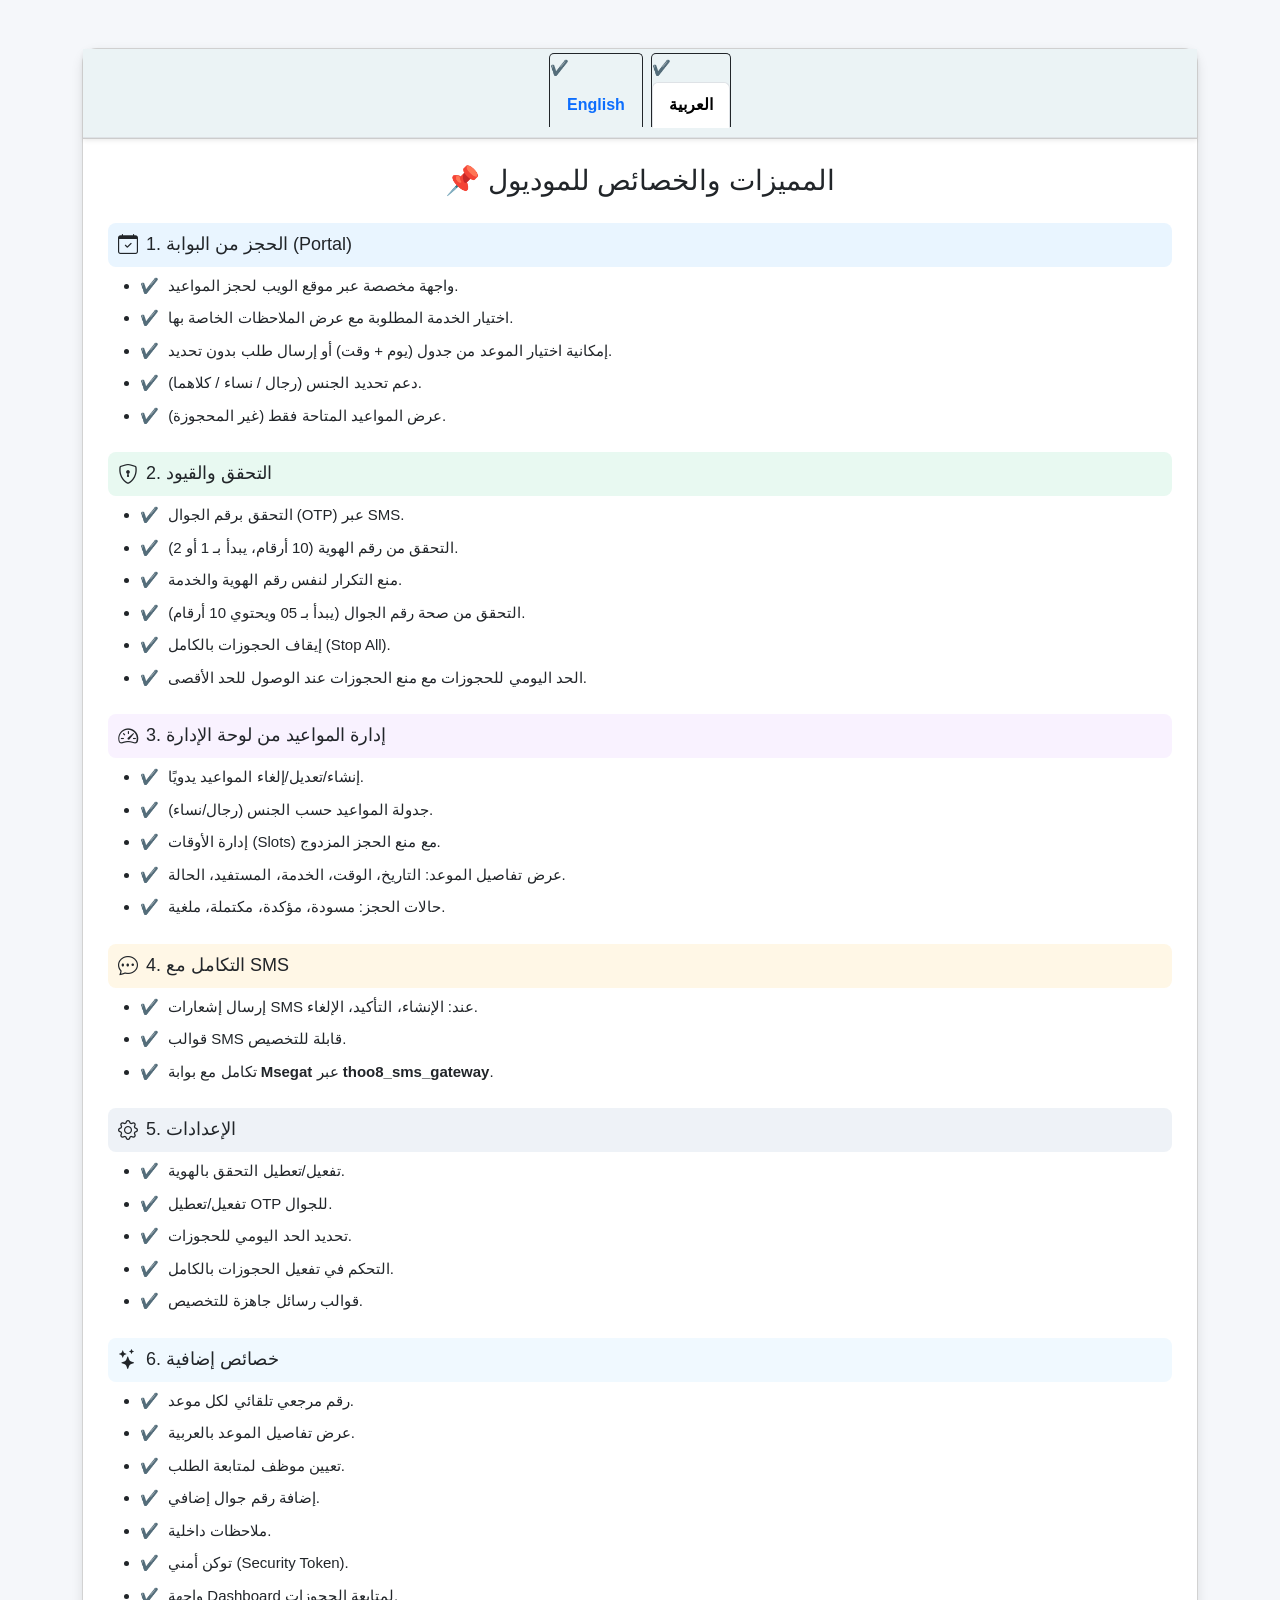
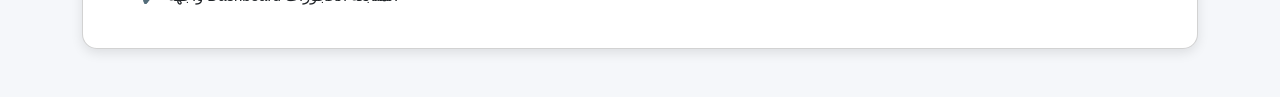
==== thoo8_appointment/static/description/index.html @ e2c682c3 "Update thoo8_appointment module: add new features and fixes" ====
<!DOCTYPE html>
<html lang="ar">
<head>
    <meta charset="UTF-8">
    <meta name="viewport" content="width=device-width, initial-scale=1.0">
    <title>Appointment Booking Module</title>
    <!-- Bootstrap 5 -->
    <link href="https://cdn.jsdelivr.net/npm/bootstrap@5.3.3/dist/css/bootstrap.min.css" rel="stylesheet">
    <!-- Bootstrap Icons -->
    <link href="https://cdn.jsdelivr.net/npm/bootstrap-icons/font/bootstrap-icons.css" rel="stylesheet">
    <style>
        body {
            font-family: "Tajawal", Arial, sans-serif;
            background-color: #f5f7fa;
            color: #333;
        }
        .card {
            border-radius: 15px;
            box-shadow: 0px 4px 12px rgba(0,0,0,0.1);
        }
        .card-header {
            border-radius: 15px 15px 0 0;
        }
        .nav-tabs .nav-link {
            font-weight: 600;
            font-size: 16px;
        }
        .tab-content {
            padding: 25px;
        }
        h5 {
            margin-top: 25px;
            padding: 10px;
            border-radius: 8px;
            font-size: 18px;
            display: flex;
            align-items: center;
            gap: 8px;
        }
        h5 i {
            font-size: 20px;
        }
        .section-booking { background-color: #e9f5ff; }
        .section-verification { background-color: #e8f9f1; }
        .section-backend { background-color: #f9f2ff; }
        .section-sms { background-color: #fff7e6; }
        .section-config { background-color: #eef2f7; }
        .section-extra { background-color: #f0f9ff; }

        ul li {
            margin-bottom: 10px;
            font-size: 15px;
        }
        ul li::before {
            content: "✔️ ";
            margin-right: 5px;
        }
    </style>
</head>
<body>

<div class="container my-5">
    <section class="oe_spaced mw-100 card tajawal-regular">
        <div class="card-header shadow-sm p-0" style="font-weight:600; font-size:18px; line-height:28px; color:#333333">
            <ul class="nav nav-tabs justify-content-center pt-1" role="tablist" style="background-color:#EBF3F5">
                <!-- English Tab -->
                <li class="nav-item border border-bottom-0 border-dark me-2"
                    style="background-color:#EBF3F5; color:#333333; border-radius:5px 5px 0px 0px" role="presentation">
                    <button class="nav-link" id="english-tab" data-bs-toggle="tab" data-bs-target="#english" type="button" role="tab" aria-controls="english" aria-selected="true">
                        English
                    </button>
                </li>
                <!-- Arabic Tab -->
                <li class="nav-item border border-bottom-0 border-dark"
                    style="background-color:#EBF3F5; color:#333333; border-radius:5px 5px 0px 0px" role="presentation">
                    <button class="nav-link active" id="arabic-tab" data-bs-toggle="tab" data-bs-target="#arabic" type="button" role="tab" aria-controls="arabic" aria-selected="false">
                        العربية
                    </button>
                </li>
            </ul>
        </div>

        <div class="tab-content">
            <!-- Arabic Content -->
            <div class="tab-pane fade show active" id="arabic" role="tabpanel" aria-labelledby="arabic-tab">
                <h3 class="mb-3 text-center">📌 المميزات والخصائص للموديول</h3>

                <h5 class="section-booking"><i class="bi bi-calendar-check"></i> 1. الحجز من البوابة (Portal)</h5>
                <ul>
                    <li>واجهة مخصصة عبر موقع الويب لحجز المواعيد.</li>
                    <li>اختيار الخدمة المطلوبة مع عرض الملاحظات الخاصة بها.</li>
                    <li>إمكانية اختيار الموعد من جدول (يوم + وقت) أو إرسال طلب بدون تحديد.</li>
                    <li>دعم تحديد الجنس (رجال / نساء / كلاهما).</li>
                    <li>عرض المواعيد المتاحة فقط (غير المحجوزة).</li>
                </ul>

                <h5 class="section-verification"><i class="bi bi-shield-lock"></i> 2. التحقق والقيود</h5>
                <ul>
                    <li>التحقق برقم الجوال (OTP) عبر SMS.</li>
                    <li>التحقق من رقم الهوية (10 أرقام، يبدأ بـ 1 أو 2).</li>
                    <li>منع التكرار لنفس رقم الهوية والخدمة.</li>
                    <li>التحقق من صحة رقم الجوال (يبدأ بـ 05 ويحتوي 10 أرقام).</li>
                    <li>إيقاف الحجوزات بالكامل (Stop All).</li>
                    <li>الحد اليومي للحجوزات مع منع الحجوزات عند الوصول للحد الأقصى.</li>
                </ul>

                <h5 class="section-backend"><i class="bi bi-speedometer2"></i> 3. إدارة المواعيد من لوحة الإدارة</h5>
                <ul>
                    <li>إنشاء/تعديل/إلغاء المواعيد يدويًا.</li>
                    <li>جدولة المواعيد حسب الجنس (رجال/نساء).</li>
                    <li>إدارة الأوقات (Slots) مع منع الحجز المزدوج.</li>
                    <li>عرض تفاصيل الموعد: التاريخ، الوقت، الخدمة، المستفيد، الحالة.</li>
                    <li>حالات الحجز: مسودة، مؤكدة، مكتملة، ملغية.</li>
                </ul>

                <h5 class="section-sms"><i class="bi bi-chat-dots"></i> 4. التكامل مع SMS</h5>
                <ul>
                    <li>إرسال إشعارات SMS عند: الإنشاء، التأكيد، الإلغاء.</li>
                    <li>قوالب SMS قابلة للتخصيص.</li>
                    <li>تكامل مع بوابة <strong>Msegat</strong> عبر <strong>thoo8_sms_gateway</strong>.</li>
                </ul>

                <h5 class="section-config"><i class="bi bi-gear"></i> 5. الإعدادات</h5>
                <ul>
                    <li>تفعيل/تعطيل التحقق بالهوية.</li>
                    <li>تفعيل/تعطيل OTP للجوال.</li>
                    <li>تحديد الحد اليومي للحجوزات.</li>
                    <li>التحكم في تفعيل الحجوزات بالكامل.</li>
                    <li>قوالب رسائل جاهزة للتخصيص.</li>
                </ul>

                <h5 class="section-extra"><i class="bi bi-stars"></i> 6. خصائص إضافية</h5>
                <ul>
                    <li>رقم مرجعي تلقائي لكل موعد.</li>
                    <li>عرض تفاصيل الموعد بالعربية.</li>
                    <li>تعيين موظف لمتابعة الطلب.</li>
                    <li>إضافة رقم جوال إضافي.</li>
                    <li>ملاحظات داخلية.</li>
                    <li>توكن أمني (Security Token).</li>
                    <li>واجهة Dashboard لمتابعة الحجوزات.</li>
                </ul>
            </div>

            <!-- English Content -->
            <div class="tab-pane fade" id="english" role="tabpanel" aria-labelledby="english-tab">
                <h3 class="mb-3 text-center">📌 Module Features</h3>

                <h5 class="section-booking"><i class="bi bi-calendar-check"></i> 1. Portal Booking</h5>
                <ul>
                    <li>Dedicated web portal for appointment booking.</li>
                    <li>Service selection with dynamic notes display.</li>
                    <li>Choose from schedule (day + time) or request without selection.</li>
                    <li>Support for gender-based services (Male / Female / Both).</li>
                    <li>Only available slots are shown.</li>
                </ul>

                <h5 class="section-verification"><i class="bi bi-shield-lock"></i> 2. Verification & Restrictions</h5>
                <ul>
                    <li>Mobile verification (OTP) via SMS.</li>
                    <li>National ID verification (10 digits starting with 1 or 2).</li>
                    <li>Duplicate prevention for same ID and service.</li>
                    <li>Validates mobile format (starts with 05, 10 digits).</li>
                    <li>Stop All: disable bookings globally.</li>
                    <li>Daily booking limit with prevention after max is reached.</li>
                </ul>

                <h5 class="section-backend"><i class="bi bi-speedometer2"></i> 3. Backend Management</h5>
                <ul>
                    <li>Create, edit, or cancel appointments manually.</li>
                    <li>Gender-based scheduling (Male / Female tables).</li>
                    <li>Slot management with prevention of double booking.</li>
                    <li>Appointment details: date, time, service, beneficiary, status.</li>
                    <li>Status options: Draft, Confirmed, Completed, Canceled.</li>
                </ul>

                <h5 class="section-sms"><i class="bi bi-chat-dots"></i> 4. SMS Integration</h5>
                <ul>
                    <li>SMS notifications for: creation, confirmation, cancellation.</li>
                    <li>Customizable SMS templates.</li>
                    <li>Integration with <strong>Msegat</strong> via <strong>thoo8_sms_gateway</strong>.</li>
                </ul>

                <h5 class="section-config"><i class="bi bi-gear"></i> 5. Configuration</h5>
                <ul>
                    <li>Enable/Disable National ID check.</li>
                    <li>Enable/Disable OTP verification.</li>
                    <li>Set daily booking limits.</li>
                    <li>Global control to stop bookings.</li>
                    <li>Predefined customizable SMS templates.</li>
                </ul>

                <h5 class="section-extra"><i class="bi bi-stars"></i> 6. Extra Features</h5>
                <ul>
                    <li>Auto reference number via Sequence.</li>
                    <li>Localized date & time in Arabic format.</li>
                    <li>Assign staff (Assigned To) for follow-up.</li>
                    <li>Support for an extra mobile number.</li>
                    <li>Internal notes.</li>
                    <li>Security Token validation.</li>
                    <li>Dashboard for monitoring appointments.</li>
                </ul>
            </div>
        </div>
    </section>
</div>

<!-- Bootstrap Bundle -->
<script src="https://cdn.jsdelivr.net/npm/bootstrap@5.3.3/dist/js/bootstrap.bundle.min.js"></script>
</body>
</html>
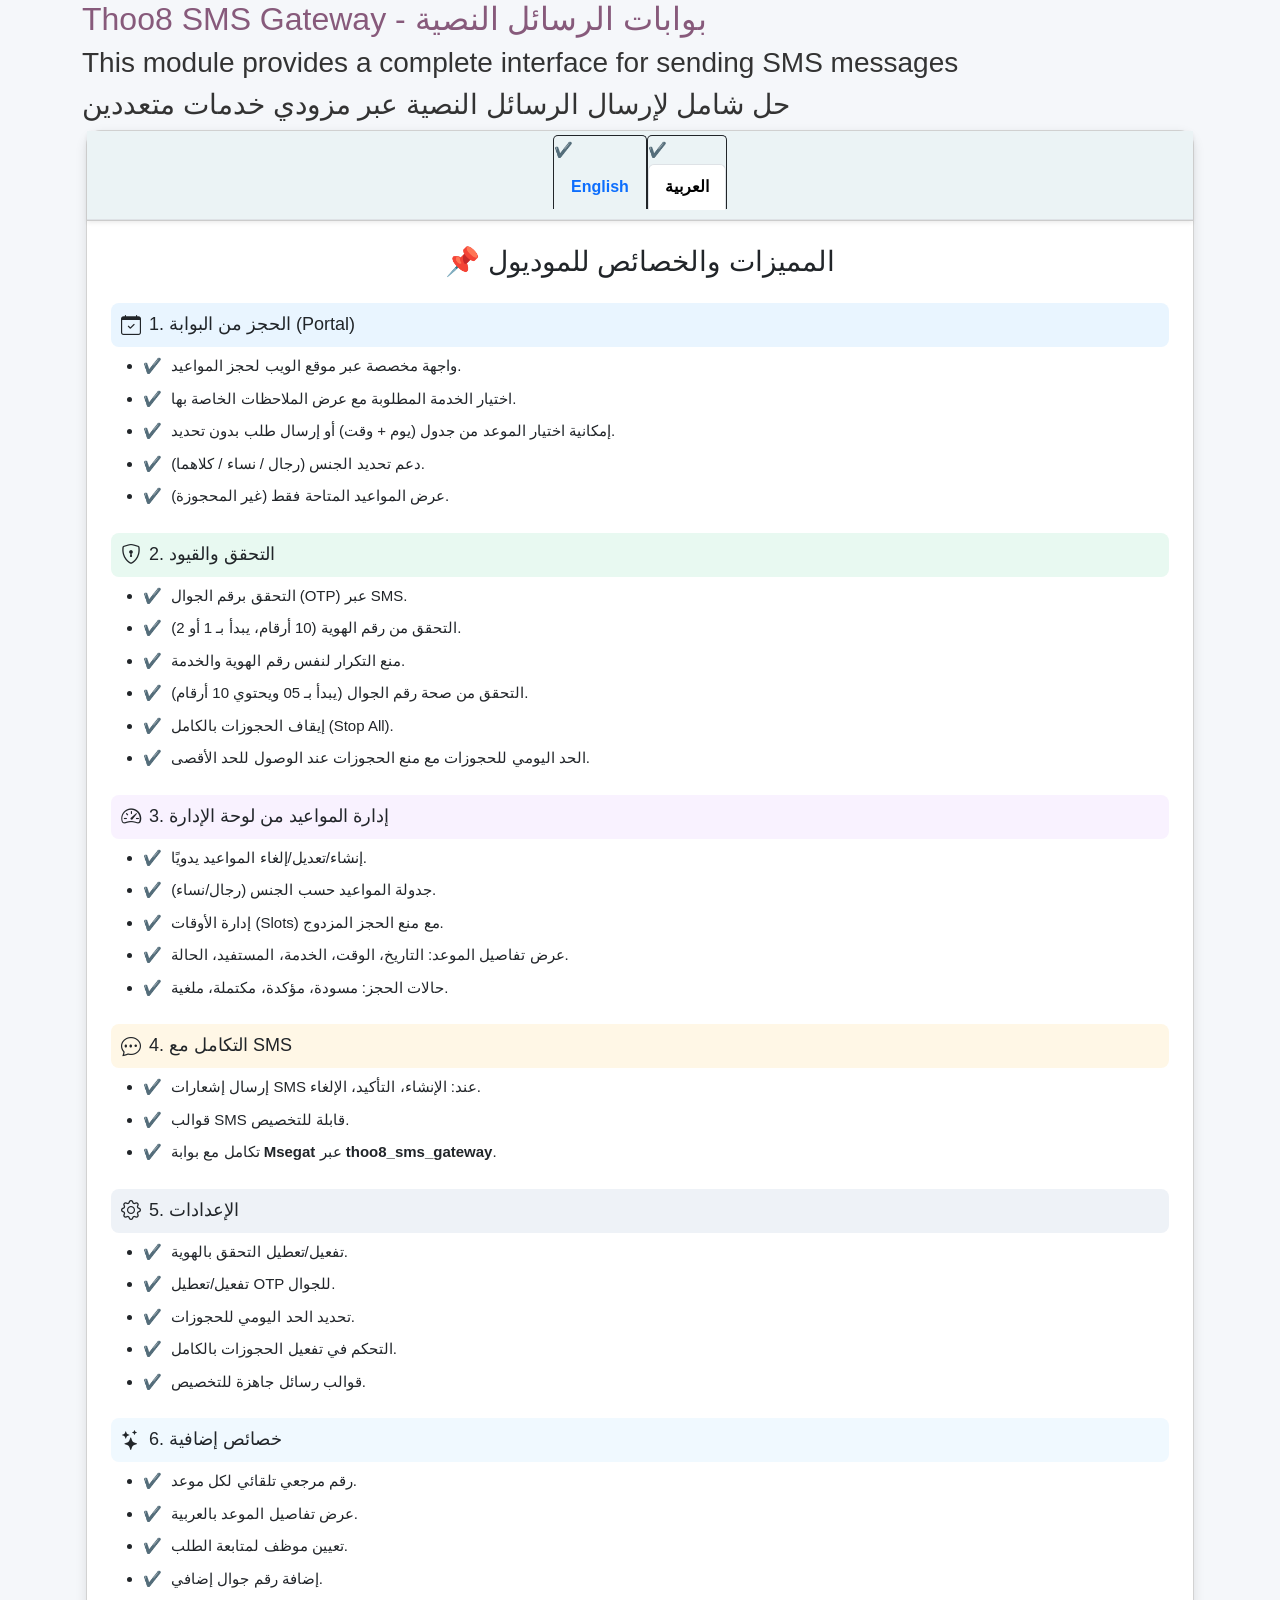
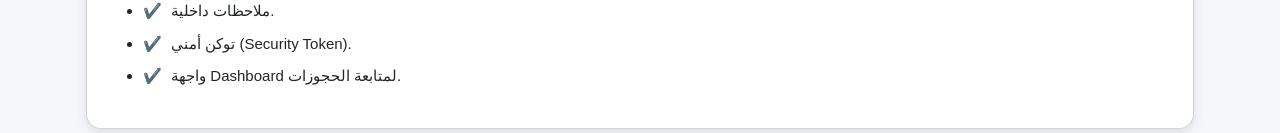
==== commit 2eee6c6c: "[IMP] update index.html" ====
--- a/thoo8_appointment/static/description/index.html
+++ b/thoo8_appointment/static/description/index.html
@@ -57,152 +57,166 @@
         }
     </style>
 </head>
-<body>
-
-<div class="container my-5">
-    <section class="oe_spaced mw-100 card tajawal-regular">
-        <div class="card-header shadow-sm p-0" style="font-weight:600; font-size:18px; line-height:28px; color:#333333">
-            <ul class="nav nav-tabs justify-content-center pt-1" role="tablist" style="background-color:#EBF3F5">
-                <!-- English Tab -->
-                <li class="nav-item border border-bottom-0 border-dark me-2"
-                    style="background-color:#EBF3F5; color:#333333; border-radius:5px 5px 0px 0px" role="presentation">
-                    <button class="nav-link" id="english-tab" data-bs-toggle="tab" data-bs-target="#english" type="button" role="tab" aria-controls="english" aria-selected="true">
-                        English
-                    </button>
-                </li>
-                <!-- Arabic Tab -->
-                <li class="nav-item border border-bottom-0 border-dark"
-                    style="background-color:#EBF3F5; color:#333333; border-radius:5px 5px 0px 0px" role="presentation">
-                    <button class="nav-link active" id="arabic-tab" data-bs-toggle="tab" data-bs-target="#arabic" type="button" role="tab" aria-controls="arabic" aria-selected="false">
-                        العربية
-                    </button>
-                </li>
-            </ul>
-        </div>
-
-        <div class="tab-content">
-            <!-- Arabic Content -->
-            <div class="tab-pane fade show active" id="arabic" role="tabpanel" aria-labelledby="arabic-tab">
-                <h3 class="mb-3 text-center">📌 المميزات والخصائص للموديول</h3>
-
-                <h5 class="section-booking"><i class="bi bi-calendar-check"></i> 1. الحجز من البوابة (Portal)</h5>
-                <ul>
-                    <li>واجهة مخصصة عبر موقع الويب لحجز المواعيد.</li>
-                    <li>اختيار الخدمة المطلوبة مع عرض الملاحظات الخاصة بها.</li>
-                    <li>إمكانية اختيار الموعد من جدول (يوم + وقت) أو إرسال طلب بدون تحديد.</li>
-                    <li>دعم تحديد الجنس (رجال / نساء / كلاهما).</li>
-                    <li>عرض المواعيد المتاحة فقط (غير المحجوزة).</li>
-                </ul>
-
-                <h5 class="section-verification"><i class="bi bi-shield-lock"></i> 2. التحقق والقيود</h5>
-                <ul>
-                    <li>التحقق برقم الجوال (OTP) عبر SMS.</li>
-                    <li>التحقق من رقم الهوية (10 أرقام، يبدأ بـ 1 أو 2).</li>
-                    <li>منع التكرار لنفس رقم الهوية والخدمة.</li>
-                    <li>التحقق من صحة رقم الجوال (يبدأ بـ 05 ويحتوي 10 أرقام).</li>
-                    <li>إيقاف الحجوزات بالكامل (Stop All).</li>
-                    <li>الحد اليومي للحجوزات مع منع الحجوزات عند الوصول للحد الأقصى.</li>
-                </ul>
-
-                <h5 class="section-backend"><i class="bi bi-speedometer2"></i> 3. إدارة المواعيد من لوحة الإدارة</h5>
-                <ul>
-                    <li>إنشاء/تعديل/إلغاء المواعيد يدويًا.</li>
-                    <li>جدولة المواعيد حسب الجنس (رجال/نساء).</li>
-                    <li>إدارة الأوقات (Slots) مع منع الحجز المزدوج.</li>
-                    <li>عرض تفاصيل الموعد: التاريخ، الوقت، الخدمة، المستفيد، الحالة.</li>
-                    <li>حالات الحجز: مسودة، مؤكدة، مكتملة، ملغية.</li>
-                </ul>
-
-                <h5 class="section-sms"><i class="bi bi-chat-dots"></i> 4. التكامل مع SMS</h5>
-                <ul>
-                    <li>إرسال إشعارات SMS عند: الإنشاء، التأكيد، الإلغاء.</li>
-                    <li>قوالب SMS قابلة للتخصيص.</li>
-                    <li>تكامل مع بوابة <strong>Msegat</strong> عبر <strong>thoo8_sms_gateway</strong>.</li>
-                </ul>
-
-                <h5 class="section-config"><i class="bi bi-gear"></i> 5. الإعدادات</h5>
-                <ul>
-                    <li>تفعيل/تعطيل التحقق بالهوية.</li>
-                    <li>تفعيل/تعطيل OTP للجوال.</li>
-                    <li>تحديد الحد اليومي للحجوزات.</li>
-                    <li>التحكم في تفعيل الحجوزات بالكامل.</li>
-                    <li>قوالب رسائل جاهزة للتخصيص.</li>
-                </ul>
-
-                <h5 class="section-extra"><i class="bi bi-stars"></i> 6. خصائص إضافية</h5>
-                <ul>
-                    <li>رقم مرجعي تلقائي لكل موعد.</li>
-                    <li>عرض تفاصيل الموعد بالعربية.</li>
-                    <li>تعيين موظف لمتابعة الطلب.</li>
-                    <li>إضافة رقم جوال إضافي.</li>
-                    <li>ملاحظات داخلية.</li>
-                    <li>توكن أمني (Security Token).</li>
-                    <li>واجهة Dashboard لمتابعة الحجوزات.</li>
+<body style="font-family: 'Tajawal', sans-serif;font-weight: 400;font-style: normal;">
+
+    <div class="container oe_styling_v8 tajawal-regular">
+
+        <section class="oe_container tajawal-regular" style="font-family: 'Tajawal', sans-serif;font-weight: 400;font-style: normal;">
+            <div class="oe_row oe_spaced">
+                <h2 class="oe_slogan" style="color:#875A7B;">Thoo8 SMS Gateway - بوابات الرسائل النصية</h2>
+                <h3 class="oe_slogan">This module provides a complete interface for sending SMS messages</h3>
+                <h3 class="oe_slogan">حل شامل لإرسال الرسائل النصية عبر مزودي خدمات متعددين</h3>
+            </div>
+        </section>
+
+        <section class="oe_spaced mw-100 card m-1 tajawal-regular" style="margin-top:20px; margin-bottom:20px">
+            <div class="card-header shadow-sm p-0" style="font-weight:600; font-size:18px; line-height:28px; color:#333333">
+                <ul class="nav nav-tabs justify-content-center pt-1" role="tablist" style="background-color:#EBF3F5">
+                    <!-- زر النسخة الإنجليزية -->
+                    <li class="nav-item border border-bottom-0 border-dark mr-2"
+                        style="background-color:#EBF3F5; color:#333333; border-radius:5px 5px 0px 0px" role="presentation">
+                        <span href="#english" class="nav-link" role="tab" aria-selected="true" data-bs-toggle="tab">
+                            English
+                        </span>
+                    </li>
+                    <!-- زر النسخة العربية -->
+                    <li class="nav-item mr-1 border border-bottom-0 border-dark"
+                        style="background-color:#EBF3F5; color:#333333; border-radius:5px 5px 0px 0px" role="presentation">
+                        <span href="#arabic" class="nav-link active" role="tab" aria-selected="false" data-bs-toggle="tab" tabindex="-1">
+                            العربية
+                        </span>
+                    </li>
                 </ul>
             </div>
 
-            <!-- English Content -->
-            <div class="tab-pane fade" id="english" role="tabpanel" aria-labelledby="english-tab">
-                <h3 class="mb-3 text-center">📌 Module Features</h3>
-
-                <h5 class="section-booking"><i class="bi bi-calendar-check"></i> 1. Portal Booking</h5>
-                <ul>
-                    <li>Dedicated web portal for appointment booking.</li>
-                    <li>Service selection with dynamic notes display.</li>
-                    <li>Choose from schedule (day + time) or request without selection.</li>
-                    <li>Support for gender-based services (Male / Female / Both).</li>
-                    <li>Only available slots are shown.</li>
-                </ul>
-
-                <h5 class="section-verification"><i class="bi bi-shield-lock"></i> 2. Verification & Restrictions</h5>
-                <ul>
-                    <li>Mobile verification (OTP) via SMS.</li>
-                    <li>National ID verification (10 digits starting with 1 or 2).</li>
-                    <li>Duplicate prevention for same ID and service.</li>
-                    <li>Validates mobile format (starts with 05, 10 digits).</li>
-                    <li>Stop All: disable bookings globally.</li>
-                    <li>Daily booking limit with prevention after max is reached.</li>
-                </ul>
-
-                <h5 class="section-backend"><i class="bi bi-speedometer2"></i> 3. Backend Management</h5>
-                <ul>
-                    <li>Create, edit, or cancel appointments manually.</li>
-                    <li>Gender-based scheduling (Male / Female tables).</li>
-                    <li>Slot management with prevention of double booking.</li>
-                    <li>Appointment details: date, time, service, beneficiary, status.</li>
-                    <li>Status options: Draft, Confirmed, Completed, Canceled.</li>
-                </ul>
-
-                <h5 class="section-sms"><i class="bi bi-chat-dots"></i> 4. SMS Integration</h5>
-                <ul>
-                    <li>SMS notifications for: creation, confirmation, cancellation.</li>
-                    <li>Customizable SMS templates.</li>
-                    <li>Integration with <strong>Msegat</strong> via <strong>thoo8_sms_gateway</strong>.</li>
-                </ul>
-
-                <h5 class="section-config"><i class="bi bi-gear"></i> 5. Configuration</h5>
-                <ul>
-                    <li>Enable/Disable National ID check.</li>
-                    <li>Enable/Disable OTP verification.</li>
-                    <li>Set daily booking limits.</li>
-                    <li>Global control to stop bookings.</li>
-                    <li>Predefined customizable SMS templates.</li>
-                </ul>
-
-                <h5 class="section-extra"><i class="bi bi-stars"></i> 6. Extra Features</h5>
-                <ul>
-                    <li>Auto reference number via Sequence.</li>
-                    <li>Localized date & time in Arabic format.</li>
-                    <li>Assign staff (Assigned To) for follow-up.</li>
-                    <li>Support for an extra mobile number.</li>
-                    <li>Internal notes.</li>
-                    <li>Security Token validation.</li>
-                    <li>Dashboard for monitoring appointments.</li>
-                </ul>
+            <div class="card-body tab-content p-0" style="font-weight:400">
+                <!-- Arabic Content -->
+                <div class="tab-pane fade show active" id="arabic" role="tabpanel" aria-labelledby="arabic-tab">
+                    <section class="p-4">
+                        <h3 class="mb-3 text-center">📌 المميزات والخصائص للموديول</h3>
+
+                        <h5 class="section-booking"><i class="bi bi-calendar-check"></i> 1. الحجز من البوابة (Portal)</h5>
+                        <ul>
+                            <li>واجهة مخصصة عبر موقع الويب لحجز المواعيد.</li>
+                            <li>اختيار الخدمة المطلوبة مع عرض الملاحظات الخاصة بها.</li>
+                            <li>إمكانية اختيار الموعد من جدول (يوم + وقت) أو إرسال طلب بدون تحديد.</li>
+                            <li>دعم تحديد الجنس (رجال / نساء / كلاهما).</li>
+                            <li>عرض المواعيد المتاحة فقط (غير المحجوزة).</li>
+                        </ul>
+
+                        <h5 class="section-verification"><i class="bi bi-shield-lock"></i> 2. التحقق والقيود</h5>
+                        <ul>
+                            <li>التحقق برقم الجوال (OTP) عبر SMS.</li>
+                            <li>التحقق من رقم الهوية (10 أرقام، يبدأ بـ 1 أو 2).</li>
+                            <li>منع التكرار لنفس رقم الهوية والخدمة.</li>
+                            <li>التحقق من صحة رقم الجوال (يبدأ بـ 05 ويحتوي 10 أرقام).</li>
+                            <li>إيقاف الحجوزات بالكامل (Stop All).</li>
+                            <li>الحد اليومي للحجوزات مع منع الحجوزات عند الوصول للحد الأقصى.</li>
+                        </ul>
+
+                        <h5 class="section-backend"><i class="bi bi-speedometer2"></i> 3. إدارة المواعيد من لوحة الإدارة</h5>
+                        <ul>
+                            <li>إنشاء/تعديل/إلغاء المواعيد يدويًا.</li>
+                            <li>جدولة المواعيد حسب الجنس (رجال/نساء).</li>
+                            <li>إدارة الأوقات (Slots) مع منع الحجز المزدوج.</li>
+                            <li>عرض تفاصيل الموعد: التاريخ، الوقت، الخدمة، المستفيد، الحالة.</li>
+                            <li>حالات الحجز: مسودة، مؤكدة، مكتملة، ملغية.</li>
+                        </ul>
+
+                        <h5 class="section-sms"><i class="bi bi-chat-dots"></i> 4. التكامل مع SMS</h5>
+                        <ul>
+                            <li>إرسال إشعارات SMS عند: الإنشاء، التأكيد، الإلغاء.</li>
+                            <li>قوالب SMS قابلة للتخصيص.</li>
+                            <li>تكامل مع بوابة <strong>Msegat</strong> عبر <strong>thoo8_sms_gateway</strong>.</li>
+                        </ul>
+
+                        <h5 class="section-config"><i class="bi bi-gear"></i> 5. الإعدادات</h5>
+                        <ul>
+                            <li>تفعيل/تعطيل التحقق بالهوية.</li>
+                            <li>تفعيل/تعطيل OTP للجوال.</li>
+                            <li>تحديد الحد اليومي للحجوزات.</li>
+                            <li>التحكم في تفعيل الحجوزات بالكامل.</li>
+                            <li>قوالب رسائل جاهزة للتخصيص.</li>
+                        </ul>
+
+                        <h5 class="section-extra"><i class="bi bi-stars"></i> 6. خصائص إضافية</h5>
+                        <ul>
+                            <li>رقم مرجعي تلقائي لكل موعد.</li>
+                            <li>عرض تفاصيل الموعد بالعربية.</li>
+                            <li>تعيين موظف لمتابعة الطلب.</li>
+                            <li>إضافة رقم جوال إضافي.</li>
+                            <li>ملاحظات داخلية.</li>
+                            <li>توكن أمني (Security Token).</li>
+                            <li>واجهة Dashboard لمتابعة الحجوزات.</li>
+                        </ul>
+                    </section>
+                </div>
+
+                <!-- المحتوى الإنجليزي -->
+                <div class="tab-pane fade" id="english" role="tabpanel" aria-labelledby="english-tab">
+                    <section class="p-4">
+
+                        <h3 class="mb-3 text-center">📌 Module Features</h3>
+
+                        <h5 class="section-booking"><i class="bi bi-calendar-check"></i> 1. Portal Booking</h5>
+                        <ul>
+                            <li>Dedicated web portal for appointment booking.</li>
+                            <li>Service selection with dynamic notes display.</li>
+                            <li>Choose from schedule (day + time) or request without selection.</li>
+                            <li>Support for gender-based services (Male / Female / Both).</li>
+                            <li>Only available slots are shown.</li>
+                        </ul>
+
+                        <h5 class="section-verification"><i class="bi bi-shield-lock"></i> 2. Verification & Restrictions</h5>
+                        <ul>
+                            <li>Mobile verification (OTP) via SMS.</li>
+                            <li>National ID verification (10 digits starting with 1 or 2).</li>
+                            <li>Duplicate prevention for same ID and service.</li>
+                            <li>Validates mobile format (starts with 05, 10 digits).</li>
+                            <li>Stop All: disable bookings globally.</li>
+                            <li>Daily booking limit with prevention after max is reached.</li>
+                        </ul>
+
+                        <h5 class="section-backend"><i class="bi bi-speedometer2"></i> 3. Backend Management</h5>
+                        <ul>
+                            <li>Create, edit, or cancel appointments manually.</li>
+                            <li>Gender-based scheduling (Male / Female tables).</li>
+                            <li>Slot management with prevention of double booking.</li>
+                            <li>Appointment details: date, time, service, beneficiary, status.</li>
+                            <li>Status options: Draft, Confirmed, Completed, Canceled.</li>
+                        </ul>
+
+                        <h5 class="section-sms"><i class="bi bi-chat-dots"></i> 4. SMS Integration</h5>
+                        <ul>
+                            <li>SMS notifications for: creation, confirmation, cancellation.</li>
+                            <li>Customizable SMS templates.</li>
+                            <li>Integration with <strong>Msegat</strong> via <strong>thoo8_sms_gateway</strong>.</li>
+                        </ul>
+
+                        <h5 class="section-config"><i class="bi bi-gear"></i> 5. Configuration</h5>
+                        <ul>
+                            <li>Enable/Disable National ID check.</li>
+                            <li>Enable/Disable OTP verification.</li>
+                            <li>Set daily booking limits.</li>
+                            <li>Global control to stop bookings.</li>
+                            <li>Predefined customizable SMS templates.</li>
+                        </ul>
+
+                        <h5 class="section-extra"><i class="bi bi-stars"></i> 6. Extra Features</h5>
+                        <ul>
+                            <li>Auto reference number via Sequence.</li>
+                            <li>Localized date & time in Arabic format.</li>
+                            <li>Assign staff (Assigned To) for follow-up.</li>
+                            <li>Support for an extra mobile number.</li>
+                            <li>Internal notes.</li>
+                            <li>Security Token validation.</li>
+                            <li>Dashboard for monitoring appointments.</li>
+                        </ul>
+                    </section>
+                </div>
             </div>
-        </div>
-    </section>
-</div>
+        </section>
+    </div>
 
 <!-- Bootstrap Bundle -->
 <script src="https://cdn.jsdelivr.net/npm/bootstrap@5.3.3/dist/js/bootstrap.bundle.min.js"></script>
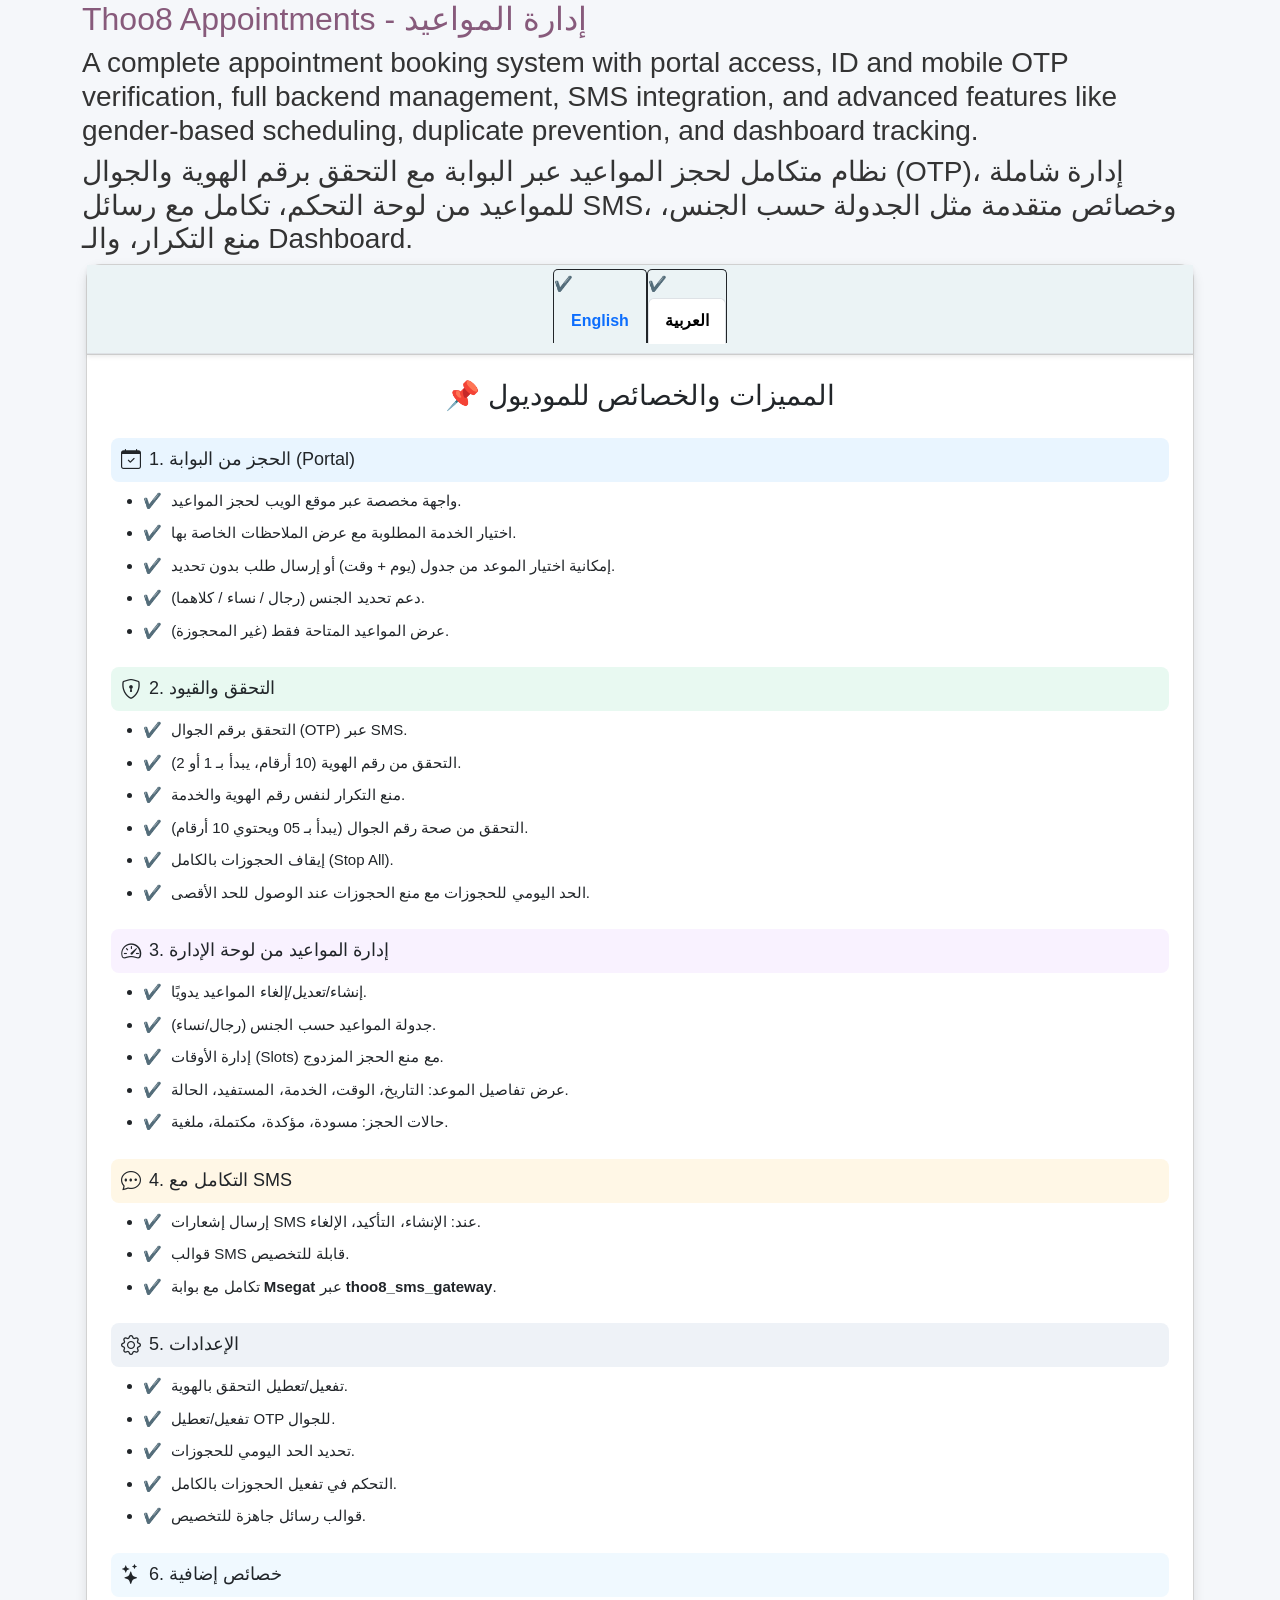
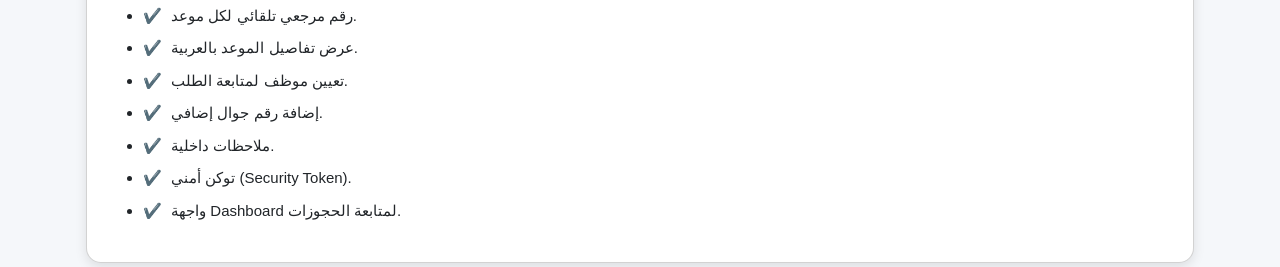
==== commit afc17329: "[IMP] update index.html" ====
--- a/thoo8_appointment/static/description/index.html
+++ b/thoo8_appointment/static/description/index.html
@@ -63,9 +63,13 @@
 
         <section class="oe_container tajawal-regular" style="font-family: 'Tajawal', sans-serif;font-weight: 400;font-style: normal;">
             <div class="oe_row oe_spaced">
-                <h2 class="oe_slogan" style="color:#875A7B;">Thoo8 SMS Gateway - بوابات الرسائل النصية</h2>
-                <h3 class="oe_slogan">This module provides a complete interface for sending SMS messages</h3>
-                <h3 class="oe_slogan">حل شامل لإرسال الرسائل النصية عبر مزودي خدمات متعددين</h3>
+                <h2 class="oe_slogan" style="color:#875A7B;">Thoo8 Appointments - إدارة المواعيد</h2>
+                <h3 class="oe_slogan">
+                    A complete appointment booking system with portal access, ID and mobile OTP verification, full backend management, SMS integration, and advanced features like gender-based scheduling, duplicate prevention, and dashboard tracking.
+                </h3>
+                <h3 class="oe_slogan">
+                    نظام متكامل لحجز المواعيد عبر البوابة مع التحقق برقم الهوية والجوال (OTP)، إدارة شاملة للمواعيد من لوحة التحكم، تكامل مع رسائل SMS، وخصائص متقدمة مثل الجدولة حسب الجنس، منع التكرار، والـ Dashboard.
+                </h3>
             </div>
         </section>
 
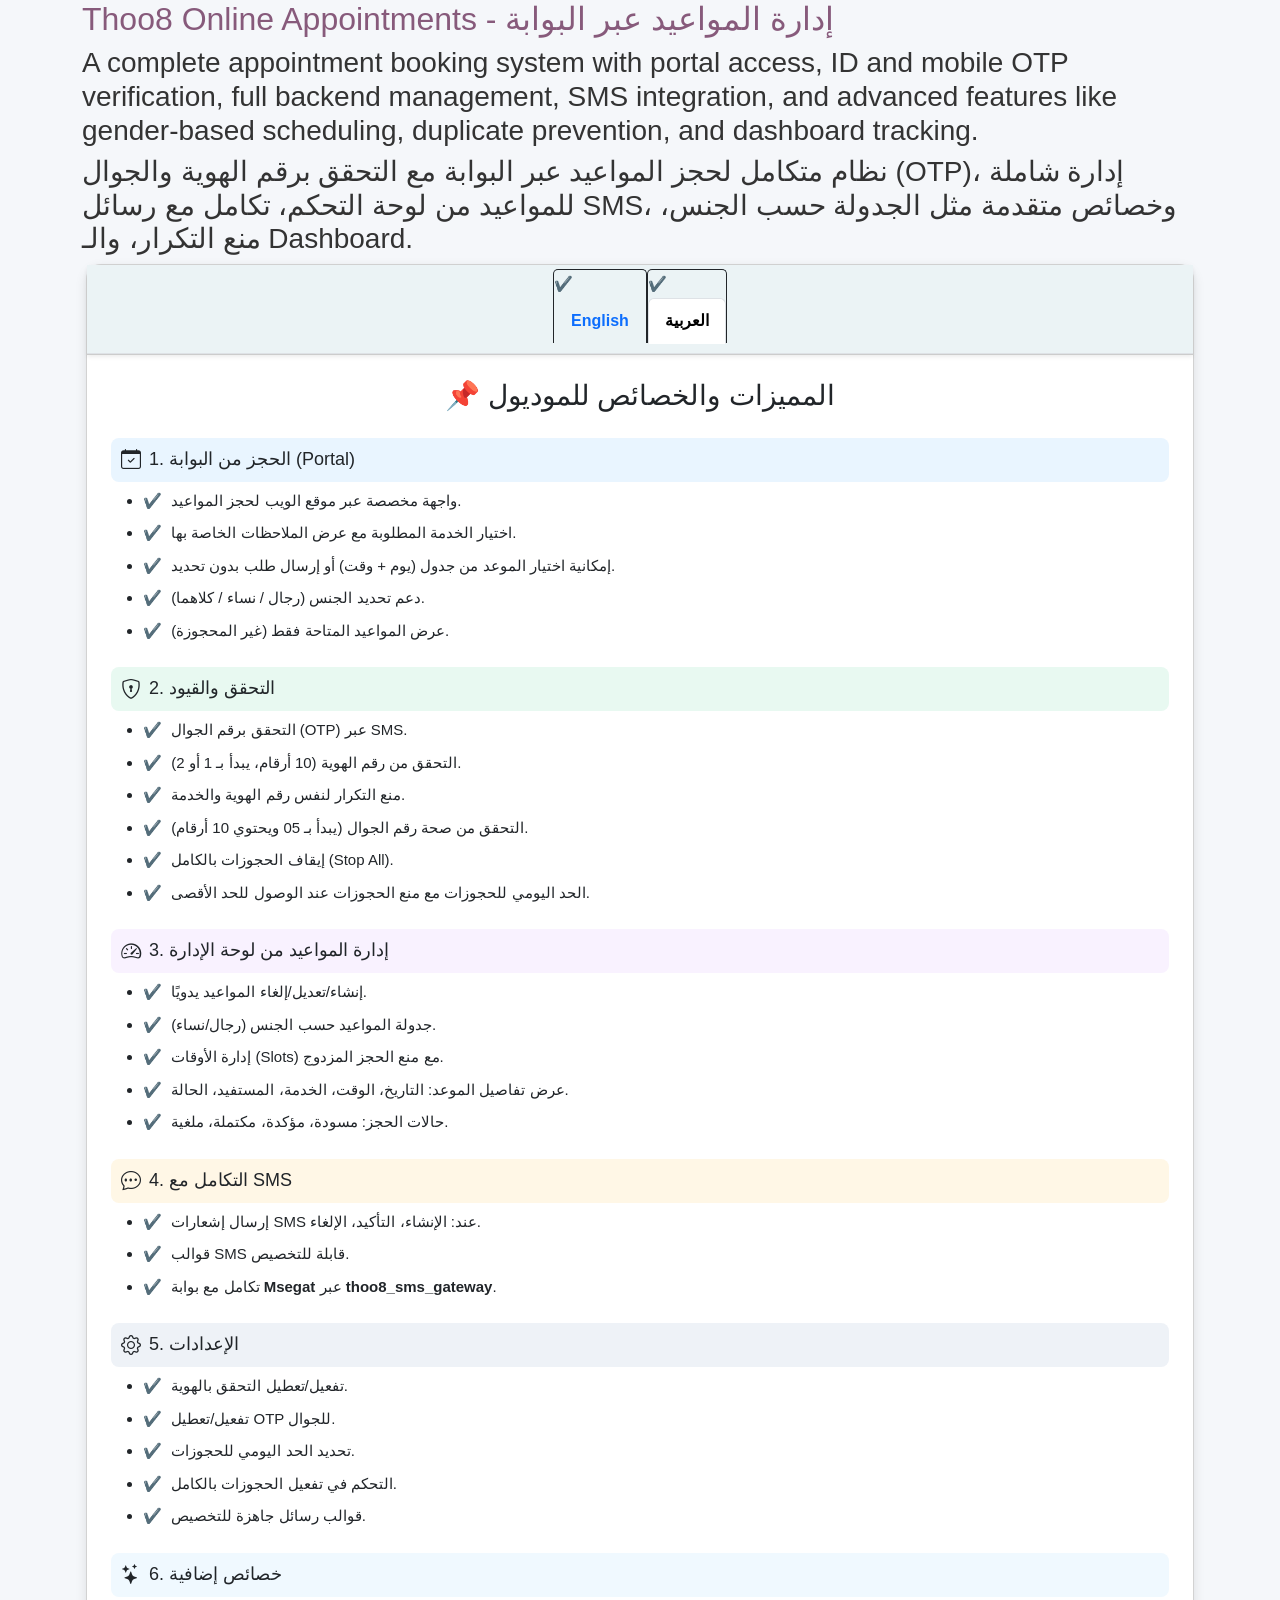
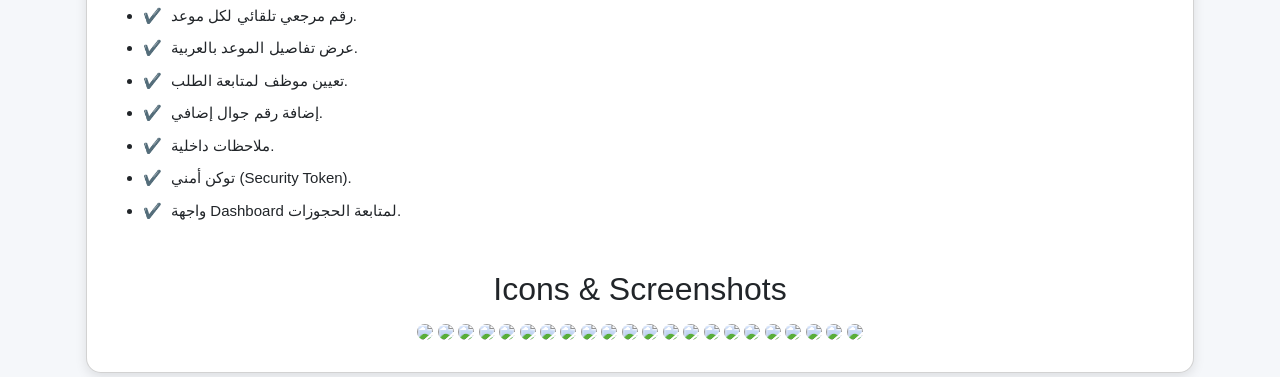
==== commit b1807f32: "Update: latest changes to thoo8_appointment module" ====
--- a/thoo8_appointment/static/description/index.html
+++ b/thoo8_appointment/static/description/index.html
@@ -63,7 +63,7 @@
 
         <section class="oe_container tajawal-regular" style="font-family: 'Tajawal', sans-serif;font-weight: 400;font-style: normal;">
             <div class="oe_row oe_spaced">
-                <h2 class="oe_slogan" style="color:#875A7B;">Thoo8 Appointments - إدارة المواعيد</h2>
+                <h2 class="oe_slogan" style="color:#875A7B;">Thoo8 Online Appointments -  إدارة المواعيد عبر البوابة</h2>
                 <h3 class="oe_slogan">
                     A complete appointment booking system with portal access, ID and mobile OTP verification, full backend management, SMS integration, and advanced features like gender-based scheduling, duplicate prevention, and dashboard tracking.
                 </h3>
@@ -153,6 +153,33 @@
                             <li>توكن أمني (Security Token).</li>
                             <li>واجهة Dashboard لمتابعة الحجوزات.</li>
                         </ul>
+                        <div class="row align-items-center text-center mt-5">
+                            <h2>Icons & Screenshots</h2>
+                            <div class="">
+                                <img src="settings_01.jpg" style="margin:8px auto; width:90%; border-radius:10px 10px">
+                                <img src="settings_02.jpg" style="margin:8px auto; width:90%; border-radius:10px 10px">
+                                <img src="01.jpg" style="margin:8px auto; width:90%; border-radius:10px 10px">
+                                <img src="02.jpg" style="margin:8px auto; width:90%; border-radius:10px 10px">
+                                <img src="03.jpg" style="margin:8px auto; width:90%; border-radius:10px 10px">
+                                <img src="04.jpg" style="margin:8px auto; width:90%; border-radius:10px 10px">
+                                <img src="05.jpg" style="margin:8px auto; width:90%; border-radius:10px 10px">
+                                <img src="06.jpg" style="margin:8px auto; width:90%; border-radius:10px 10px">
+                                <img src="07.jpg" style="margin:8px auto; width:90%; border-radius:10px 10px">
+                                <img src="08.jpg" style="margin:8px auto; width:90%; border-radius:10px 10px">
+                                <img src="09.jpg" style="margin:8px auto; width:90%; border-radius:10px 10px">
+                                <img src="10.jpg" style="margin:8px auto; width:90%; border-radius:10px 10px">
+                                <img src="11.jpg" style="margin:8px auto; width:90%; border-radius:10px 10px">
+                                <img src="12.jpg" style="margin:8px auto; width:90%; border-radius:10px 10px">
+                                <img src="13.jpg" style="margin:8px auto; width:90%; border-radius:10px 10px">
+                                <img src="14.jpg" style="margin:8px auto; width:90%; border-radius:10px 10px">
+                                <img src="15.jpg" style="margin:8px auto; width:90%; border-radius:10px 10px">
+                                <img src="16.jpg" style="margin:8px auto; width:90%; border-radius:10px 10px">
+                                <img src="17.jpg" style="margin:8px auto; width:90%; border-radius:10px 10px">
+                                <img src="18.jpg" style="margin:8px auto; width:90%; border-radius:10px 10px">
+                                <img src="19.jpg" style="margin:8px auto; width:90%; border-radius:10px 10px">
+                                <img src="20.jpg" style="margin:8px auto; width:90%; border-radius:10px 10px">
+                            </div>
+                        </div>
                     </section>
                 </div>
 
@@ -216,6 +243,33 @@
                             <li>Security Token validation.</li>
                             <li>Dashboard for monitoring appointments.</li>
                         </ul>
+                        <div class="row align-items-center text-center mt-5">
+                            <h2>Icons & Screenshots</h2>
+                            <div class="">
+                                <img src="settings_01.jpg" style="margin:8px auto; width:90%; border-radius:10px 10px">
+                                <img src="settings_02.jpg" style="margin:8px auto; width:90%; border-radius:10px 10px">
+                                <img src="01.jpg" style="margin:8px auto; width:90%; border-radius:10px 10px">
+                                <img src="02.jpg" style="margin:8px auto; width:90%; border-radius:10px 10px">
+                                <img src="03.jpg" style="margin:8px auto; width:90%; border-radius:10px 10px">
+                                <img src="04.jpg" style="margin:8px auto; width:90%; border-radius:10px 10px">
+                                <img src="05.jpg" style="margin:8px auto; width:90%; border-radius:10px 10px">
+                                <img src="06.jpg" style="margin:8px auto; width:90%; border-radius:10px 10px">
+                                <img src="07.jpg" style="margin:8px auto; width:90%; border-radius:10px 10px">
+                                <img src="08.jpg" style="margin:8px auto; width:90%; border-radius:10px 10px">
+                                <img src="09.jpg" style="margin:8px auto; width:90%; border-radius:10px 10px">
+                                <img src="10.jpg" style="margin:8px auto; width:90%; border-radius:10px 10px">
+                                <img src="11.jpg" style="margin:8px auto; width:90%; border-radius:10px 10px">
+                                <img src="12.jpg" style="margin:8px auto; width:90%; border-radius:10px 10px">
+                                <img src="13.jpg" style="margin:8px auto; width:90%; border-radius:10px 10px">
+                                <img src="14.jpg" style="margin:8px auto; width:90%; border-radius:10px 10px">
+                                <img src="15.jpg" style="margin:8px auto; width:90%; border-radius:10px 10px">
+                                <img src="16.jpg" style="margin:8px auto; width:90%; border-radius:10px 10px">
+                                <img src="17.jpg" style="margin:8px auto; width:90%; border-radius:10px 10px">
+                                <img src="18.jpg" style="margin:8px auto; width:90%; border-radius:10px 10px">
+                                <img src="19.jpg" style="margin:8px auto; width:90%; border-radius:10px 10px">
+                                <img src="20.jpg" style="margin:8px auto; width:90%; border-radius:10px 10px">
+                            </div>
+                        </div>
                     </section>
                 </div>
             </div>
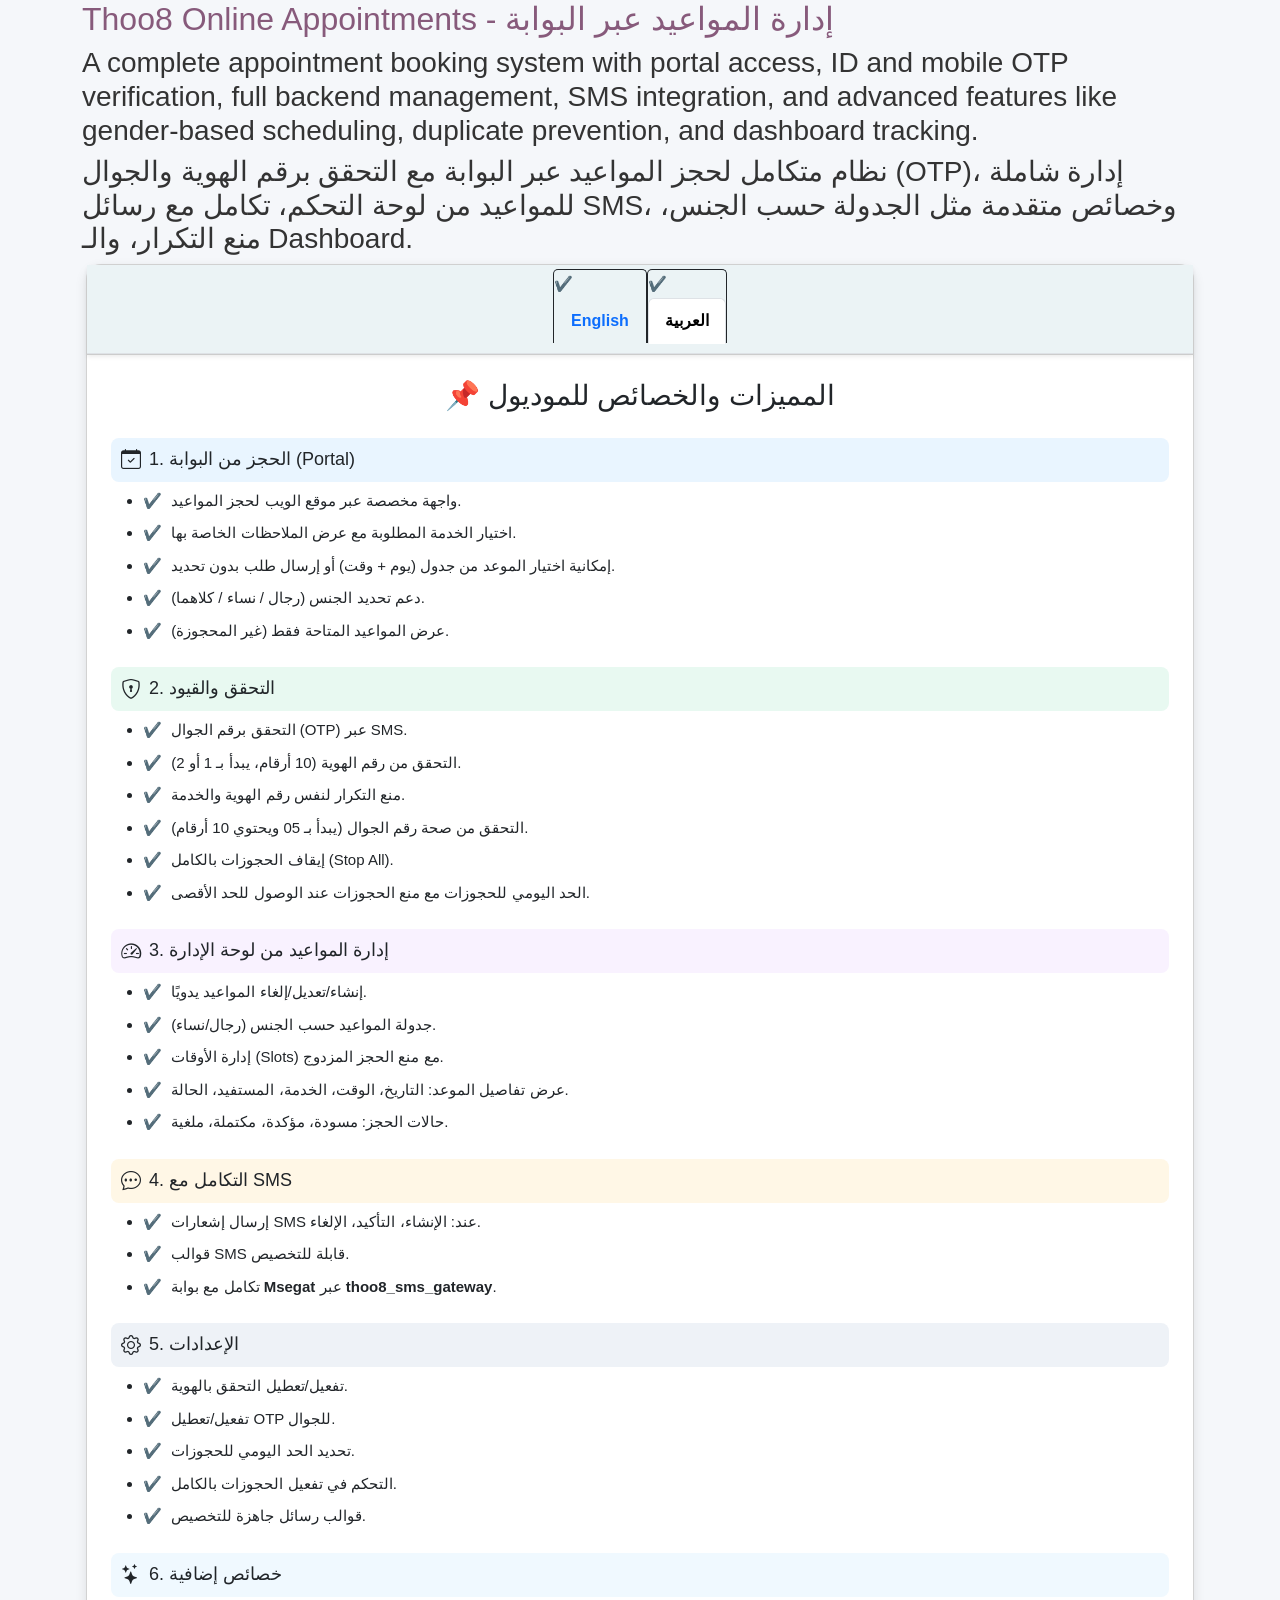
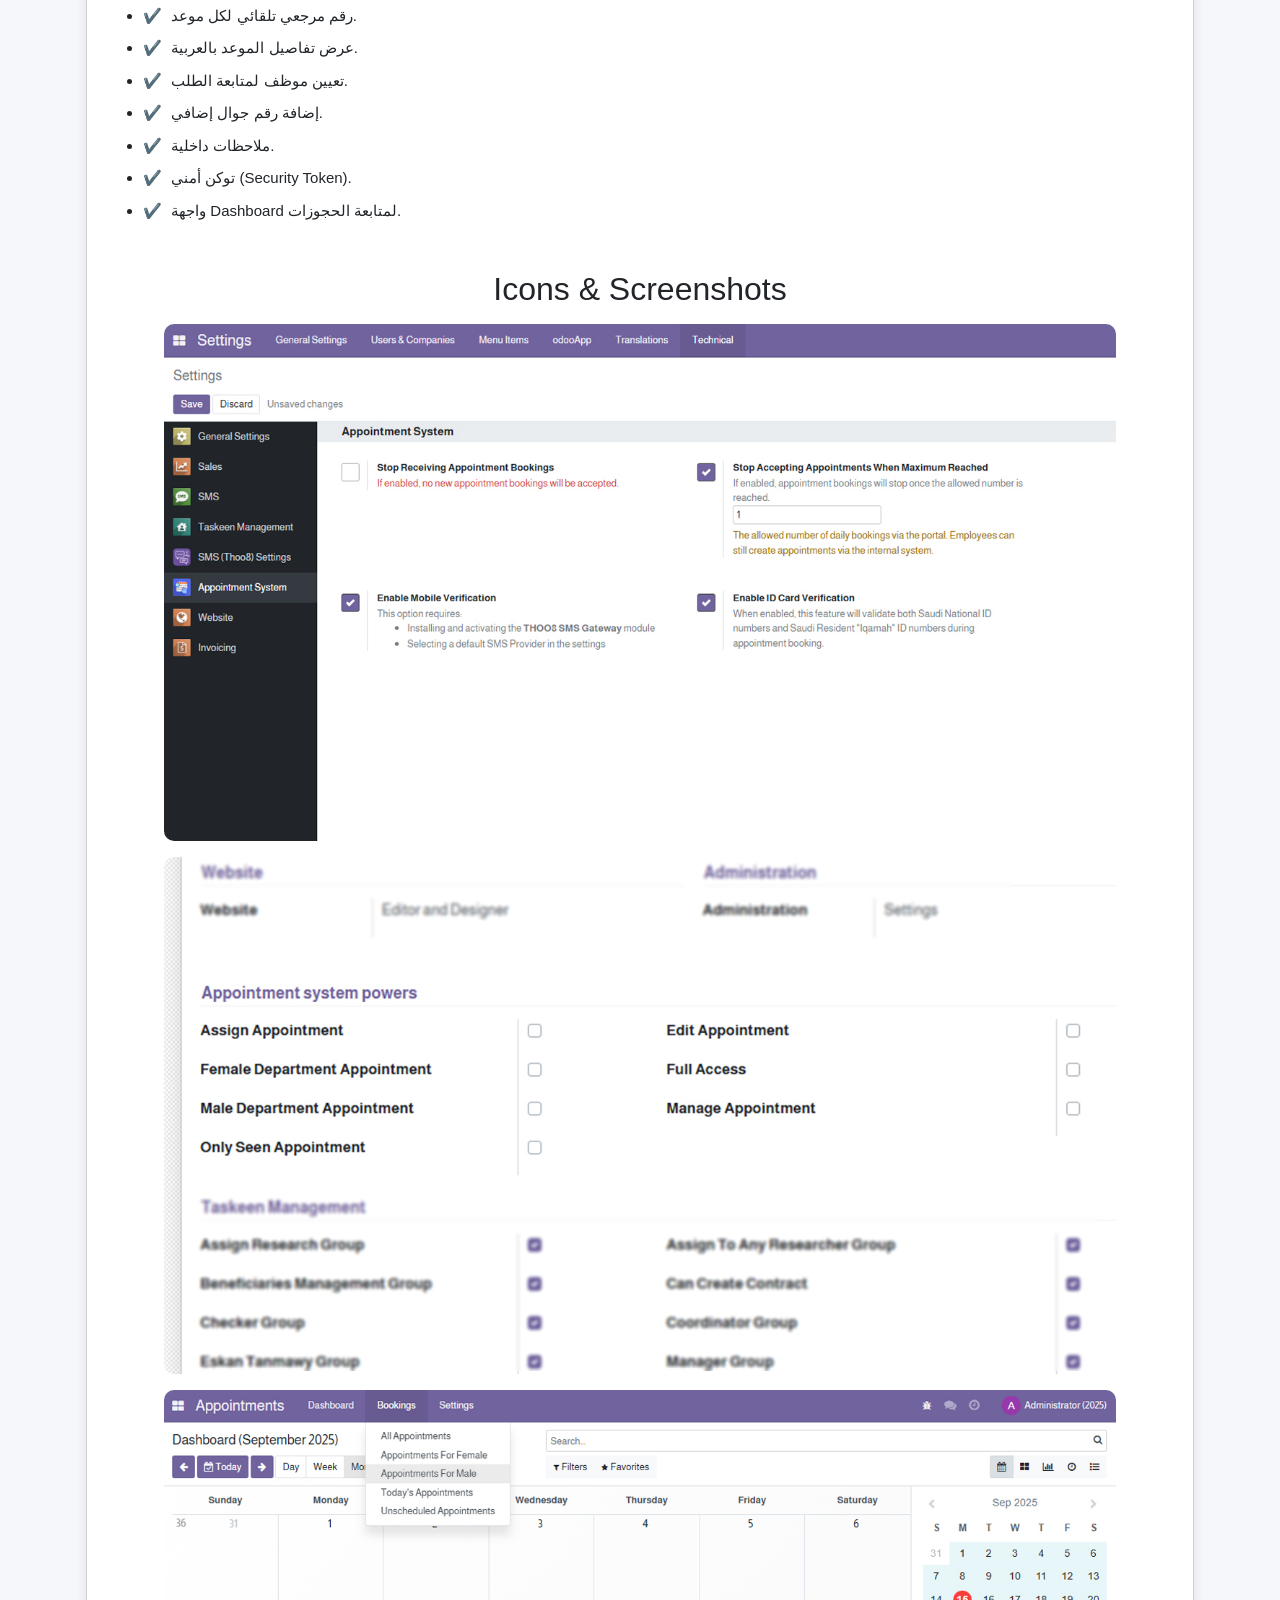
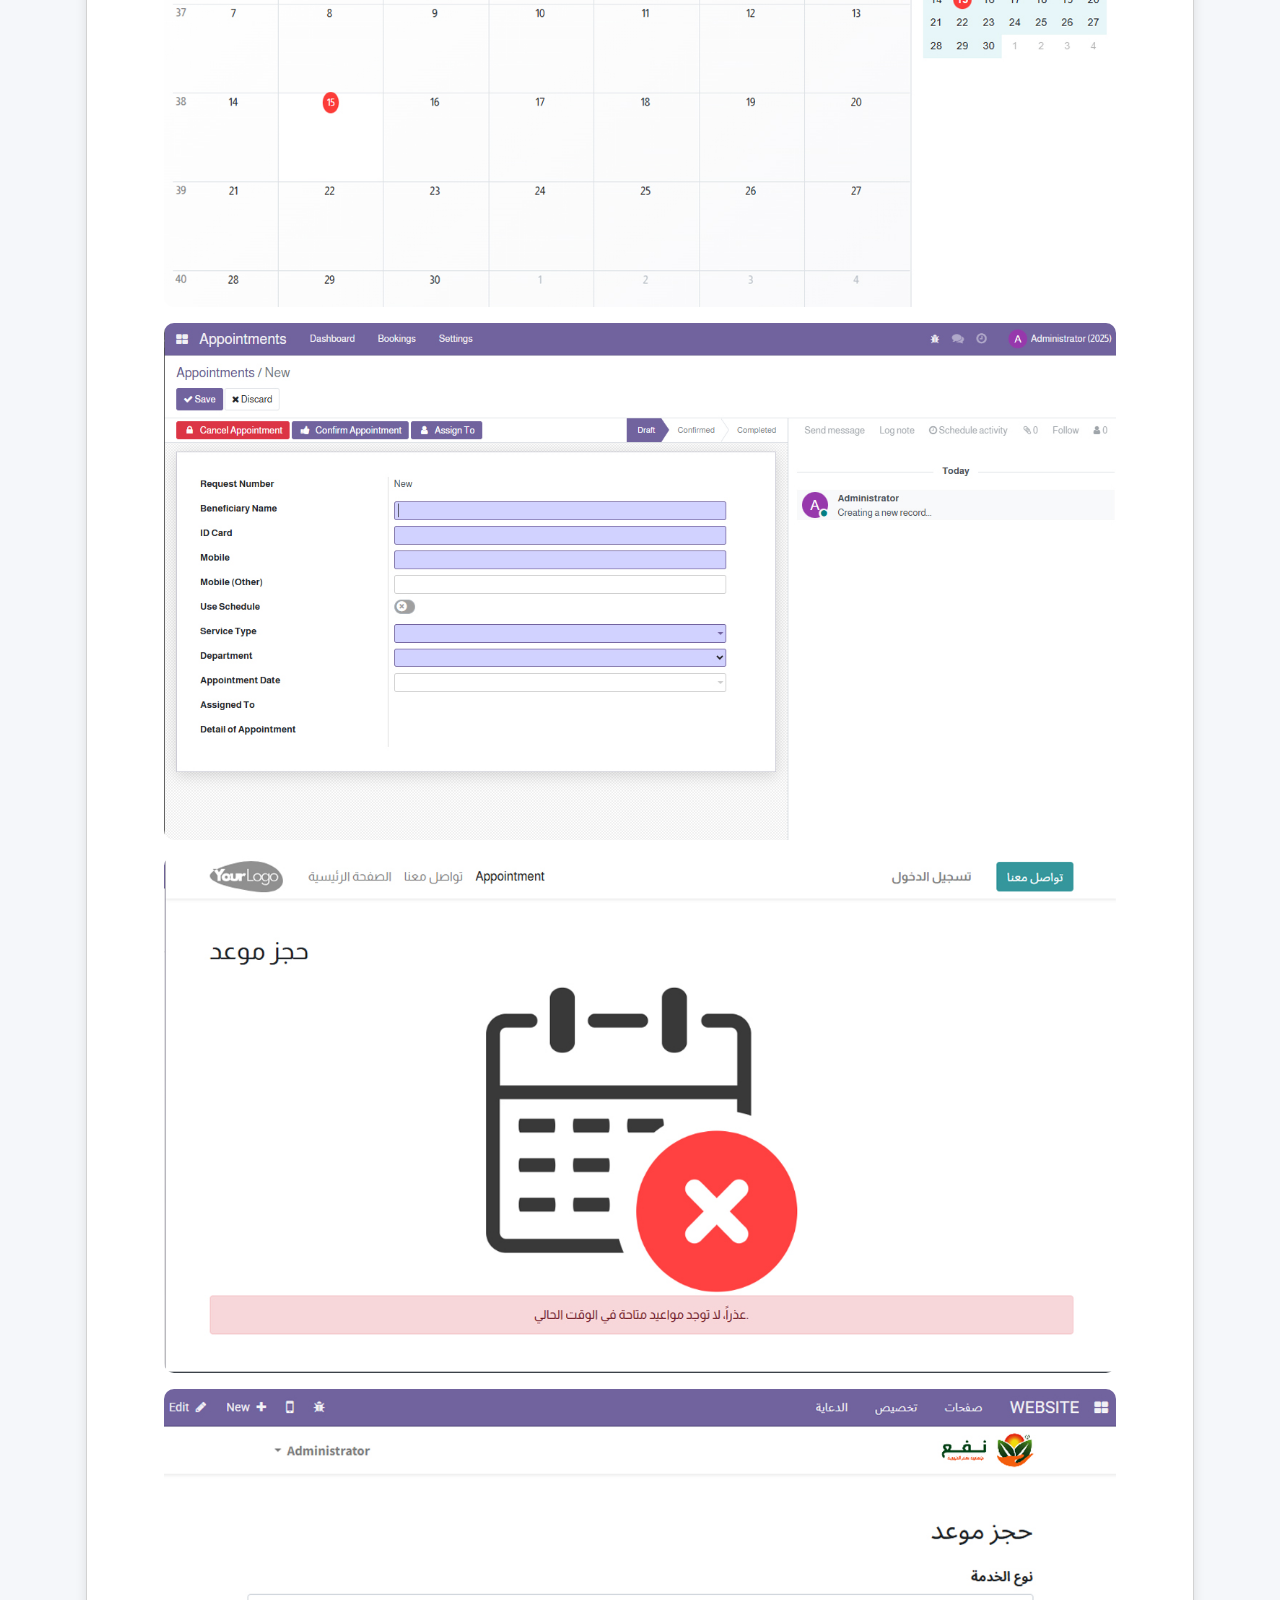
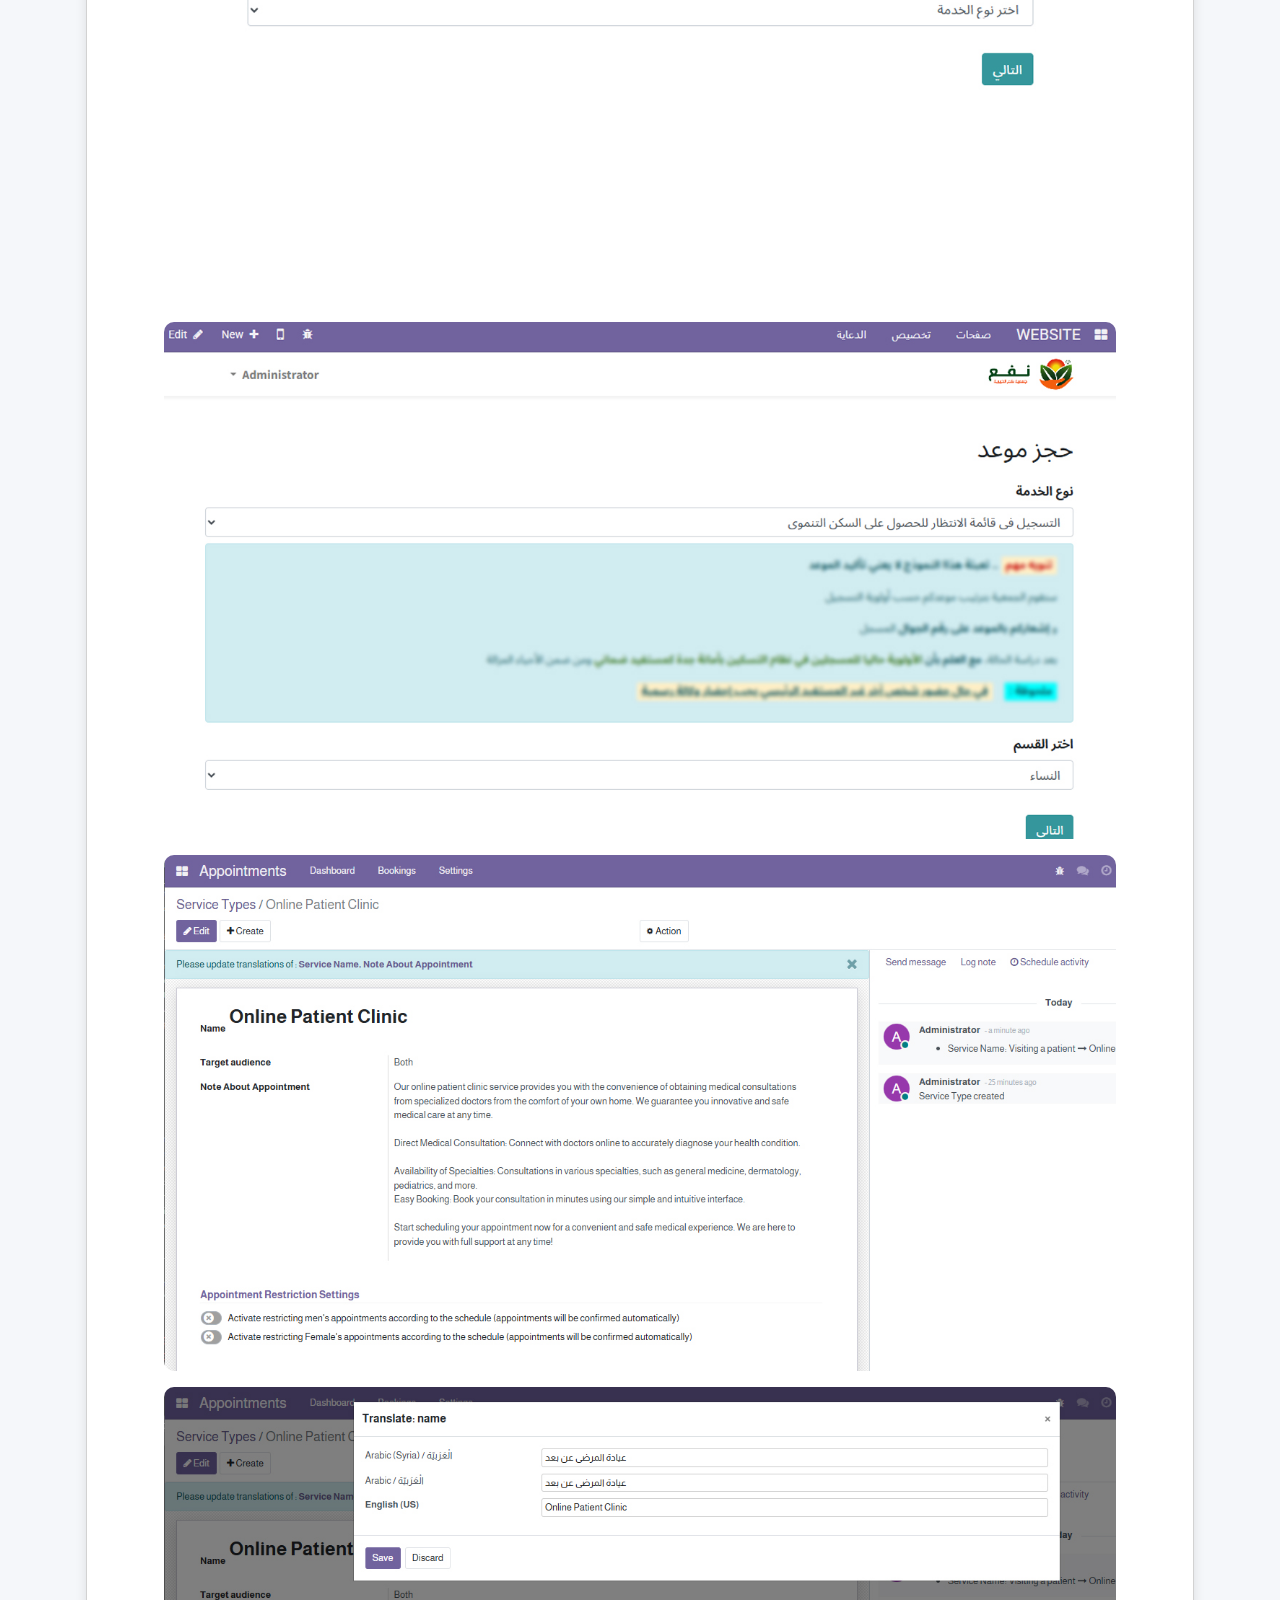
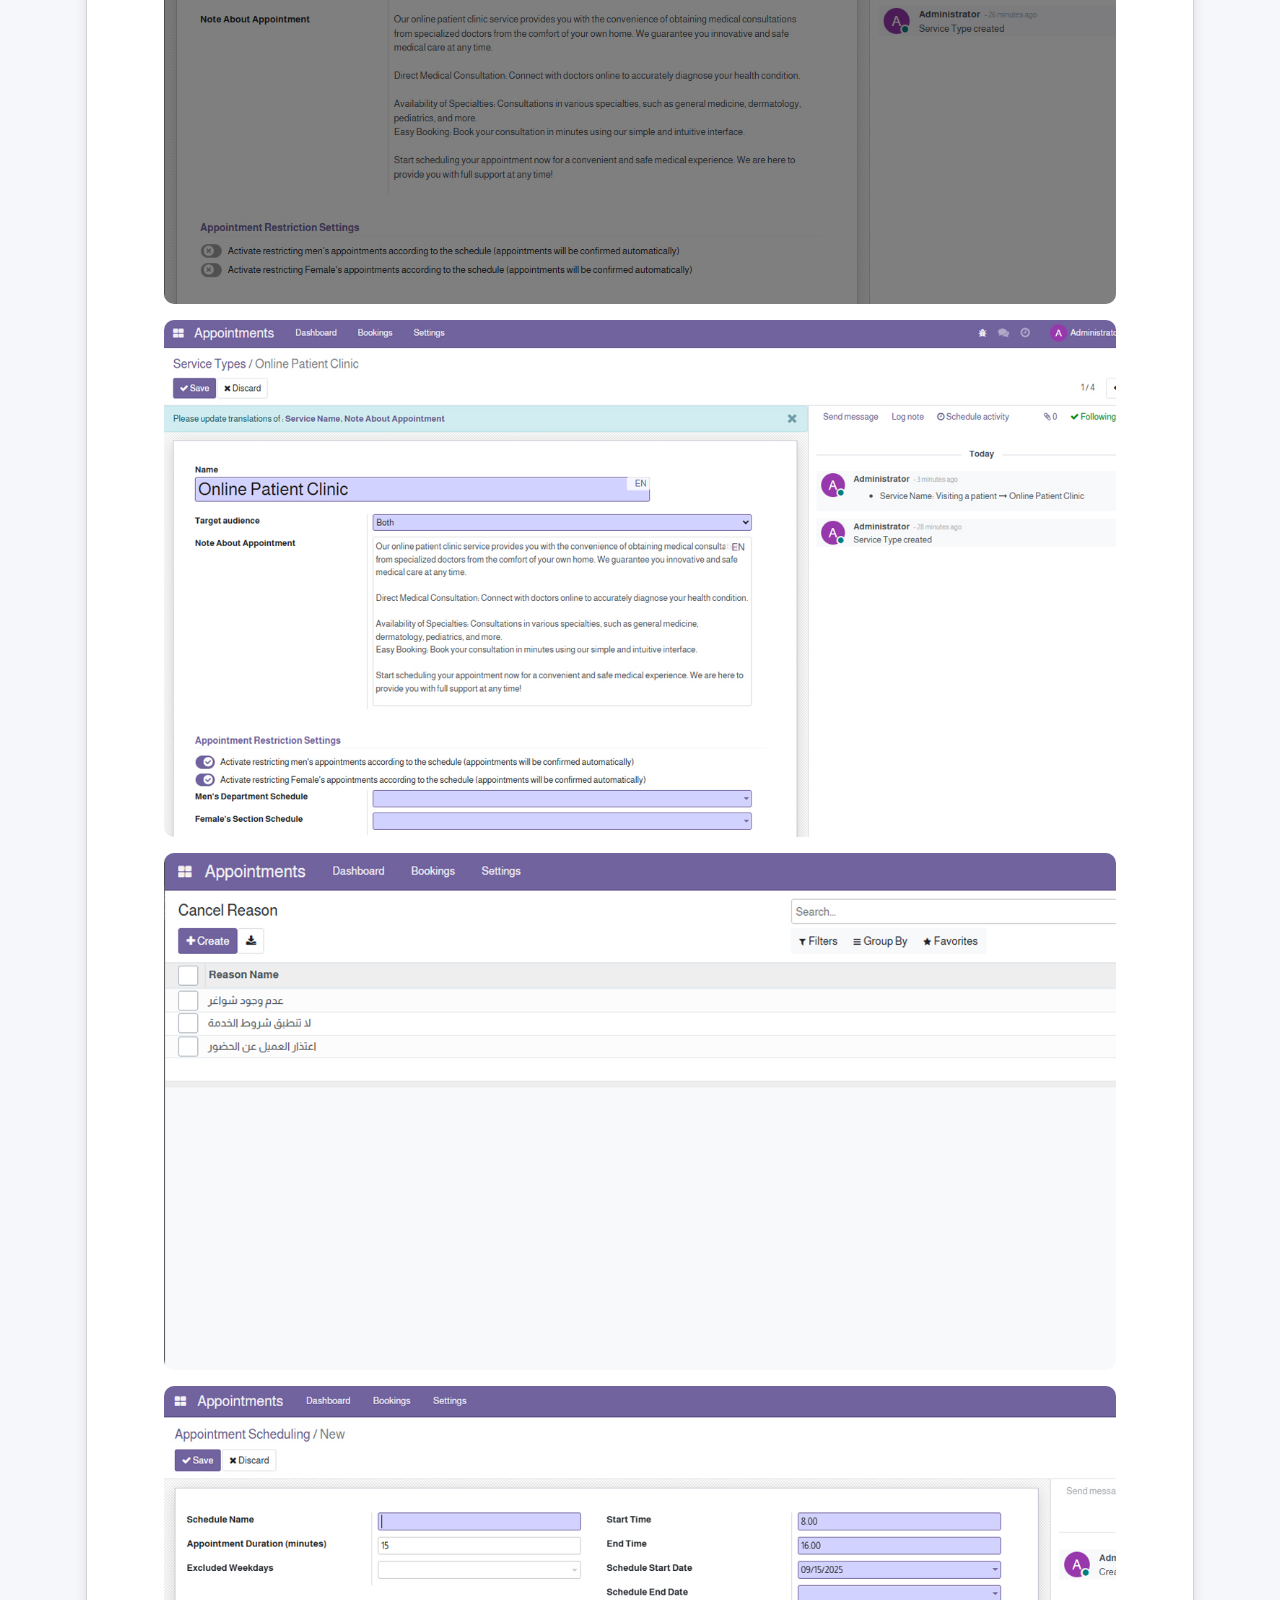
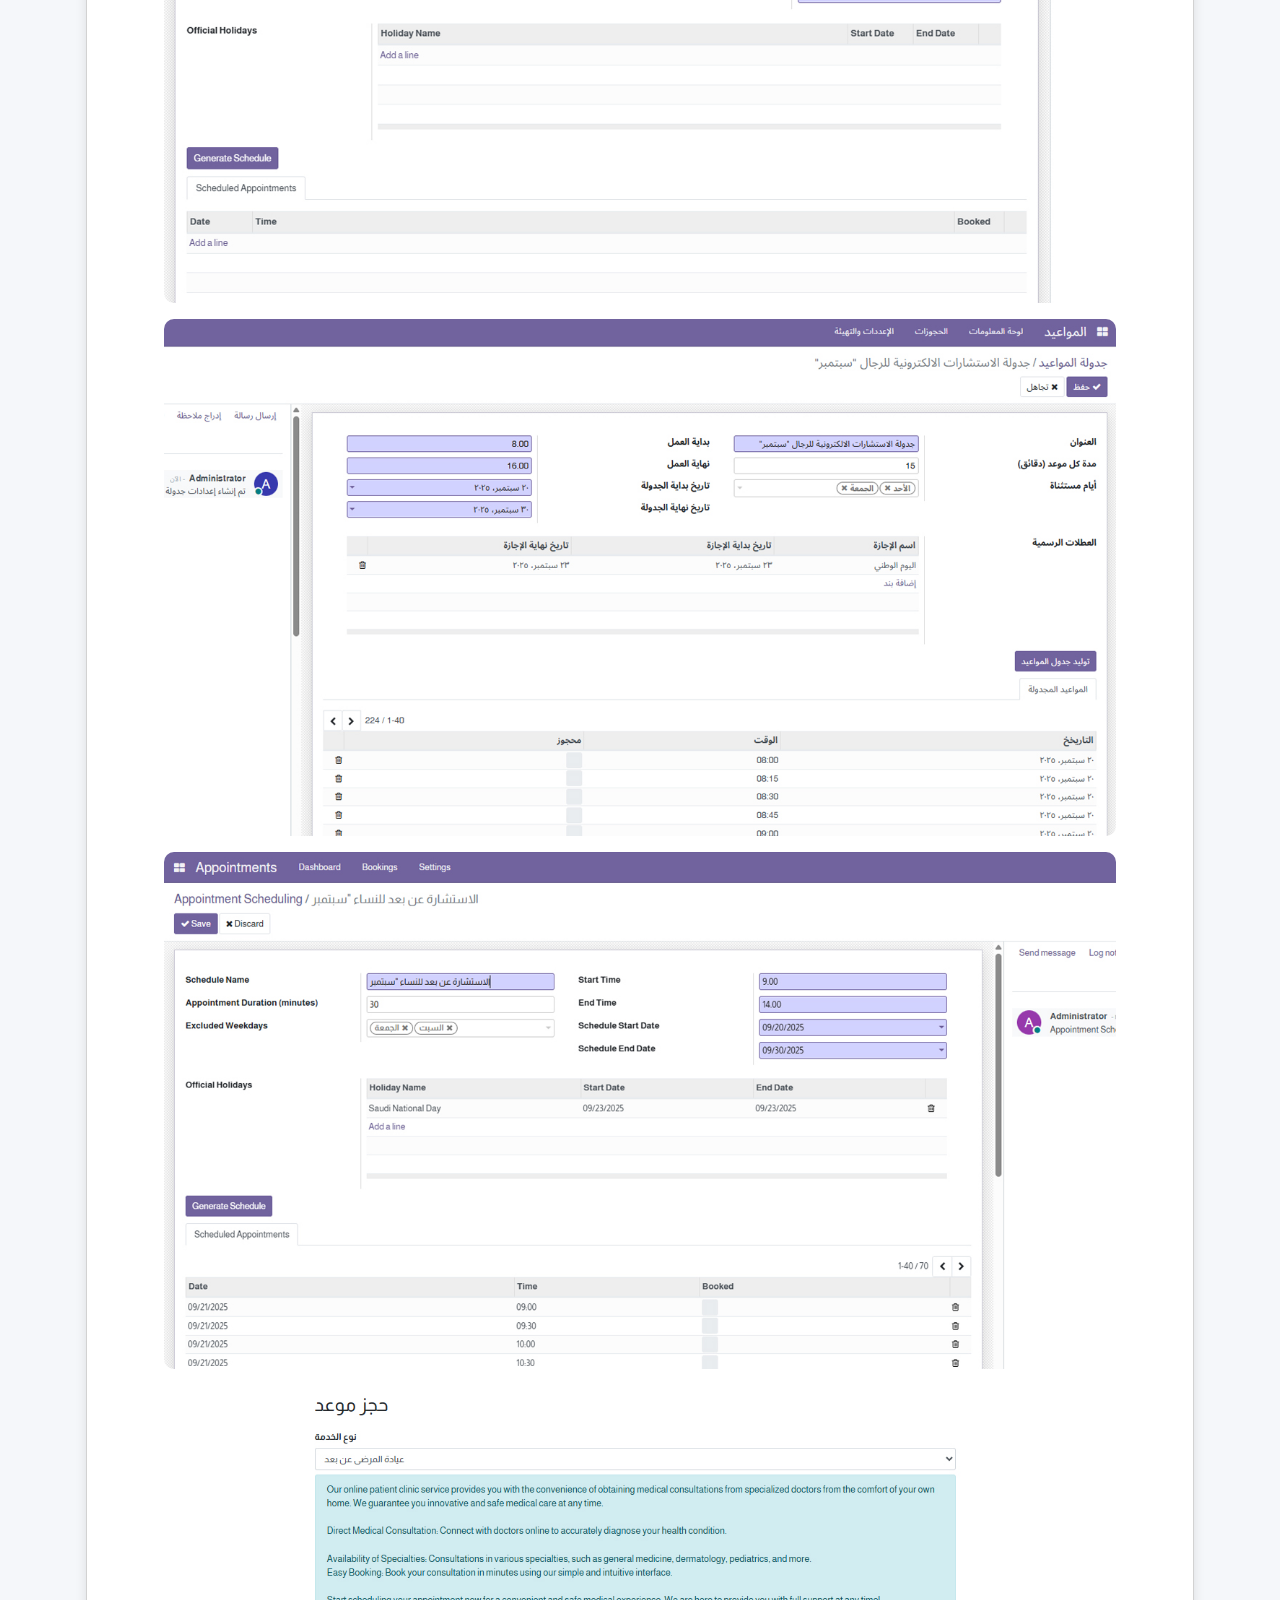
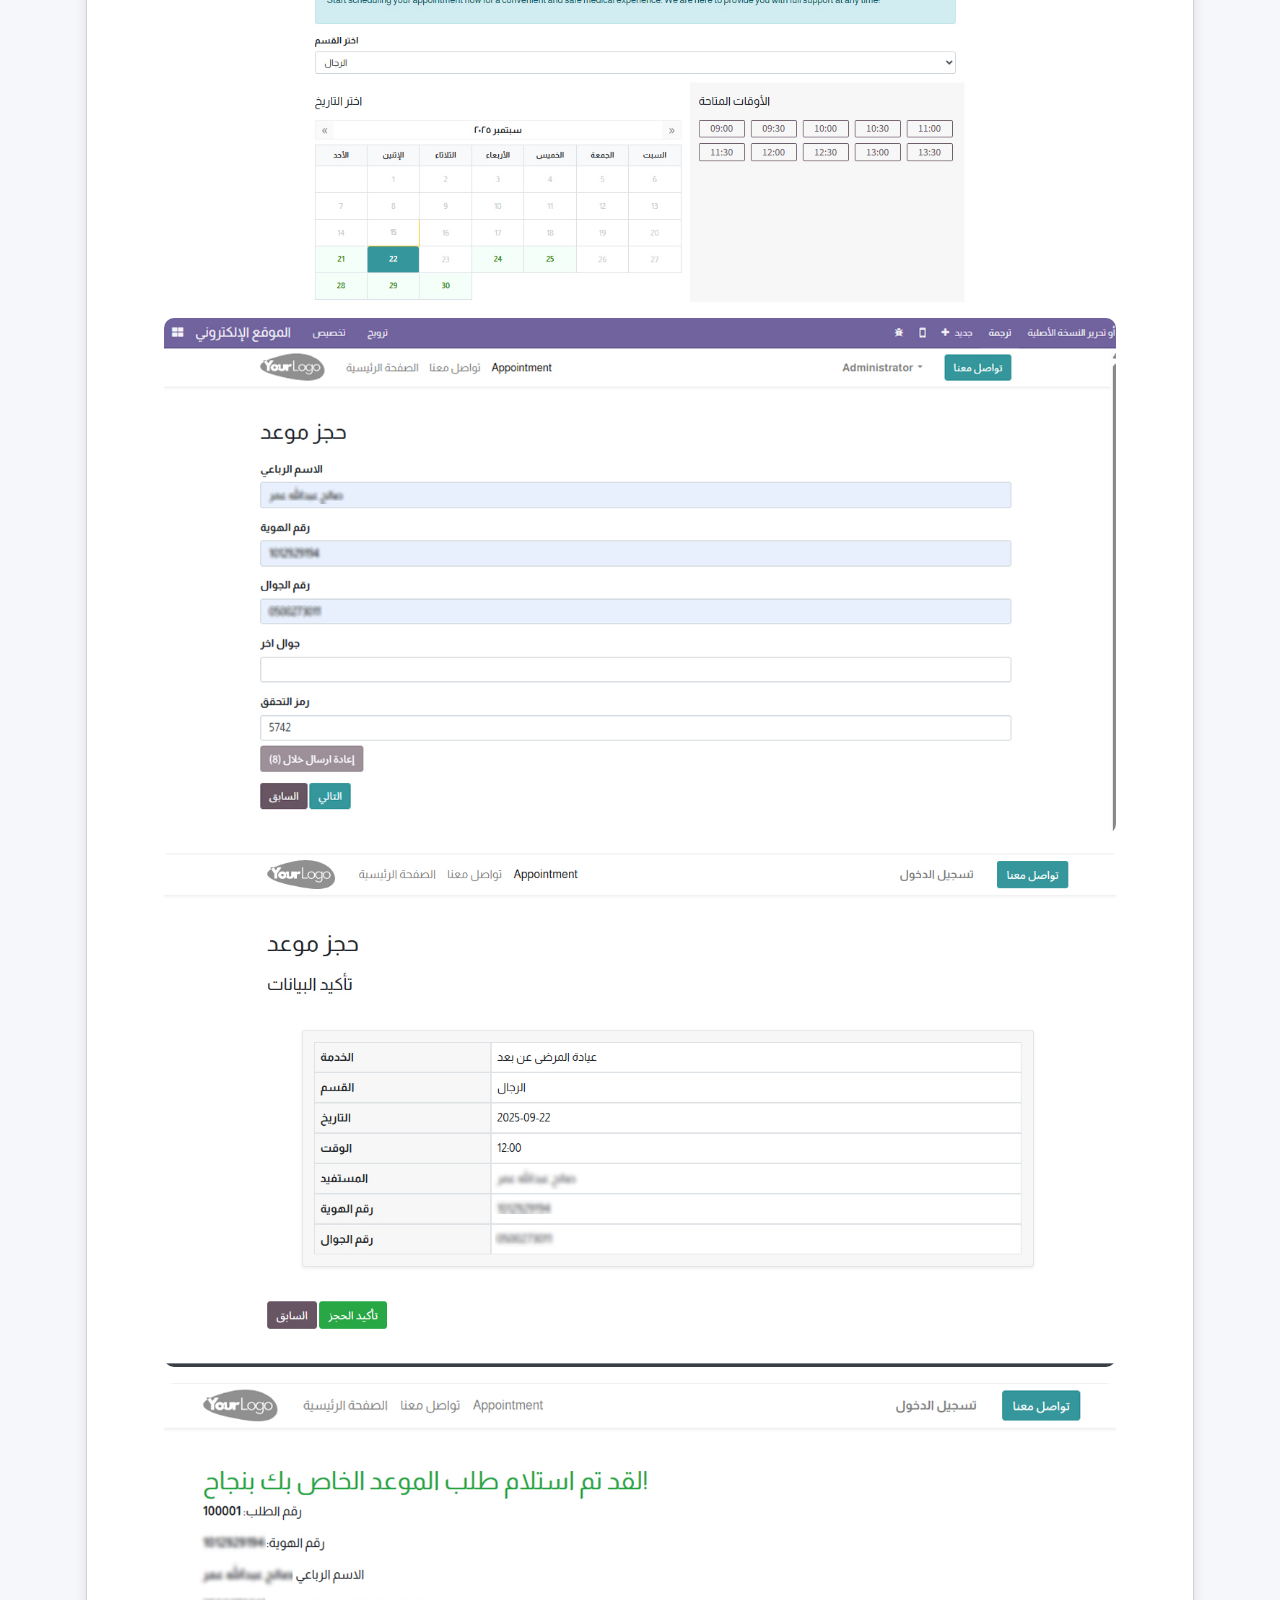
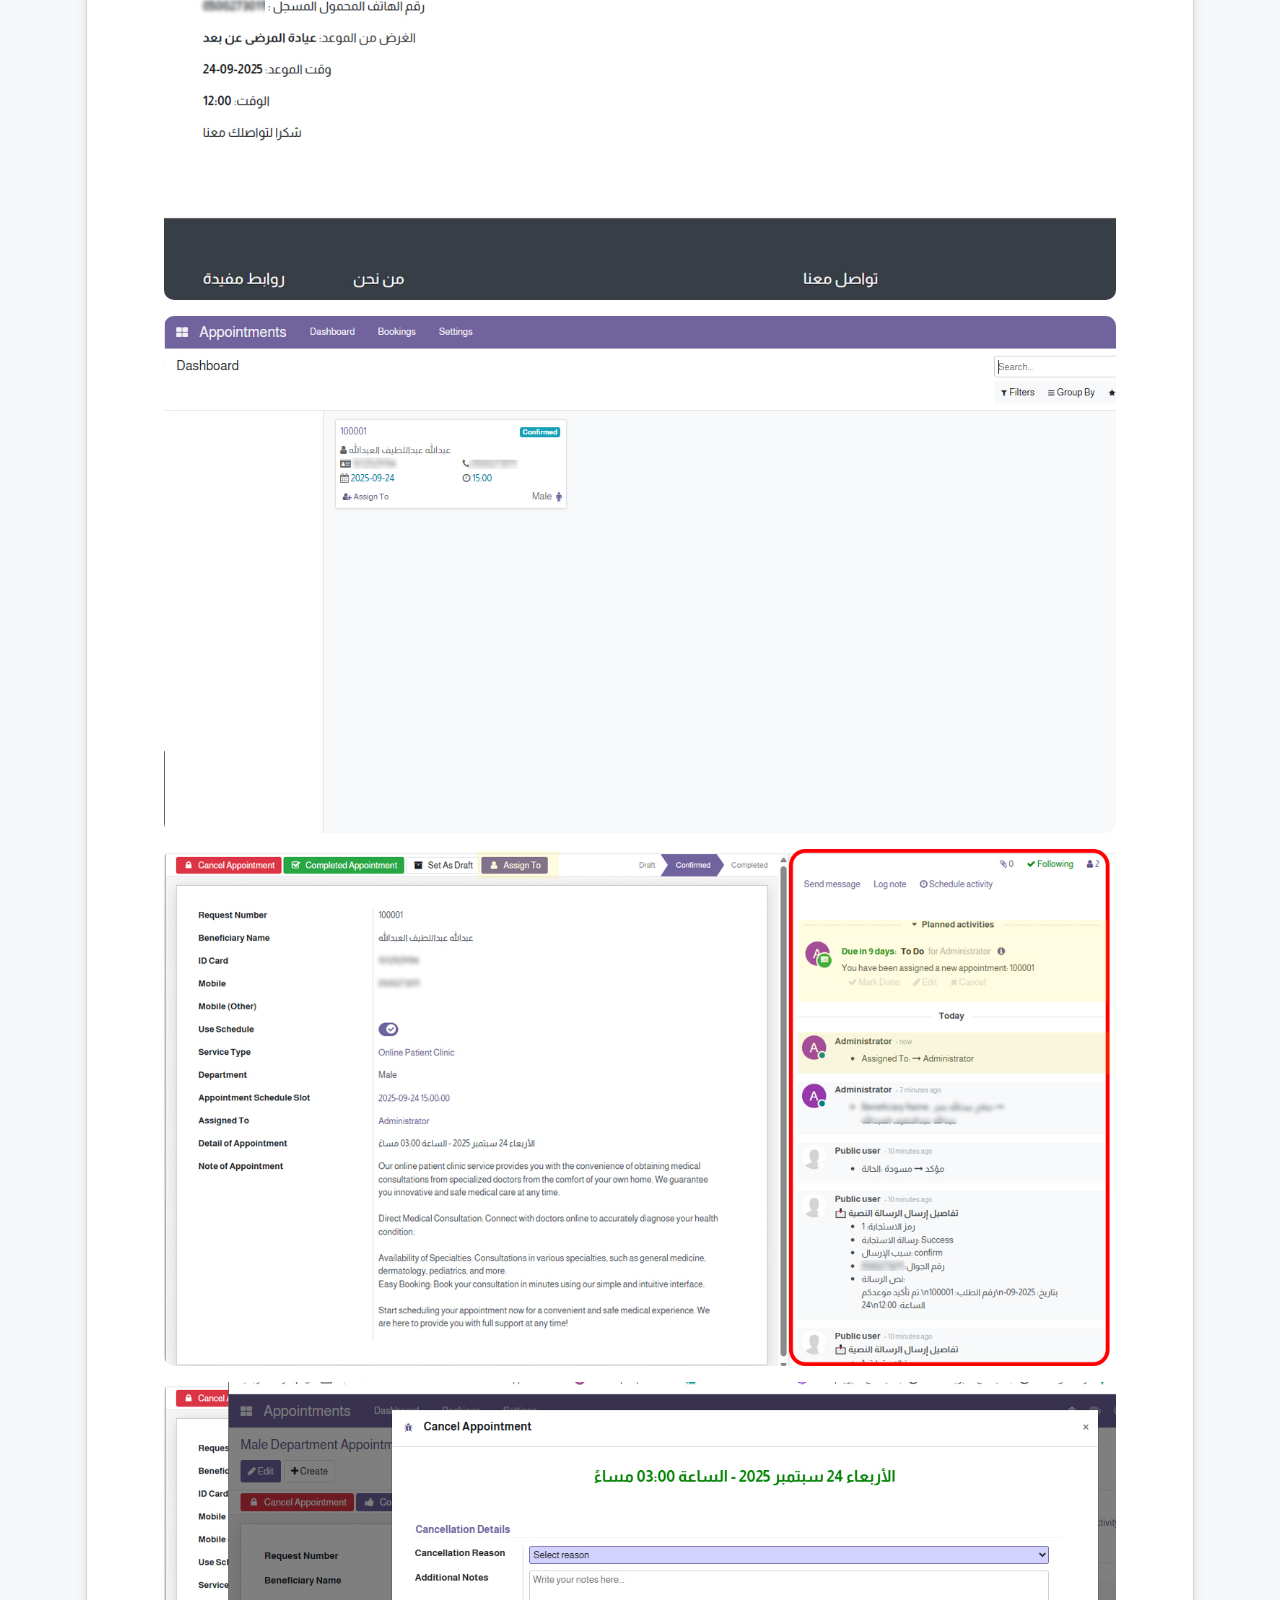
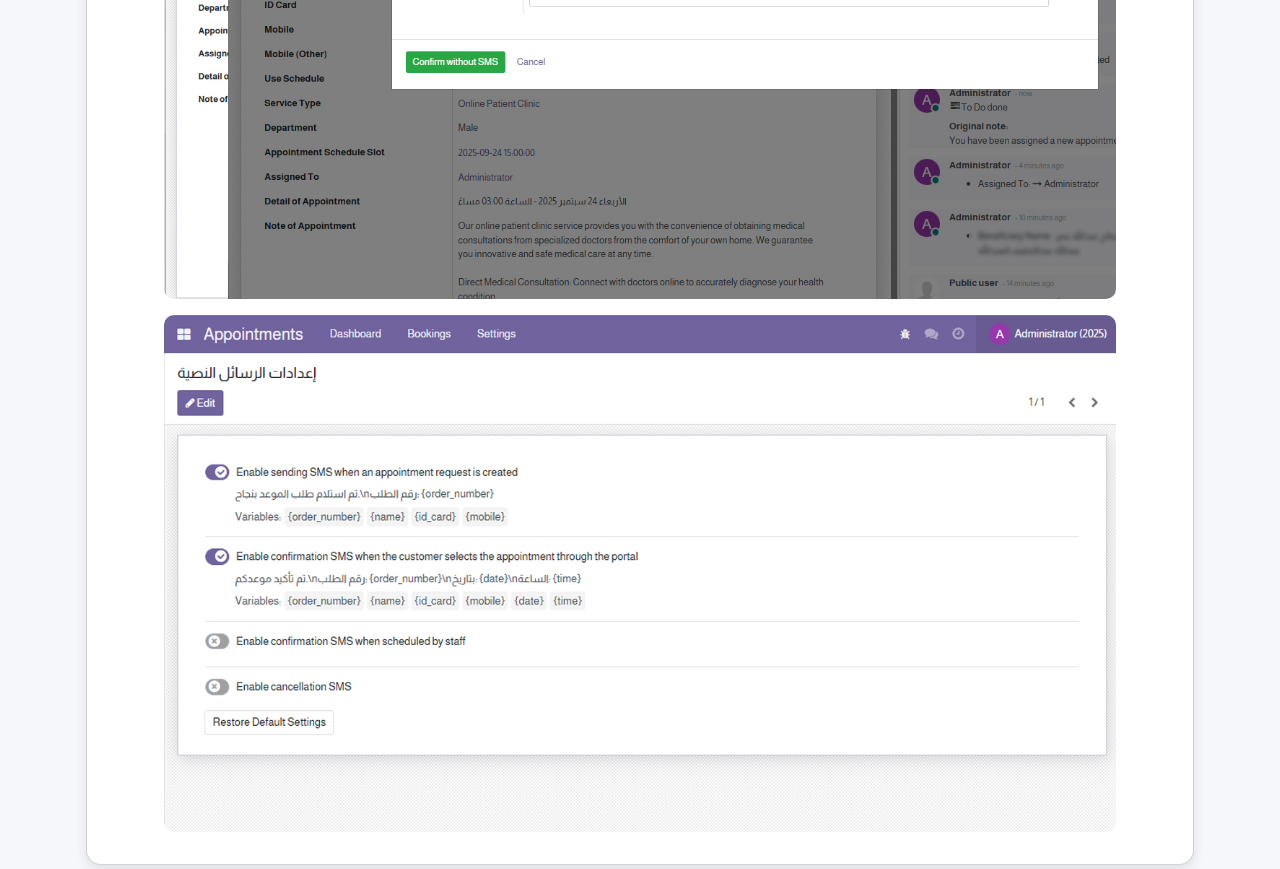
==== commit f2798b1f: "Update: latest changes to thoo8_appointment module" ====
--- a/thoo8_appointment/static/description/index.html
+++ b/thoo8_appointment/static/description/index.html
@@ -156,28 +156,28 @@
                         <div class="row align-items-center text-center mt-5">
                             <h2>Icons & Screenshots</h2>
                             <div class="">
-                                <img src="settings_01.jpg" style="margin:8px auto; width:90%; border-radius:10px 10px">
-                                <img src="settings_02.jpg" style="margin:8px auto; width:90%; border-radius:10px 10px">
-                                <img src="01.jpg" style="margin:8px auto; width:90%; border-radius:10px 10px">
-                                <img src="02.jpg" style="margin:8px auto; width:90%; border-radius:10px 10px">
-                                <img src="03.jpg" style="margin:8px auto; width:90%; border-radius:10px 10px">
-                                <img src="04.jpg" style="margin:8px auto; width:90%; border-radius:10px 10px">
-                                <img src="05.jpg" style="margin:8px auto; width:90%; border-radius:10px 10px">
-                                <img src="06.jpg" style="margin:8px auto; width:90%; border-radius:10px 10px">
-                                <img src="07.jpg" style="margin:8px auto; width:90%; border-radius:10px 10px">
-                                <img src="08.jpg" style="margin:8px auto; width:90%; border-radius:10px 10px">
-                                <img src="09.jpg" style="margin:8px auto; width:90%; border-radius:10px 10px">
-                                <img src="10.jpg" style="margin:8px auto; width:90%; border-radius:10px 10px">
-                                <img src="11.jpg" style="margin:8px auto; width:90%; border-radius:10px 10px">
-                                <img src="12.jpg" style="margin:8px auto; width:90%; border-radius:10px 10px">
-                                <img src="13.jpg" style="margin:8px auto; width:90%; border-radius:10px 10px">
-                                <img src="14.jpg" style="margin:8px auto; width:90%; border-radius:10px 10px">
-                                <img src="15.jpg" style="margin:8px auto; width:90%; border-radius:10px 10px">
-                                <img src="16.jpg" style="margin:8px auto; width:90%; border-radius:10px 10px">
-                                <img src="17.jpg" style="margin:8px auto; width:90%; border-radius:10px 10px">
-                                <img src="18.jpg" style="margin:8px auto; width:90%; border-radius:10px 10px">
-                                <img src="19.jpg" style="margin:8px auto; width:90%; border-radius:10px 10px">
-                                <img src="20.jpg" style="margin:8px auto; width:90%; border-radius:10px 10px">
+                                <img src="screenshots/settings_01.jpg" style="margin:8px auto; width:90%; border-radius:10px 10px">
+                                <img src="screenshots/settings_02.jpg" style="margin:8px auto; width:90%; border-radius:10px 10px">
+                                <img src="screenshots/001.jpg" style="margin:8px auto; width:90%; border-radius:10px 10px">
+                                <img src="screenshots/002.jpg" style="margin:8px auto; width:90%; border-radius:10px 10px">
+                                <img src="screenshots/003.jpg" style="margin:8px auto; width:90%; border-radius:10px 10px">
+                                <img src="screenshots/004.jpg" style="margin:8px auto; width:90%; border-radius:10px 10px">
+                                <img src="screenshots/005.jpg" style="margin:8px auto; width:90%; border-radius:10px 10px">
+                                <img src="screenshots/006.jpg" style="margin:8px auto; width:90%; border-radius:10px 10px">
+                                <img src="screenshots/007.jpg" style="margin:8px auto; width:90%; border-radius:10px 10px">
+                                <img src="screenshots/008.jpg" style="margin:8px auto; width:90%; border-radius:10px 10px">
+                                <img src="screenshots/009.jpg" style="margin:8px auto; width:90%; border-radius:10px 10px">
+                                <img src="screenshots/010.jpg" style="margin:8px auto; width:90%; border-radius:10px 10px">
+                                <img src="screenshots/011.jpg" style="margin:8px auto; width:90%; border-radius:10px 10px">
+                                <img src="screenshots/012.jpg" style="margin:8px auto; width:90%; border-radius:10px 10px">
+                                <img src="screenshots/013.jpg" style="margin:8px auto; width:90%; border-radius:10px 10px">
+                                <img src="screenshots/014.jpg" style="margin:8px auto; width:90%; border-radius:10px 10px">
+                                <img src="screenshots/015.jpg" style="margin:8px auto; width:90%; border-radius:10px 10px">
+                                <img src="screenshots/016.jpg" style="margin:8px auto; width:90%; border-radius:10px 10px">
+                                <img src="screenshots/017.jpg" style="margin:8px auto; width:90%; border-radius:10px 10px">
+                                <img src="screenshots/018.jpg" style="margin:8px auto; width:90%; border-radius:10px 10px">
+                                <img src="screenshots/019.jpg" style="margin:8px auto; width:90%; border-radius:10px 10px">
+                                <img src="screenshots/020.jpg" style="margin:8px auto; width:90%; border-radius:10px 10px">
                             </div>
                         </div>
                     </section>
@@ -246,28 +246,28 @@
                         <div class="row align-items-center text-center mt-5">
                             <h2>Icons & Screenshots</h2>
                             <div class="">
-                                <img src="settings_01.jpg" style="margin:8px auto; width:90%; border-radius:10px 10px">
-                                <img src="settings_02.jpg" style="margin:8px auto; width:90%; border-radius:10px 10px">
-                                <img src="01.jpg" style="margin:8px auto; width:90%; border-radius:10px 10px">
-                                <img src="02.jpg" style="margin:8px auto; width:90%; border-radius:10px 10px">
-                                <img src="03.jpg" style="margin:8px auto; width:90%; border-radius:10px 10px">
-                                <img src="04.jpg" style="margin:8px auto; width:90%; border-radius:10px 10px">
-                                <img src="05.jpg" style="margin:8px auto; width:90%; border-radius:10px 10px">
-                                <img src="06.jpg" style="margin:8px auto; width:90%; border-radius:10px 10px">
-                                <img src="07.jpg" style="margin:8px auto; width:90%; border-radius:10px 10px">
-                                <img src="08.jpg" style="margin:8px auto; width:90%; border-radius:10px 10px">
-                                <img src="09.jpg" style="margin:8px auto; width:90%; border-radius:10px 10px">
-                                <img src="10.jpg" style="margin:8px auto; width:90%; border-radius:10px 10px">
-                                <img src="11.jpg" style="margin:8px auto; width:90%; border-radius:10px 10px">
-                                <img src="12.jpg" style="margin:8px auto; width:90%; border-radius:10px 10px">
-                                <img src="13.jpg" style="margin:8px auto; width:90%; border-radius:10px 10px">
-                                <img src="14.jpg" style="margin:8px auto; width:90%; border-radius:10px 10px">
-                                <img src="15.jpg" style="margin:8px auto; width:90%; border-radius:10px 10px">
-                                <img src="16.jpg" style="margin:8px auto; width:90%; border-radius:10px 10px">
-                                <img src="17.jpg" style="margin:8px auto; width:90%; border-radius:10px 10px">
-                                <img src="18.jpg" style="margin:8px auto; width:90%; border-radius:10px 10px">
-                                <img src="19.jpg" style="margin:8px auto; width:90%; border-radius:10px 10px">
-                                <img src="20.jpg" style="margin:8px auto; width:90%; border-radius:10px 10px">
+                                <img src="screenshots/settings_01.jpg" style="margin:8px auto; width:90%; border-radius:10px 10px">
+                                <img src="screenshots/settings_02.jpg" style="margin:8px auto; width:90%; border-radius:10px 10px">
+                                <img src="screenshots/001.jpg" style="margin:8px auto; width:90%; border-radius:10px 10px">
+                                <img src="screenshots/002.jpg" style="margin:8px auto; width:90%; border-radius:10px 10px">
+                                <img src="screenshots/003.jpg" style="margin:8px auto; width:90%; border-radius:10px 10px">
+                                <img src="screenshots/004.jpg" style="margin:8px auto; width:90%; border-radius:10px 10px">
+                                <img src="screenshots/005.jpg" style="margin:8px auto; width:90%; border-radius:10px 10px">
+                                <img src="screenshots/006.jpg" style="margin:8px auto; width:90%; border-radius:10px 10px">
+                                <img src="screenshots/007.jpg" style="margin:8px auto; width:90%; border-radius:10px 10px">
+                                <img src="screenshots/008.jpg" style="margin:8px auto; width:90%; border-radius:10px 10px">
+                                <img src="screenshots/009.jpg" style="margin:8px auto; width:90%; border-radius:10px 10px">
+                                <img src="screenshots/010.jpg" style="margin:8px auto; width:90%; border-radius:10px 10px">
+                                <img src="screenshots/011.jpg" style="margin:8px auto; width:90%; border-radius:10px 10px">
+                                <img src="screenshots/012.jpg" style="margin:8px auto; width:90%; border-radius:10px 10px">
+                                <img src="screenshots/013.jpg" style="margin:8px auto; width:90%; border-radius:10px 10px">
+                                <img src="screenshots/014.jpg" style="margin:8px auto; width:90%; border-radius:10px 10px">
+                                <img src="screenshots/015.jpg" style="margin:8px auto; width:90%; border-radius:10px 10px">
+                                <img src="screenshots/016.jpg" style="margin:8px auto; width:90%; border-radius:10px 10px">
+                                <img src="screenshots/017.jpg" style="margin:8px auto; width:90%; border-radius:10px 10px">
+                                <img src="screenshots/018.jpg" style="margin:8px auto; width:90%; border-radius:10px 10px">
+                                <img src="screenshots/019.jpg" style="margin:8px auto; width:90%; border-radius:10px 10px">
+                                <img src="screenshots/020.jpg" style="margin:8px auto; width:90%; border-radius:10px 10px">
                             </div>
                         </div>
                     </section>
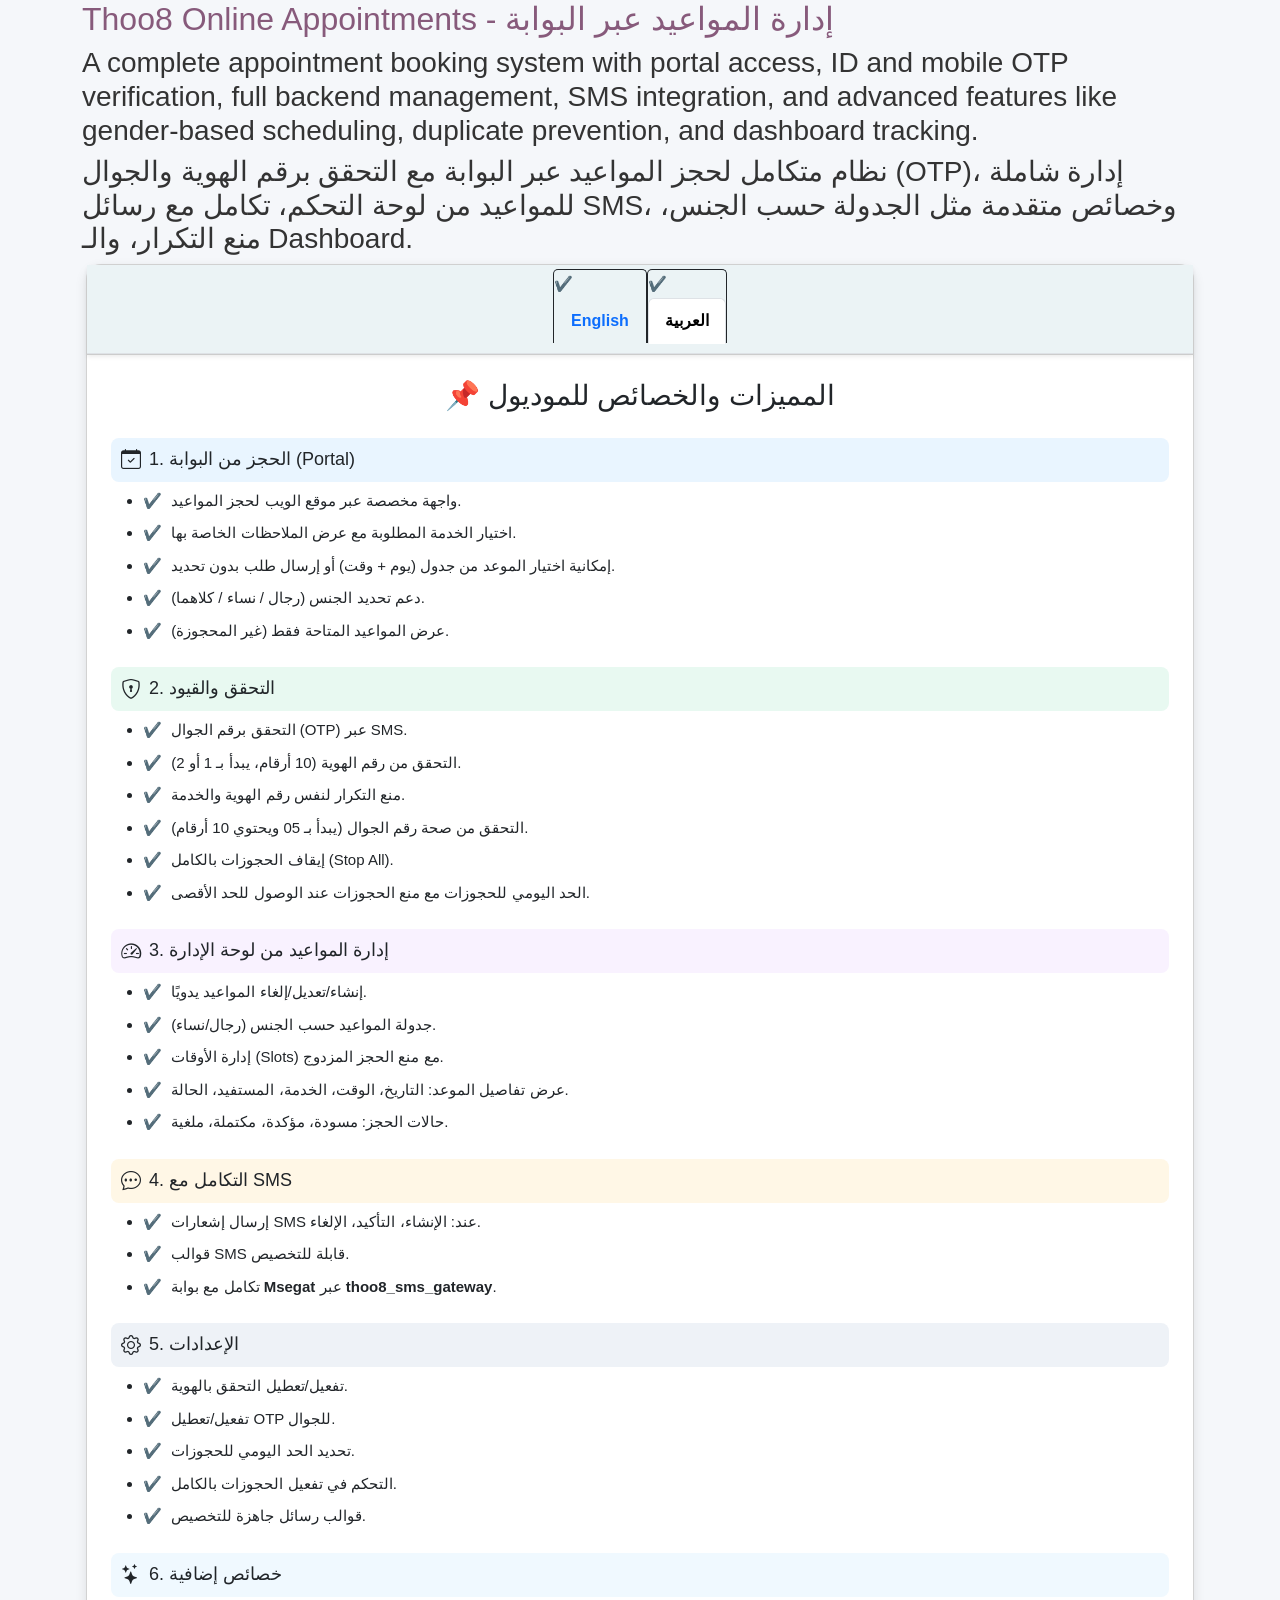
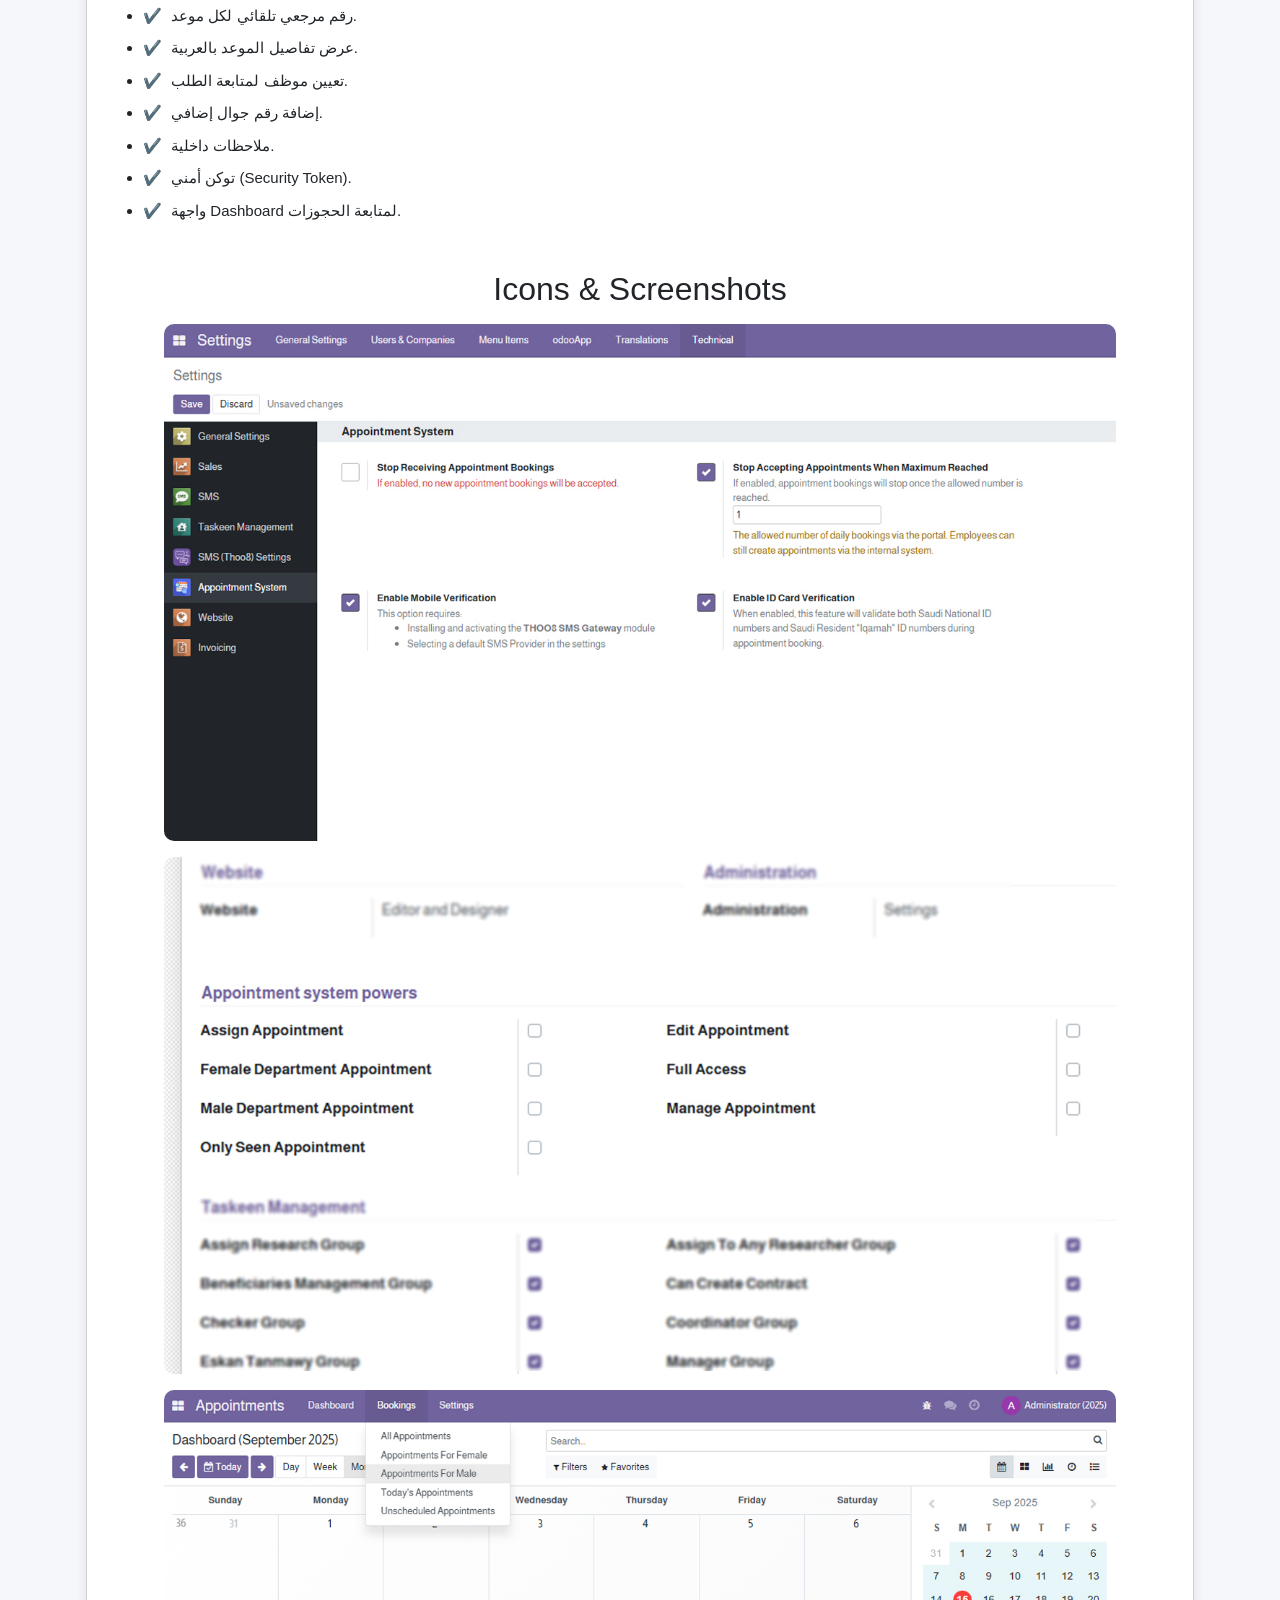
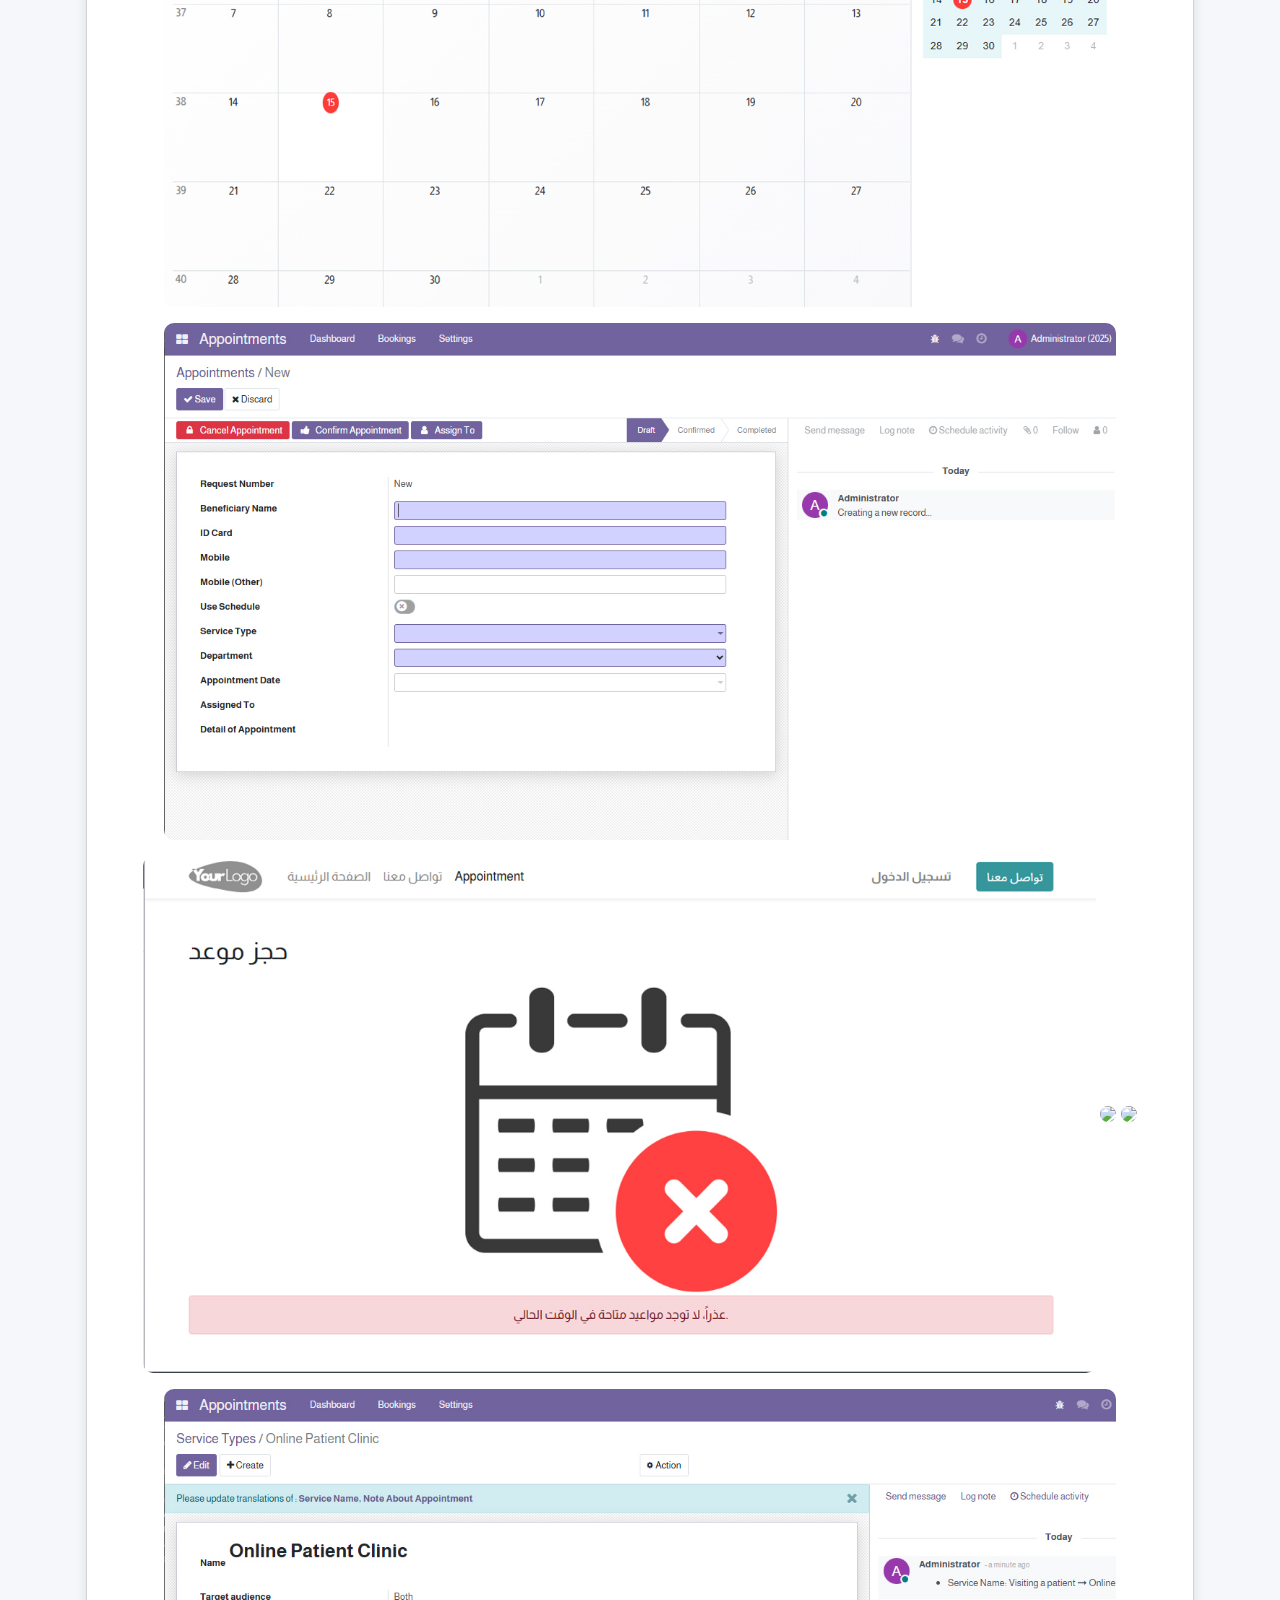
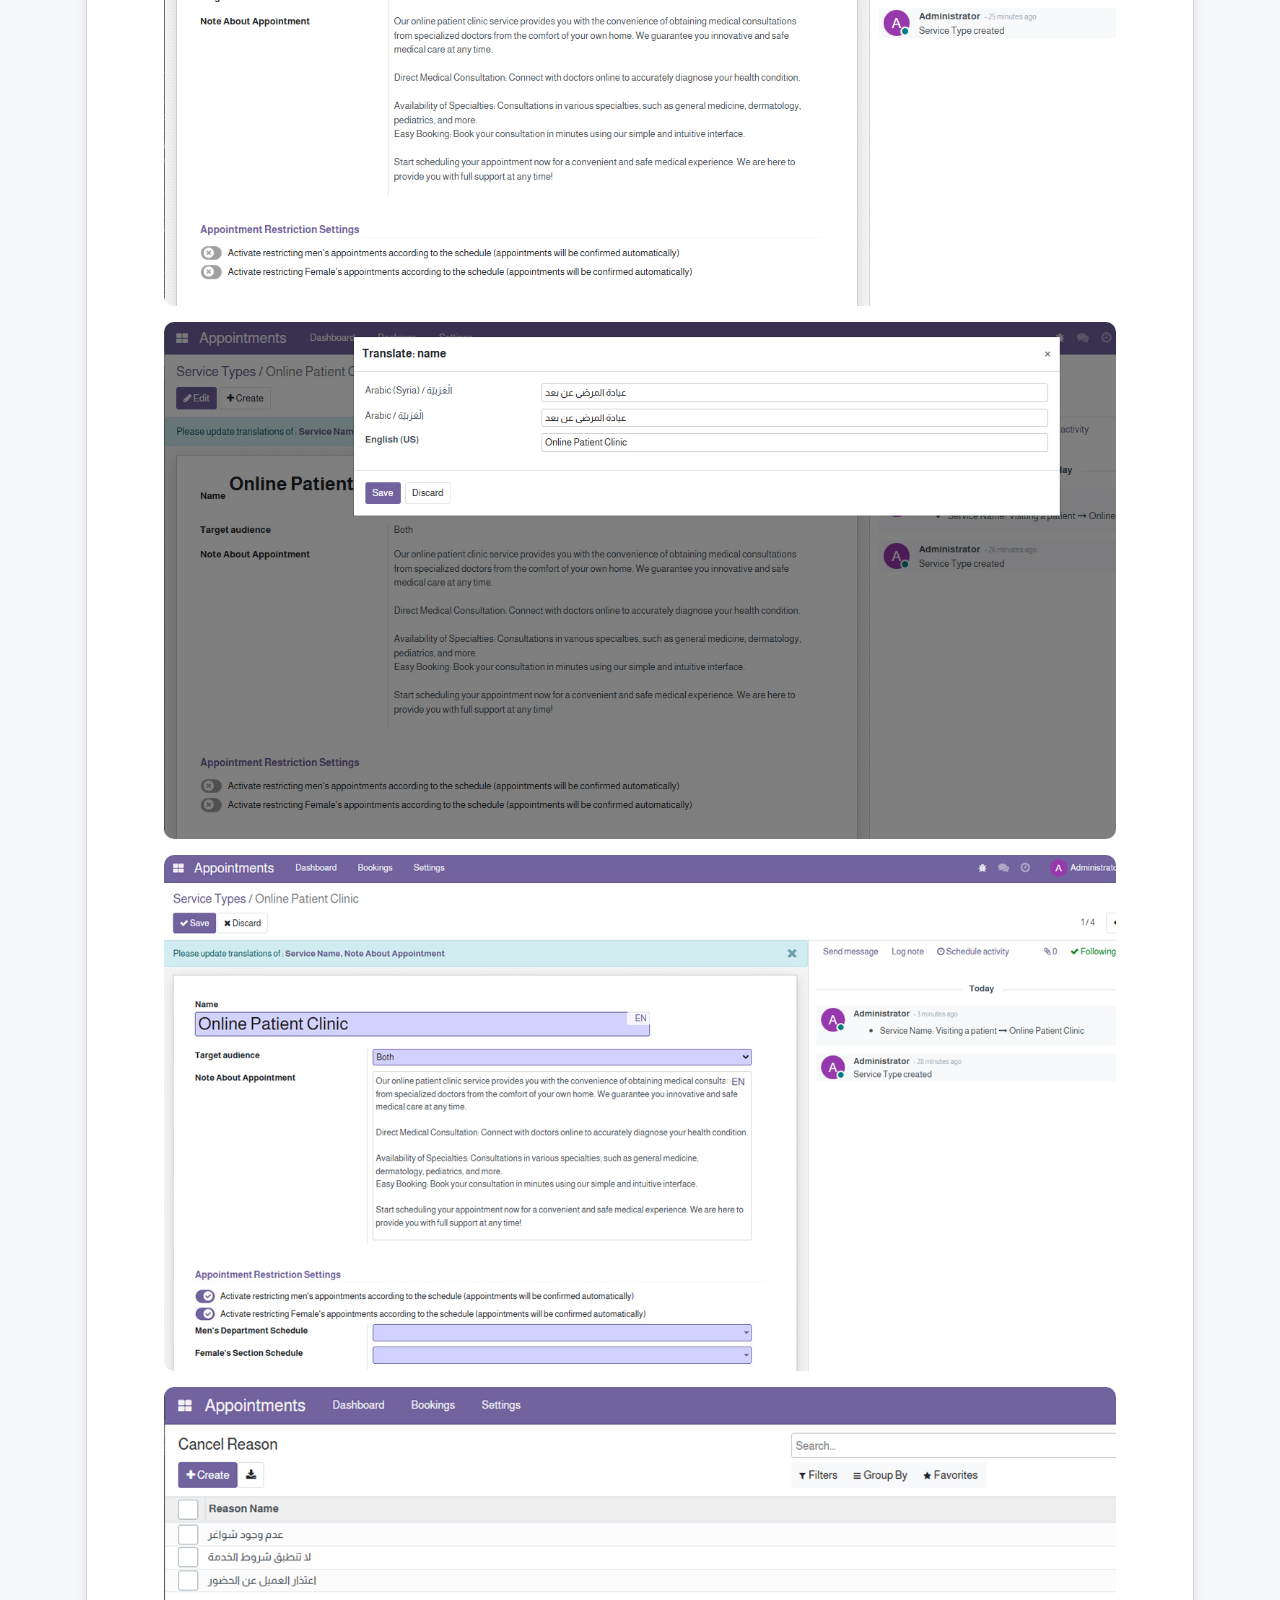
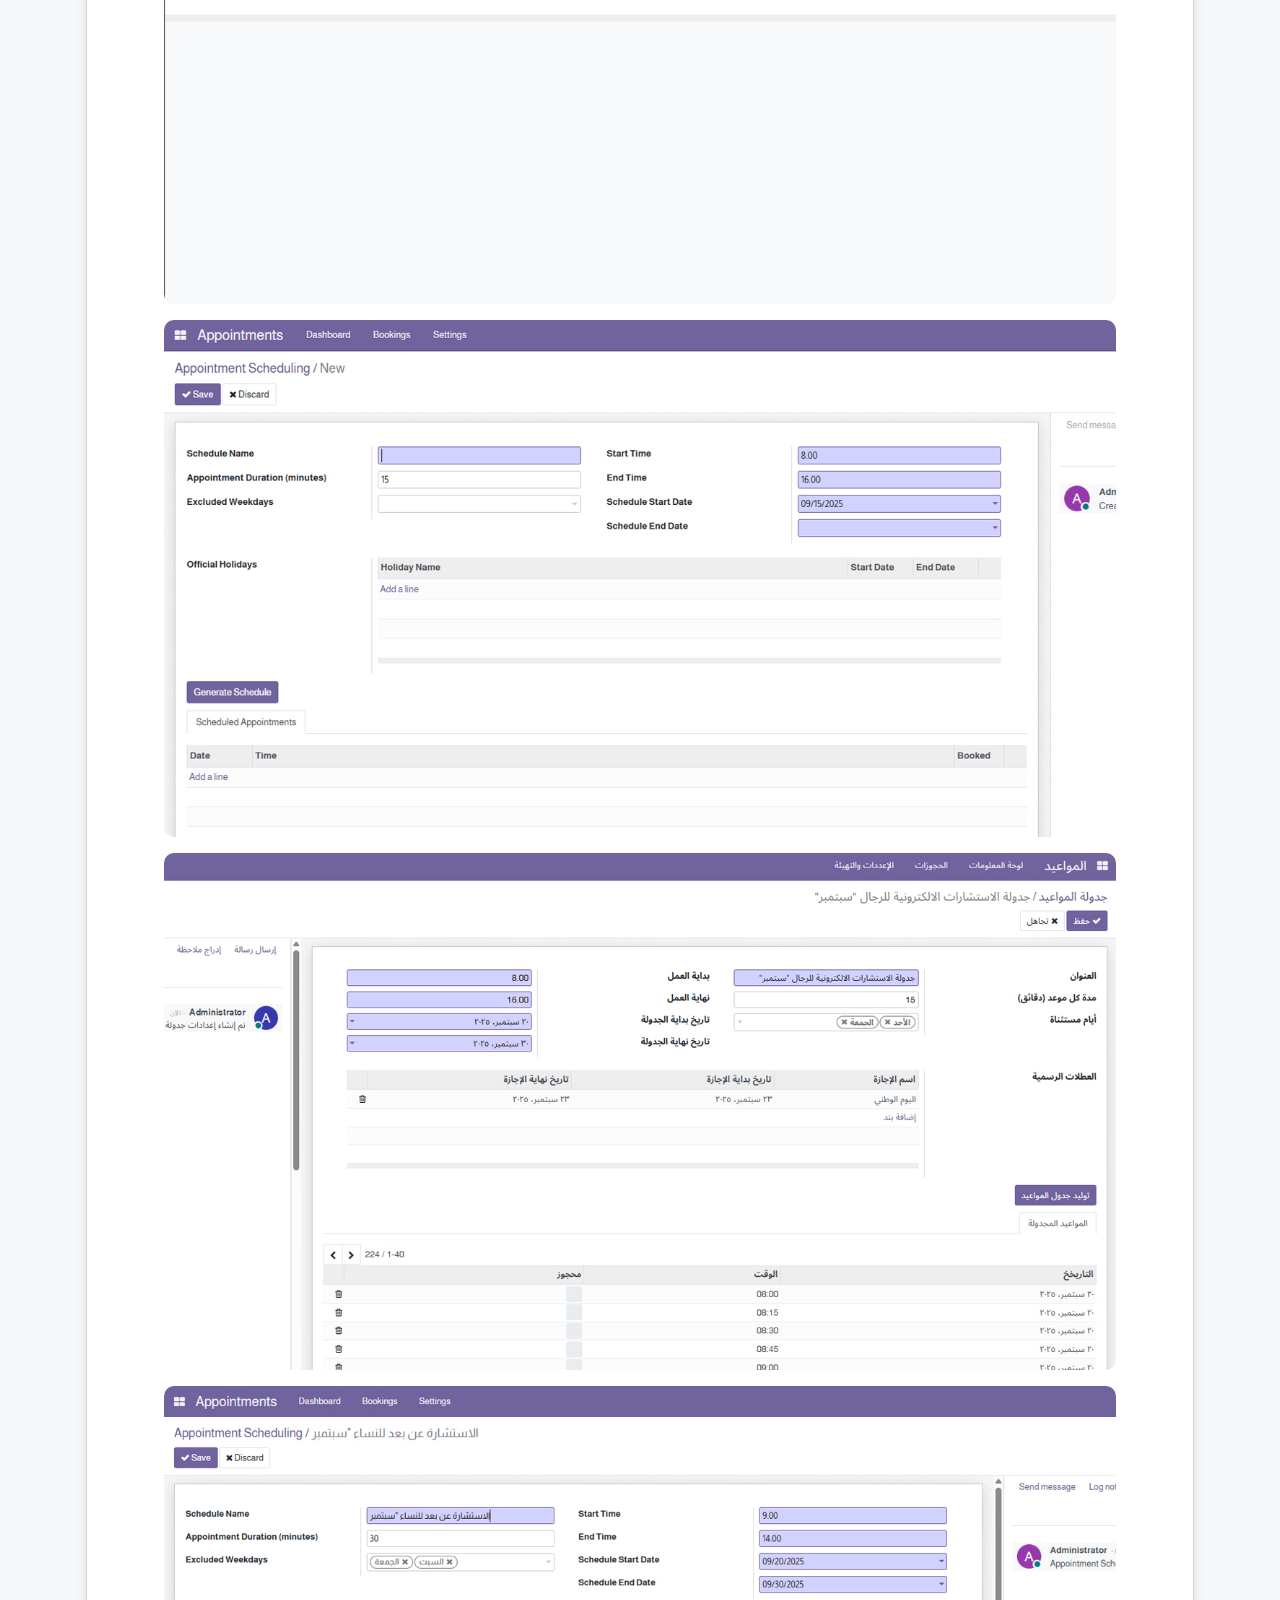
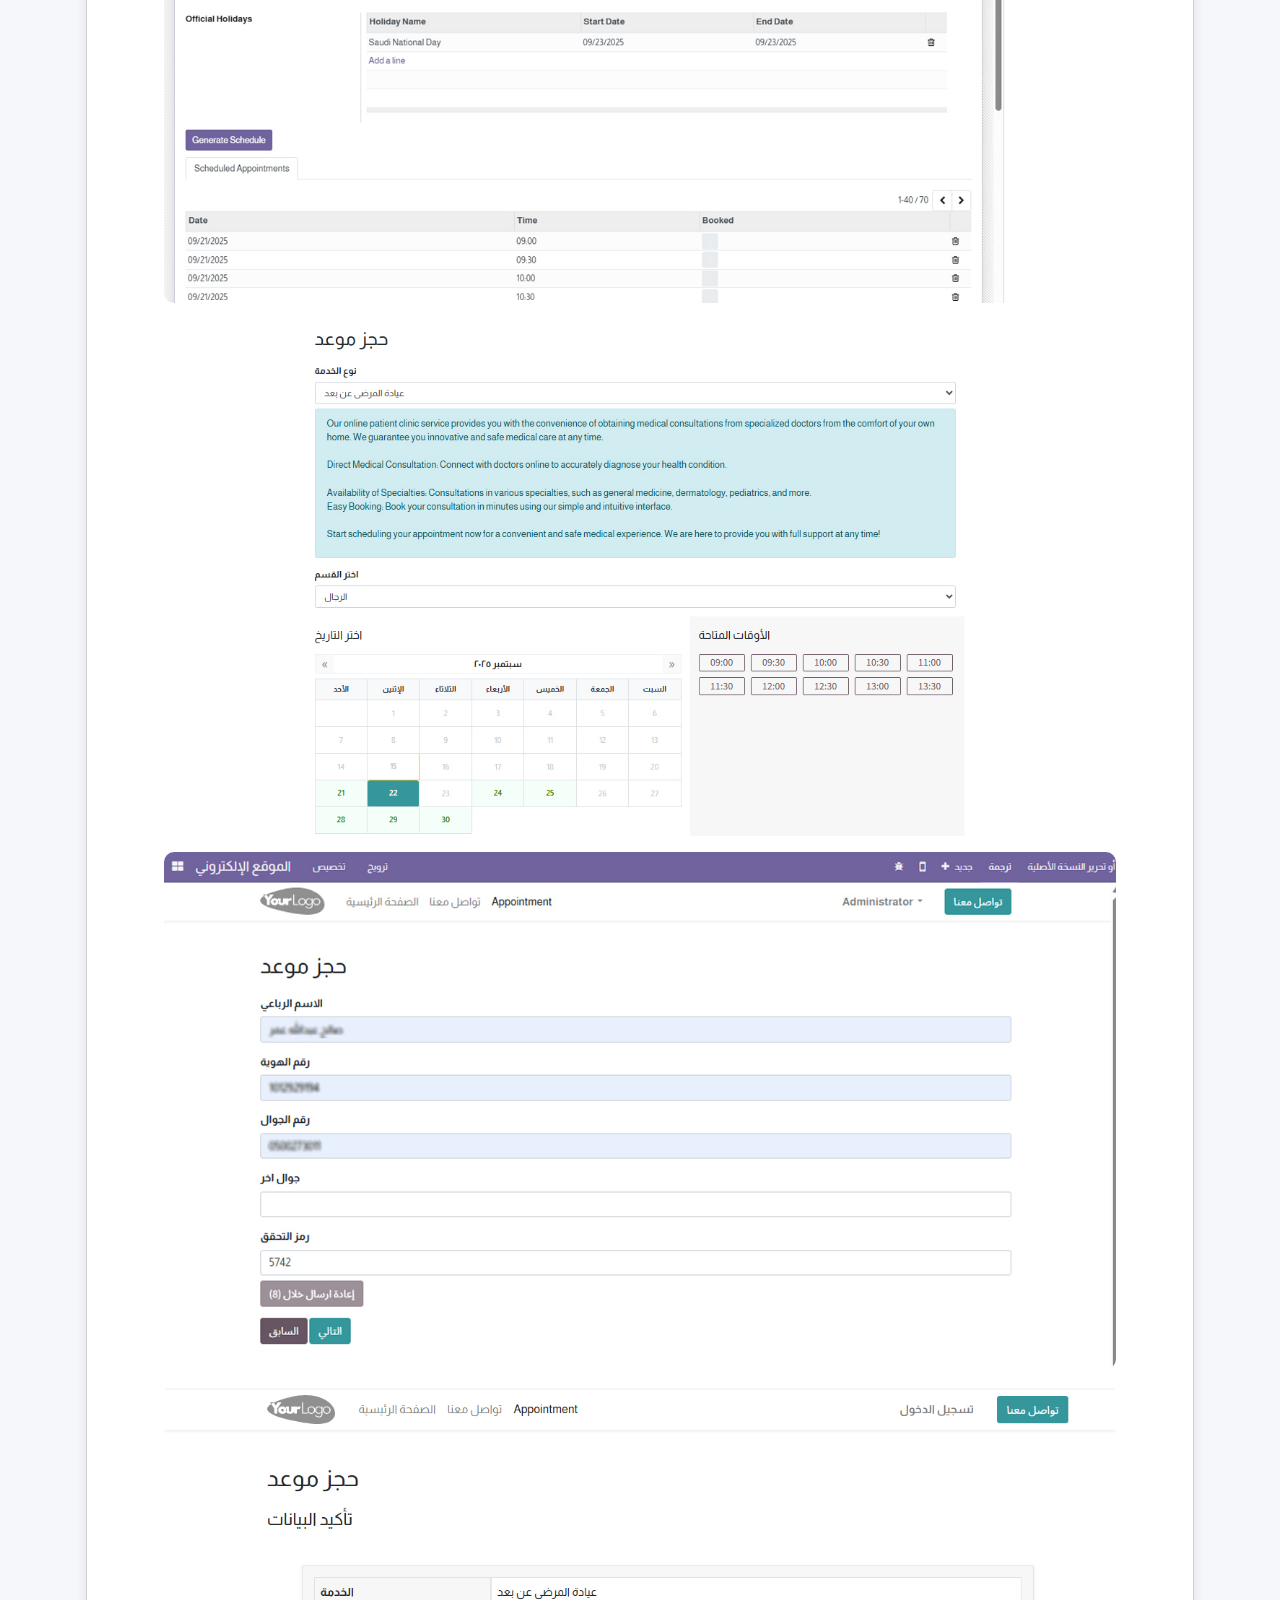
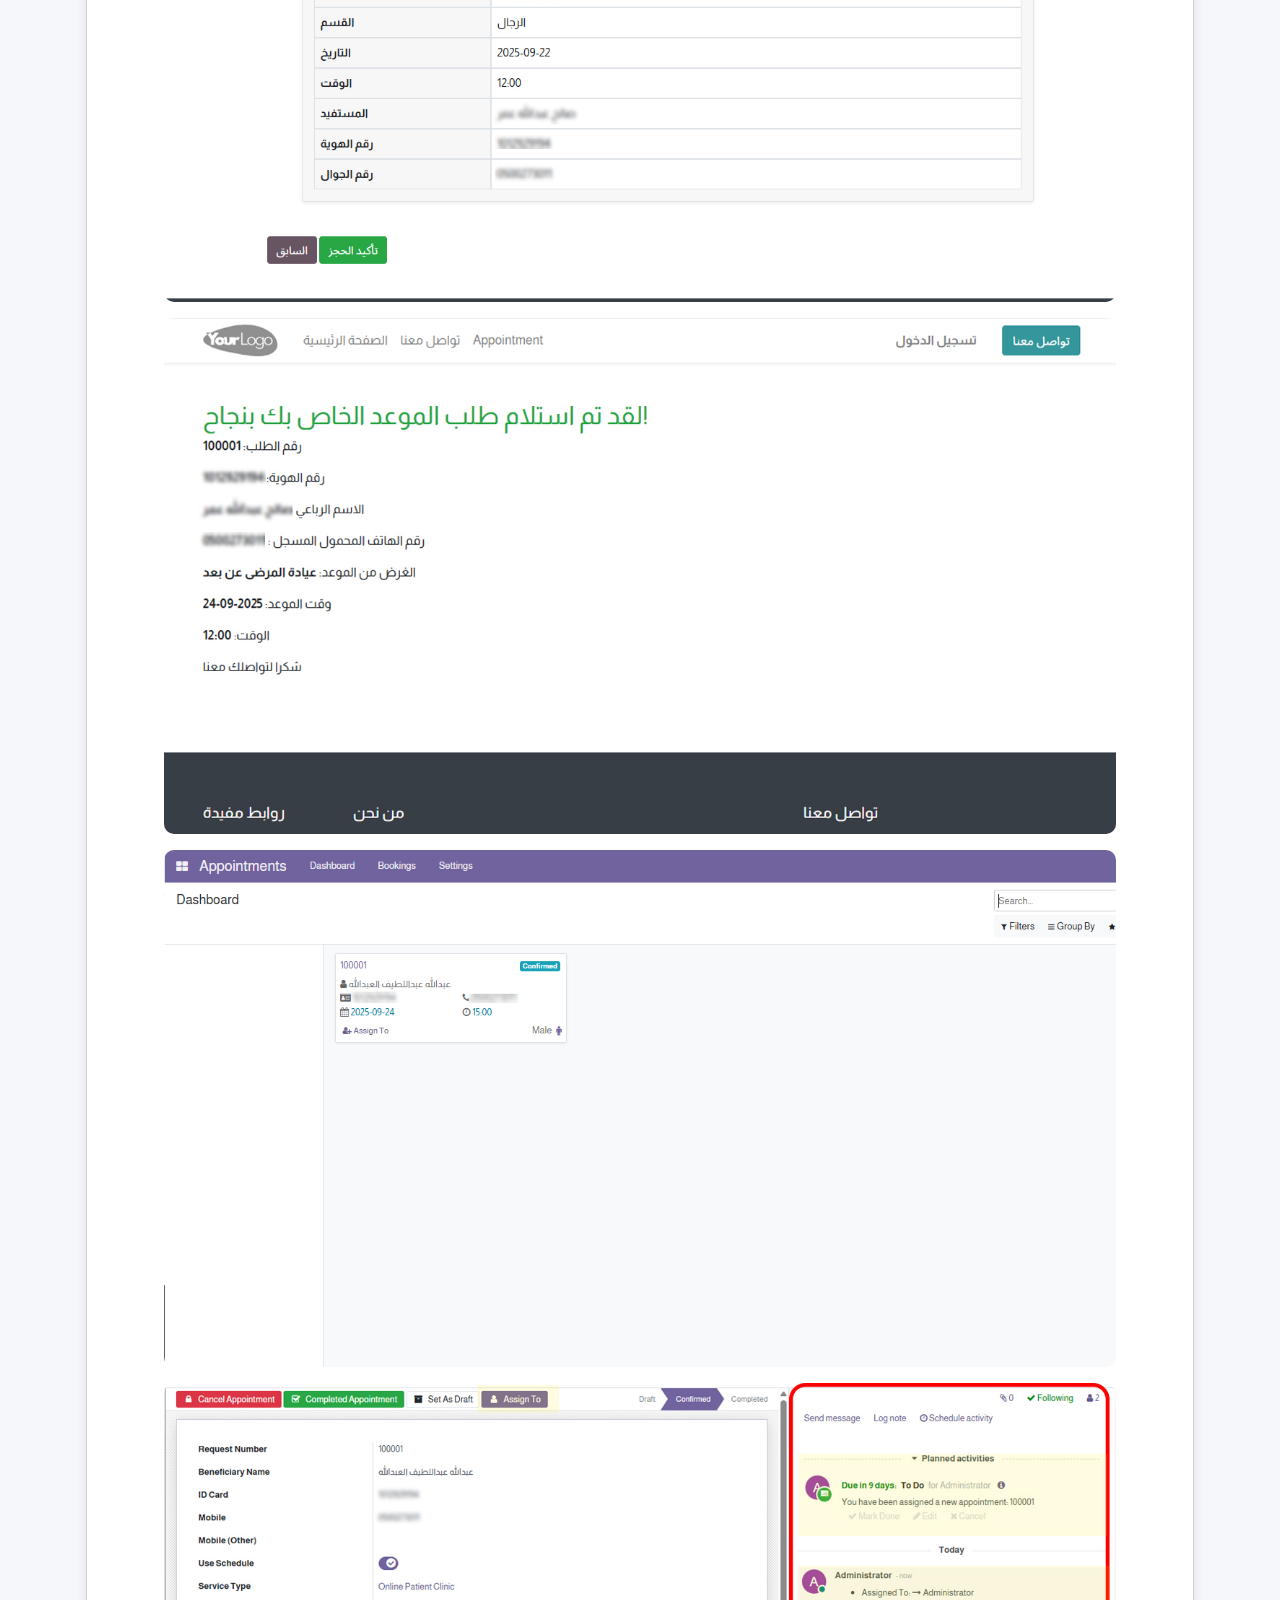
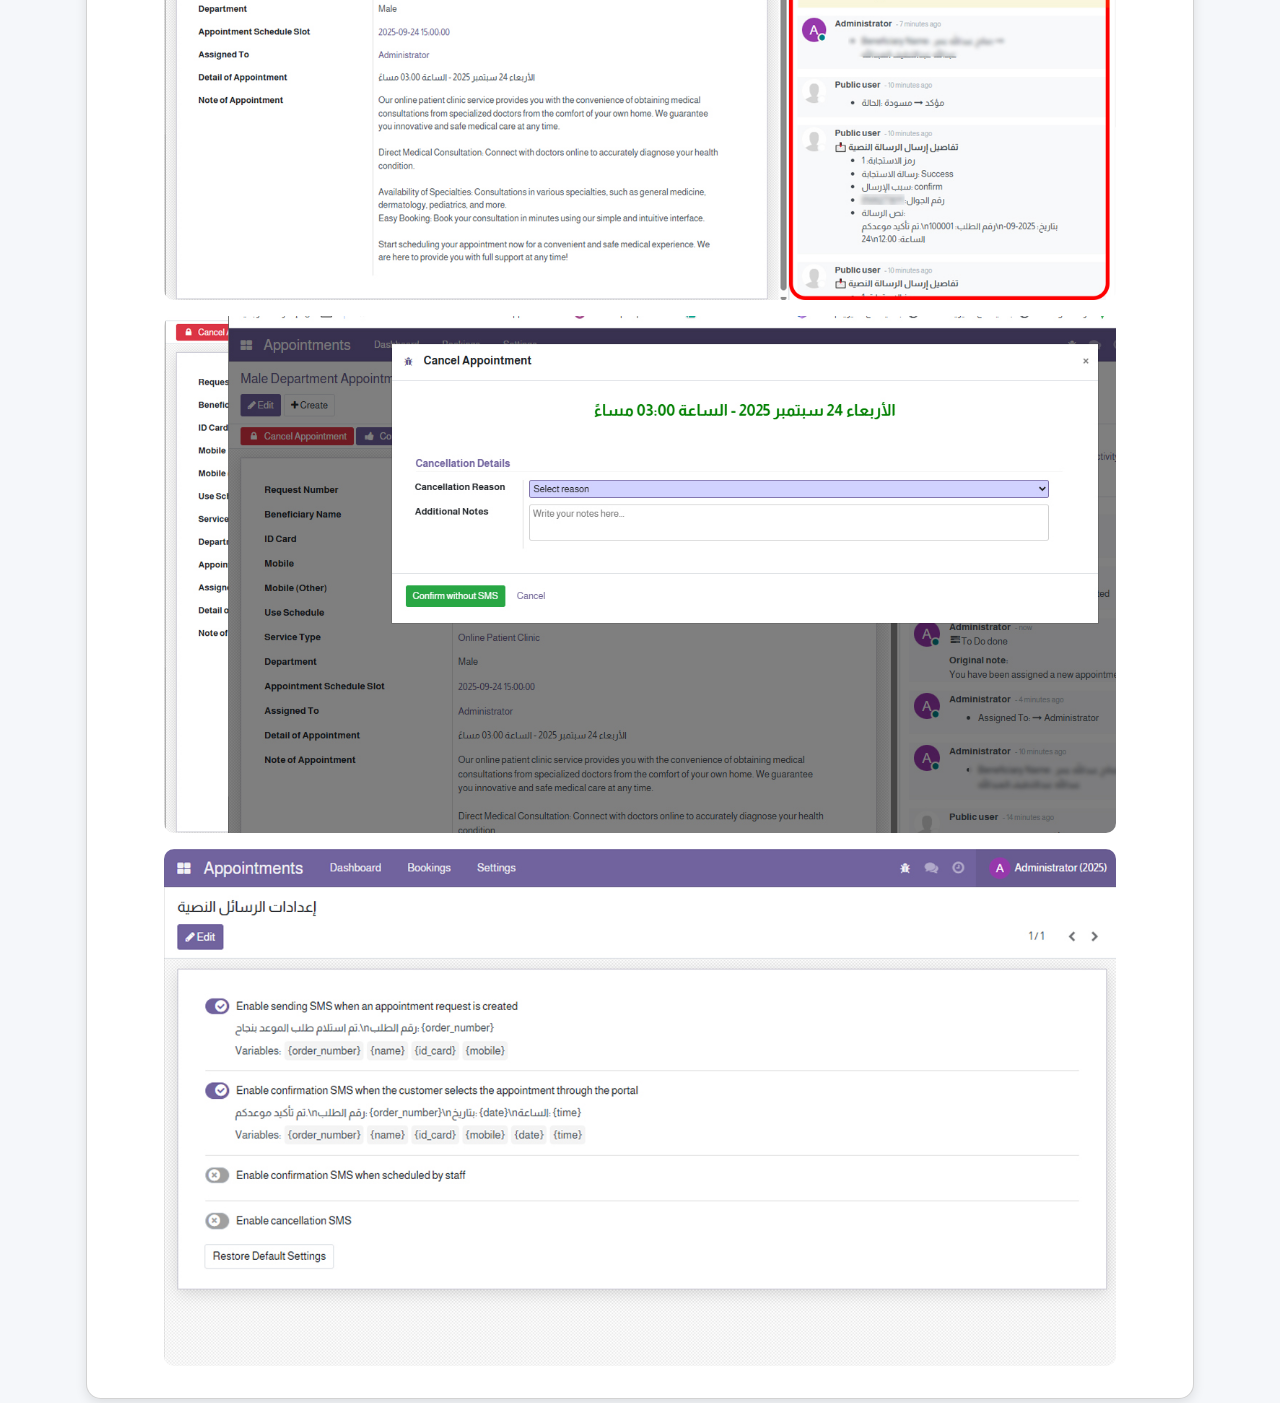
==== commit a227b152: "Update: latest changes to thoo8_appointment module" ====
--- a/thoo8_appointment/static/description/index.html
+++ b/thoo8_appointment/static/description/index.html
@@ -251,8 +251,6 @@
                                 <img src="screenshots/001.jpg" style="margin:8px auto; width:90%; border-radius:10px 10px">
                                 <img src="screenshots/002.jpg" style="margin:8px auto; width:90%; border-radius:10px 10px">
                                 <img src="screenshots/003.jpg" style="margin:8px auto; width:90%; border-radius:10px 10px">
-                                <img src="screenshots/004.jpg" style="margin:8px auto; width:90%; border-radius:10px 10px">
-                                <img src="screenshots/005.jpg" style="margin:8px auto; width:90%; border-radius:10px 10px">
                                 <img src="screenshots/006.jpg" style="margin:8px auto; width:90%; border-radius:10px 10px">
                                 <img src="screenshots/007.jpg" style="margin:8px auto; width:90%; border-radius:10px 10px">
                                 <img src="screenshots/008.jpg" style="margin:8px auto; width:90%; border-radius:10px 10px">
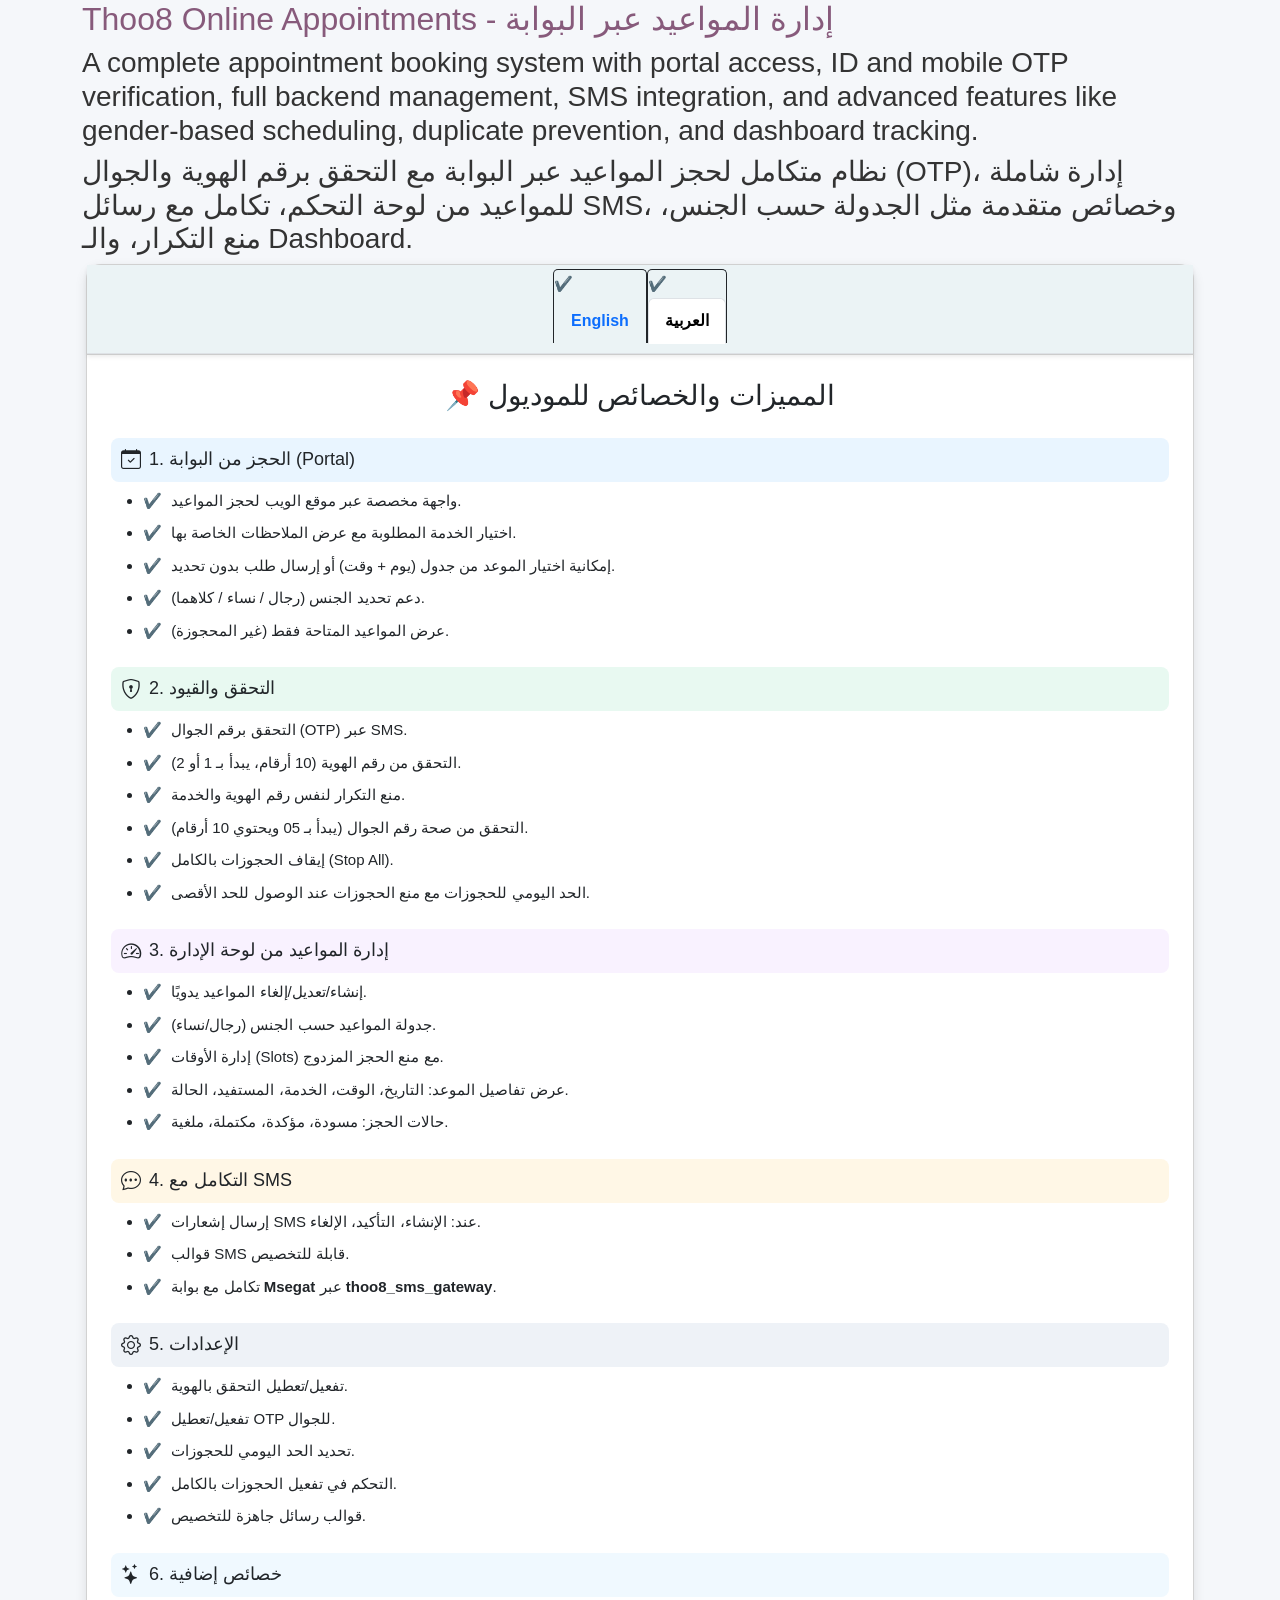
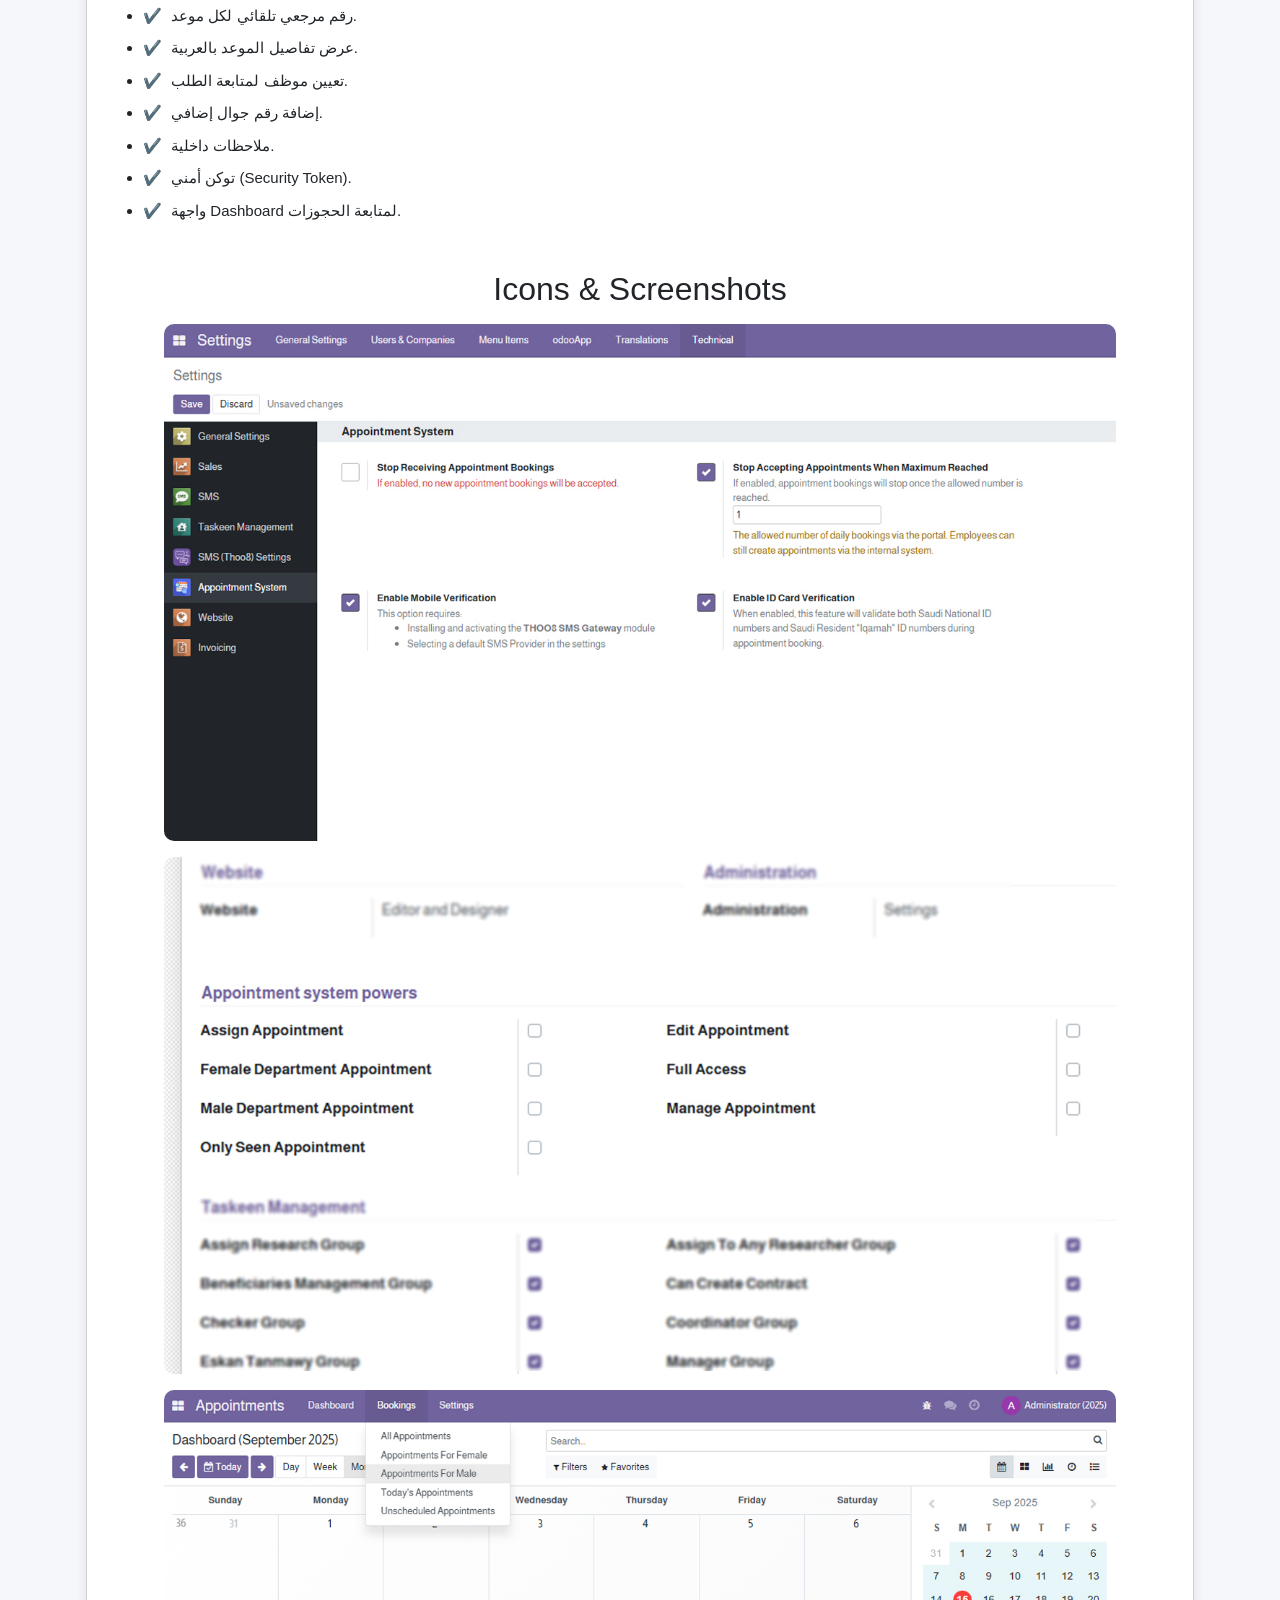
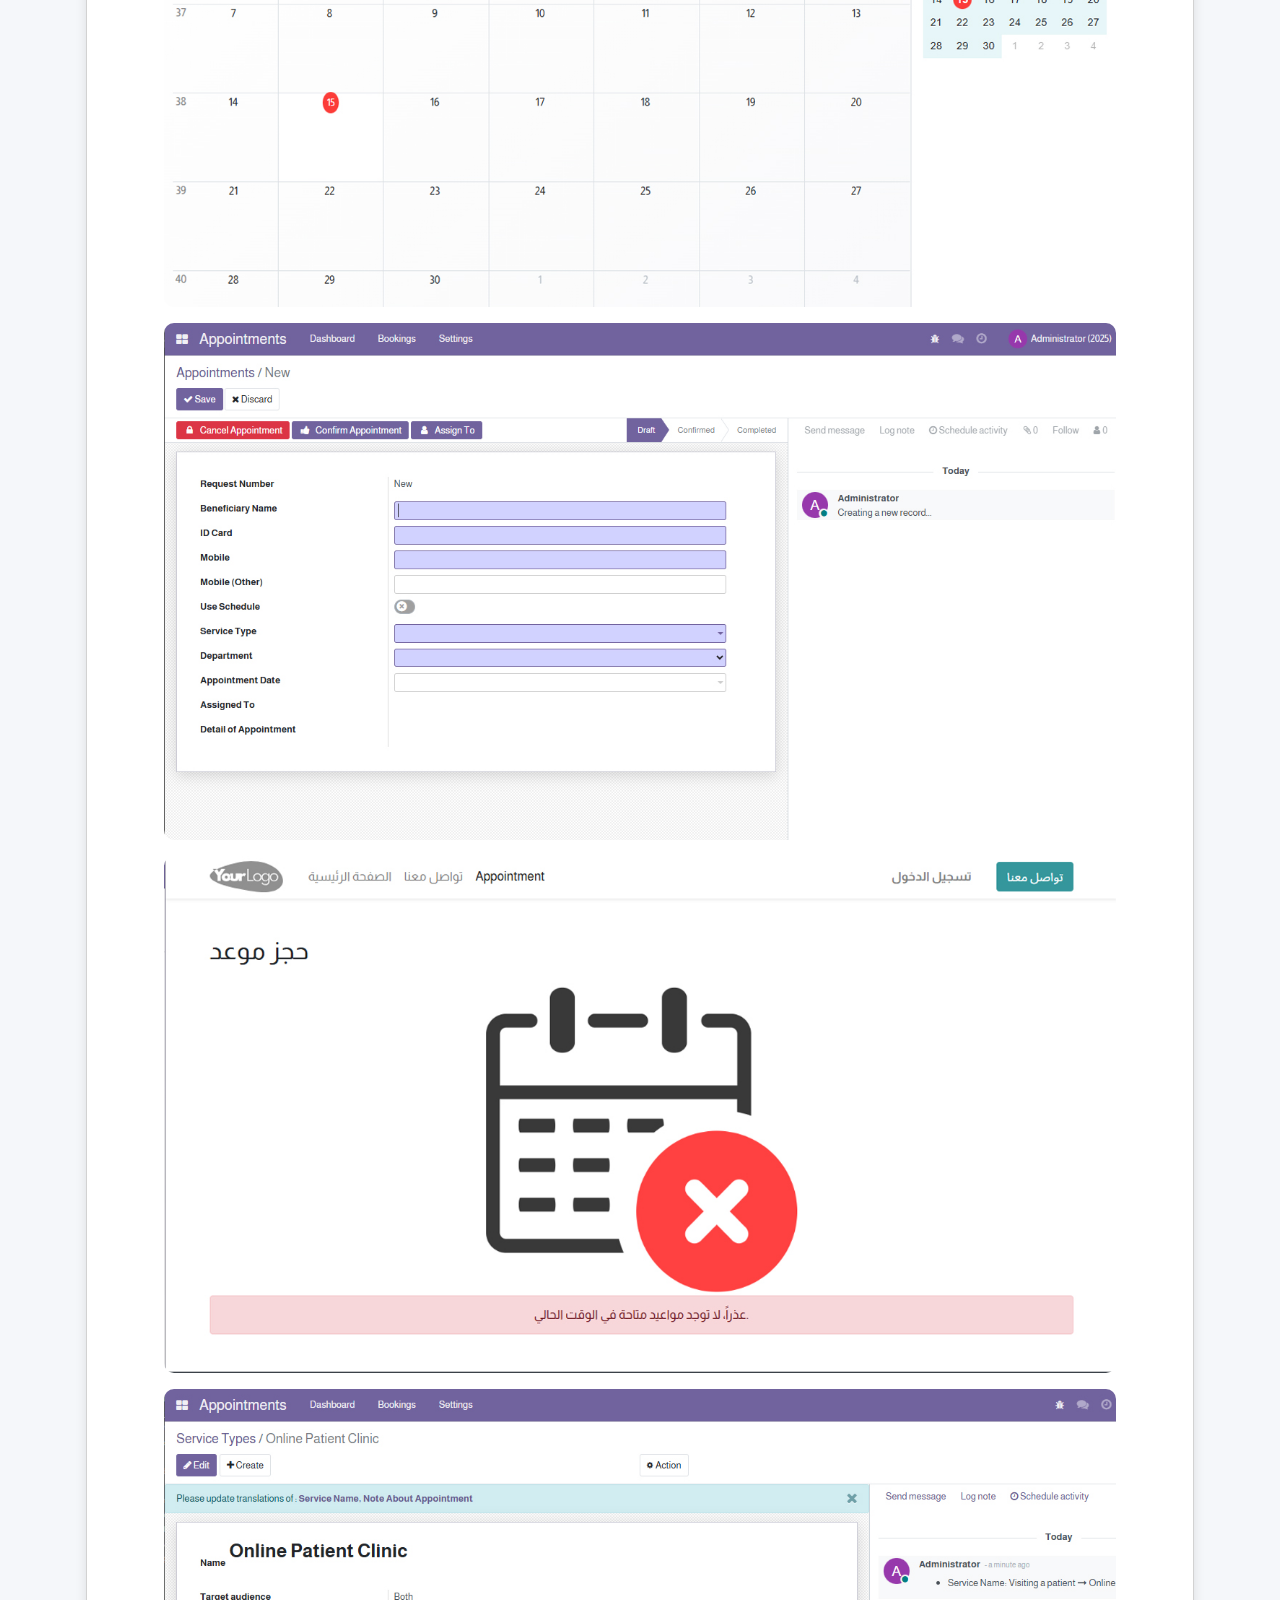
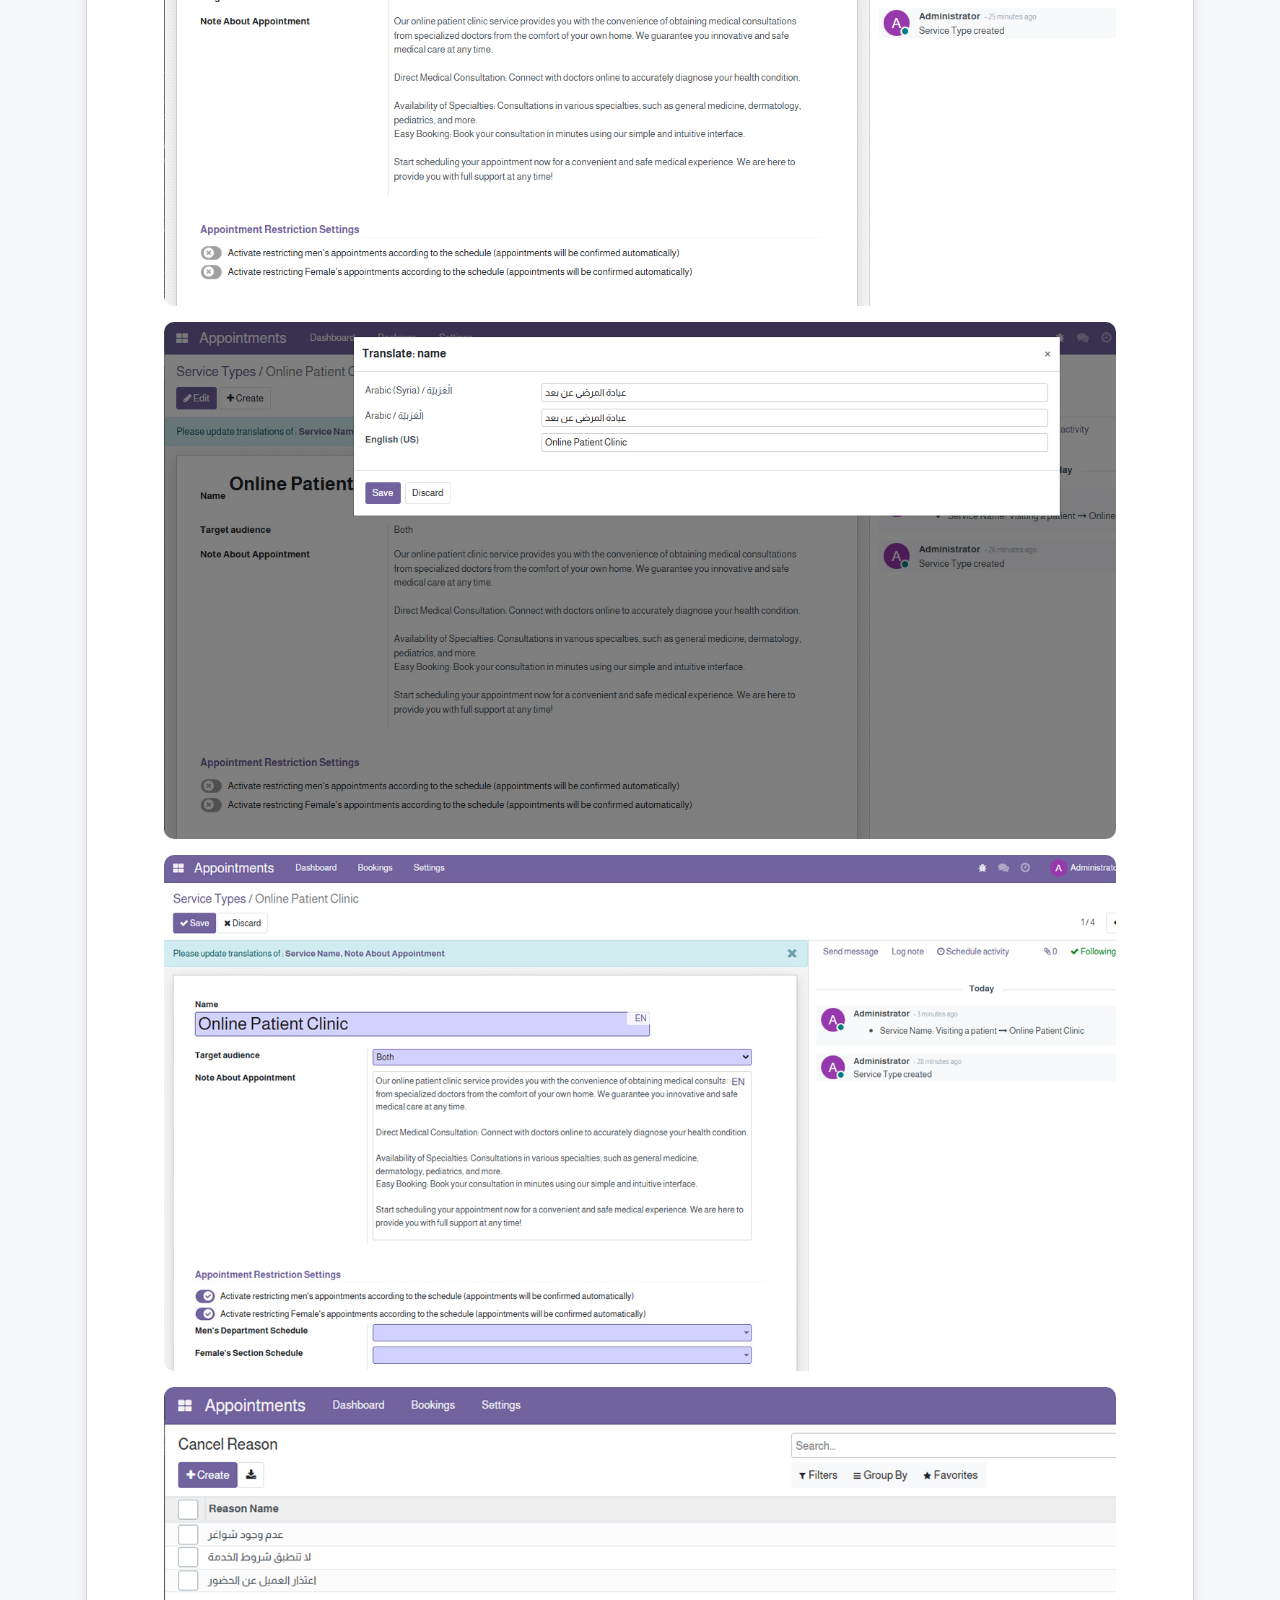
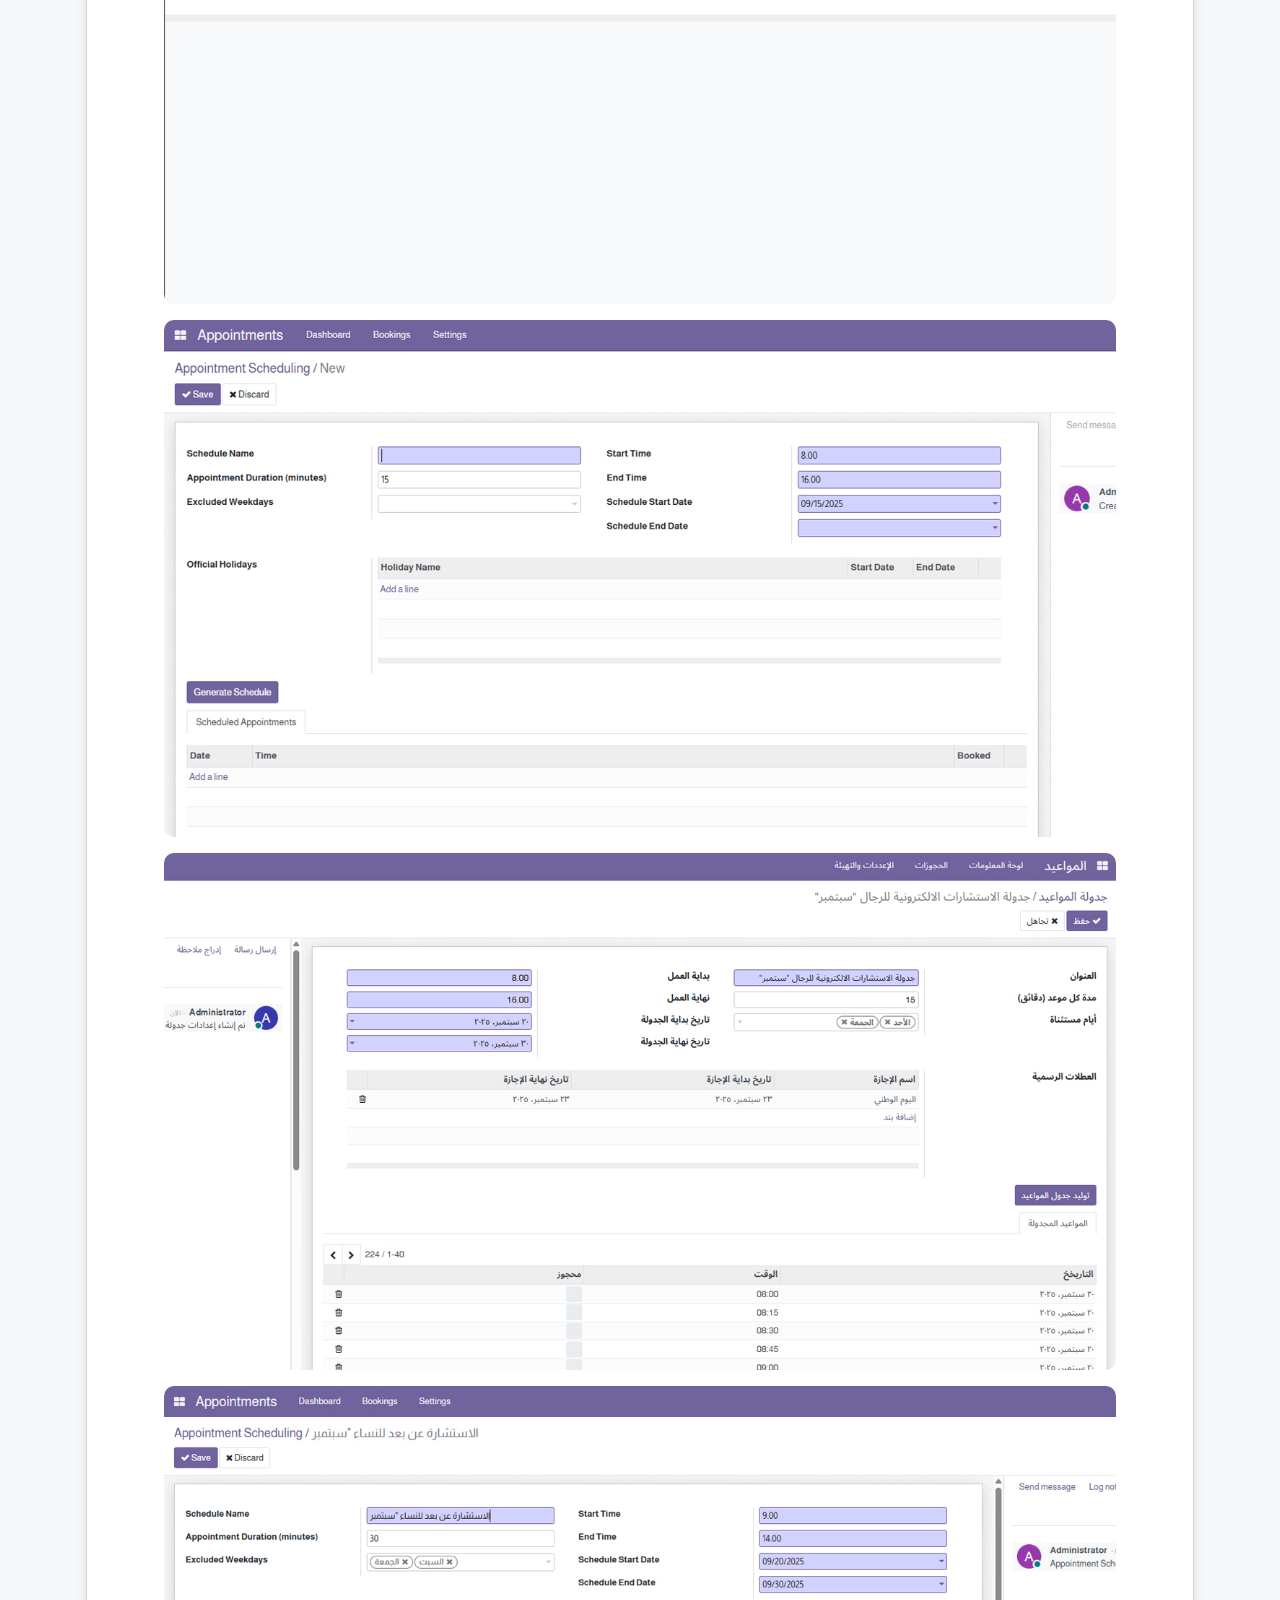
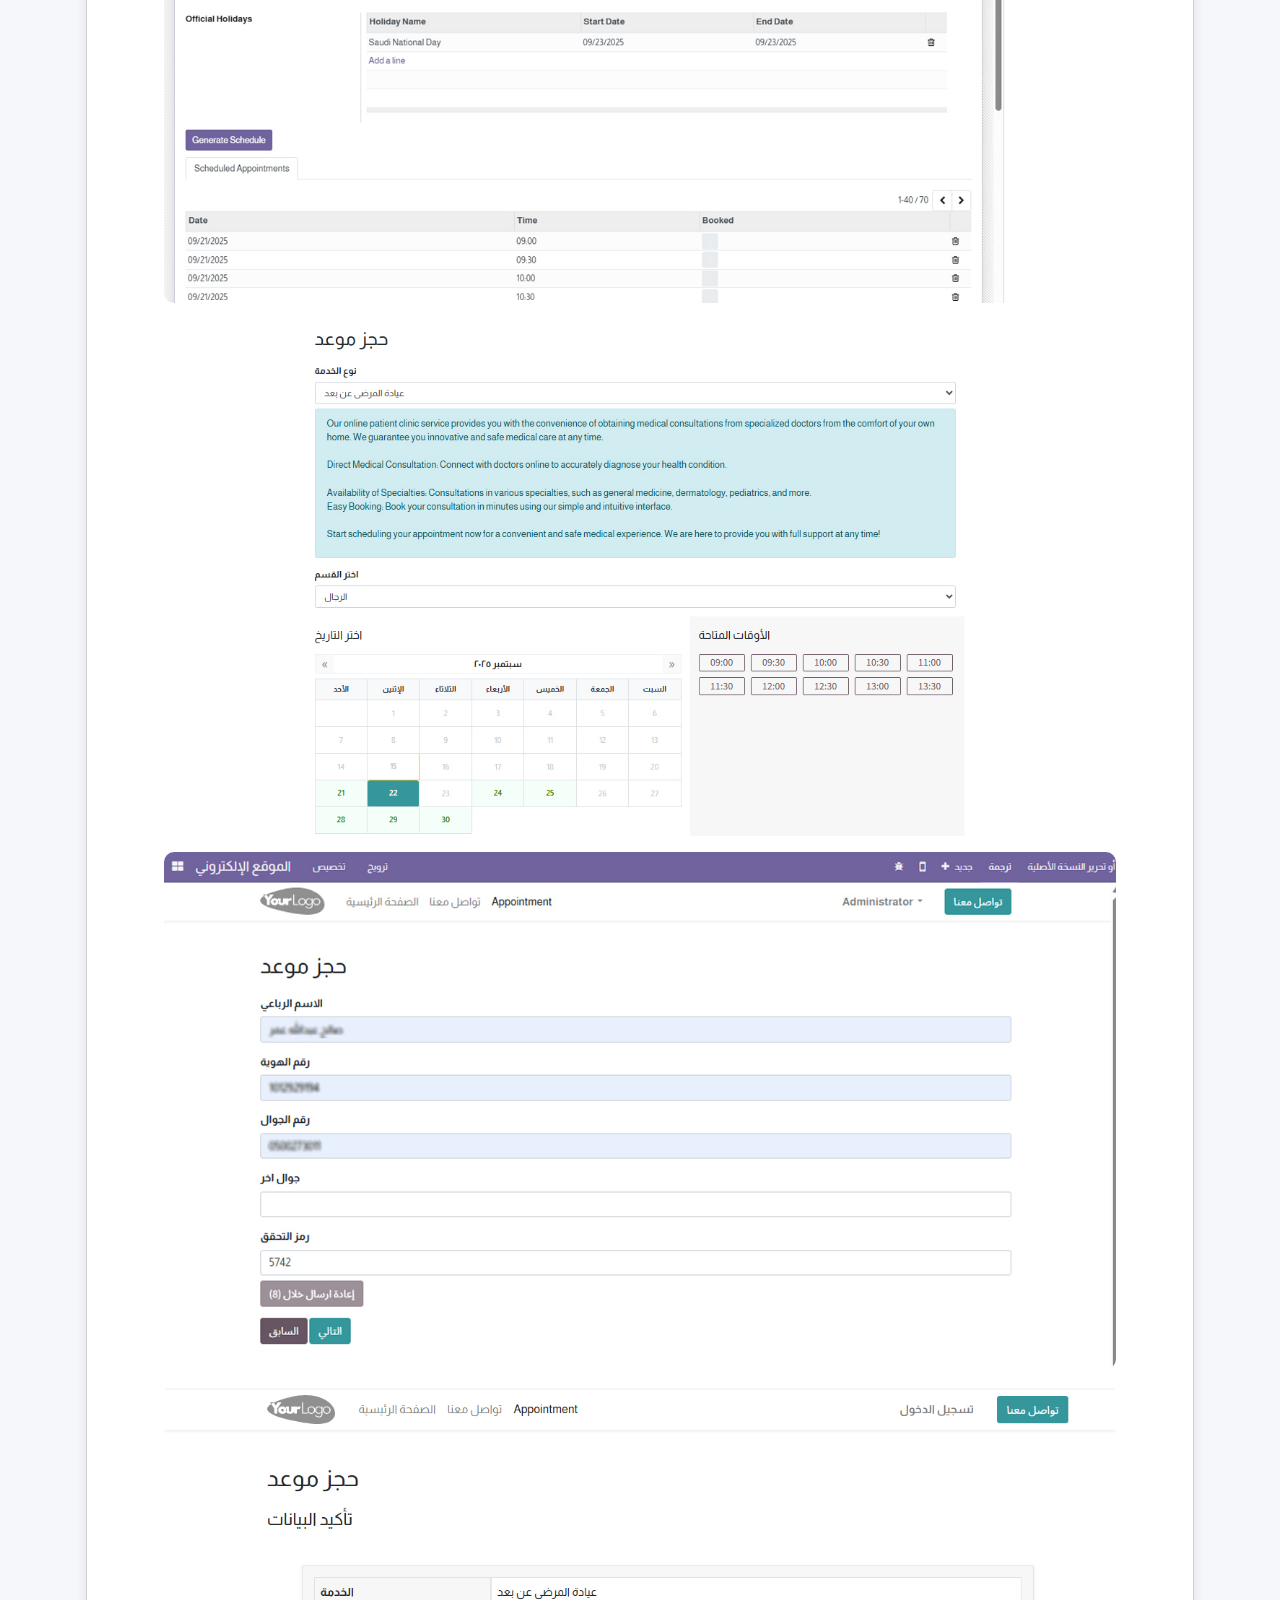
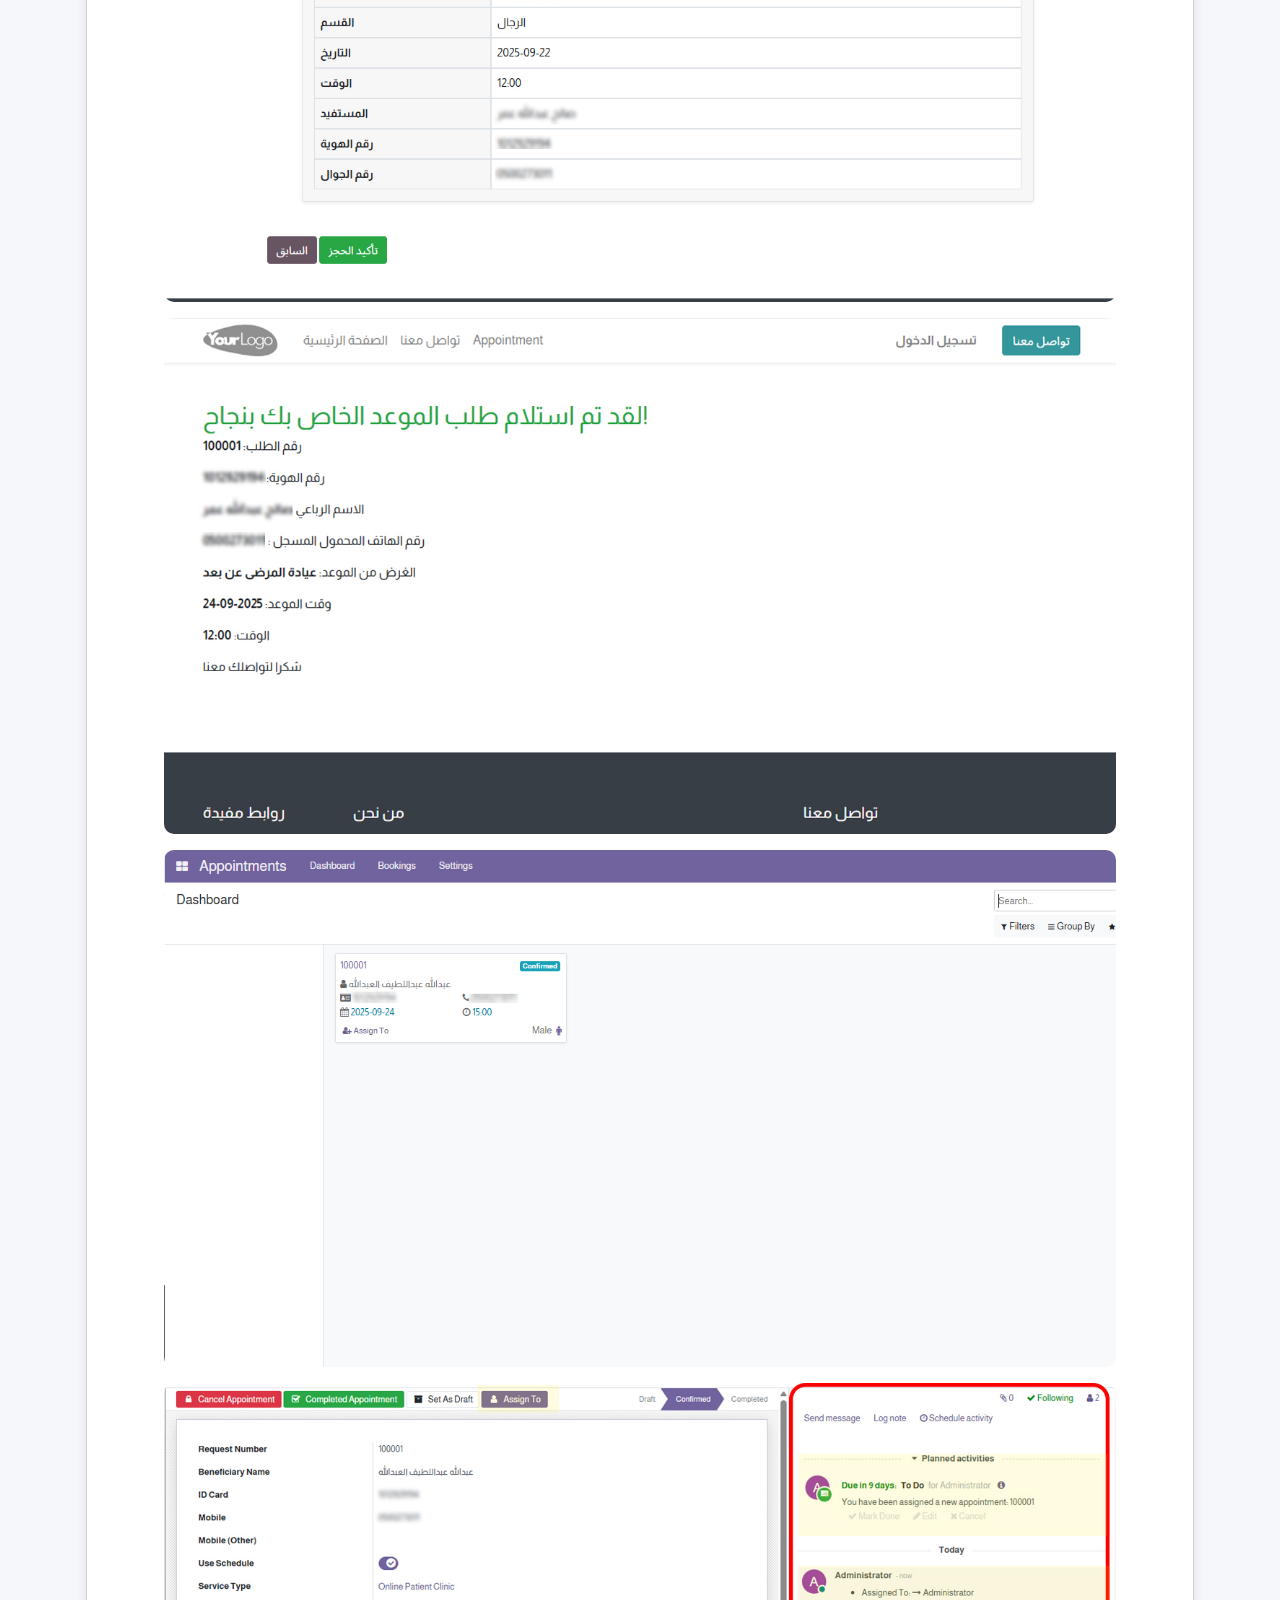
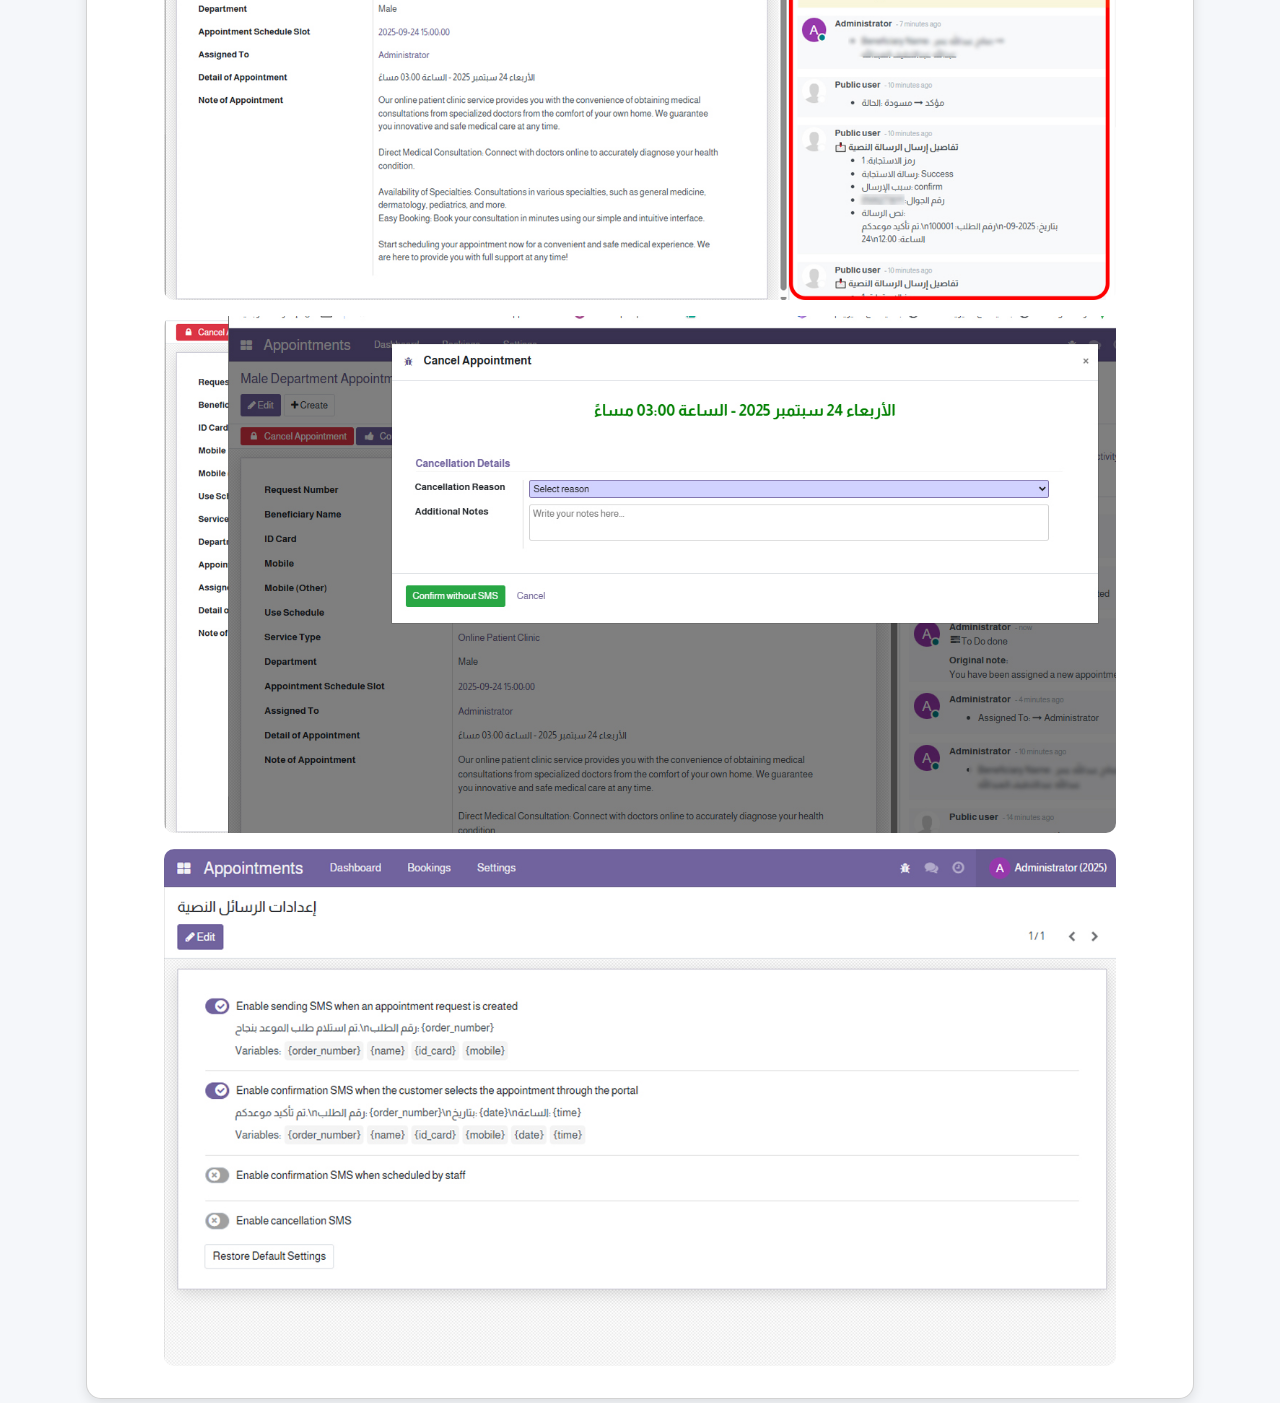
==== commit 9d3b7c82: "Update: latest changes to thoo8_appointment module" ====
--- a/thoo8_appointment/static/description/index.html
+++ b/thoo8_appointment/static/description/index.html
@@ -161,8 +161,6 @@
                                 <img src="screenshots/001.jpg" style="margin:8px auto; width:90%; border-radius:10px 10px">
                                 <img src="screenshots/002.jpg" style="margin:8px auto; width:90%; border-radius:10px 10px">
                                 <img src="screenshots/003.jpg" style="margin:8px auto; width:90%; border-radius:10px 10px">
-                                <img src="screenshots/004.jpg" style="margin:8px auto; width:90%; border-radius:10px 10px">
-                                <img src="screenshots/005.jpg" style="margin:8px auto; width:90%; border-radius:10px 10px">
                                 <img src="screenshots/006.jpg" style="margin:8px auto; width:90%; border-radius:10px 10px">
                                 <img src="screenshots/007.jpg" style="margin:8px auto; width:90%; border-radius:10px 10px">
                                 <img src="screenshots/008.jpg" style="margin:8px auto; width:90%; border-radius:10px 10px">
